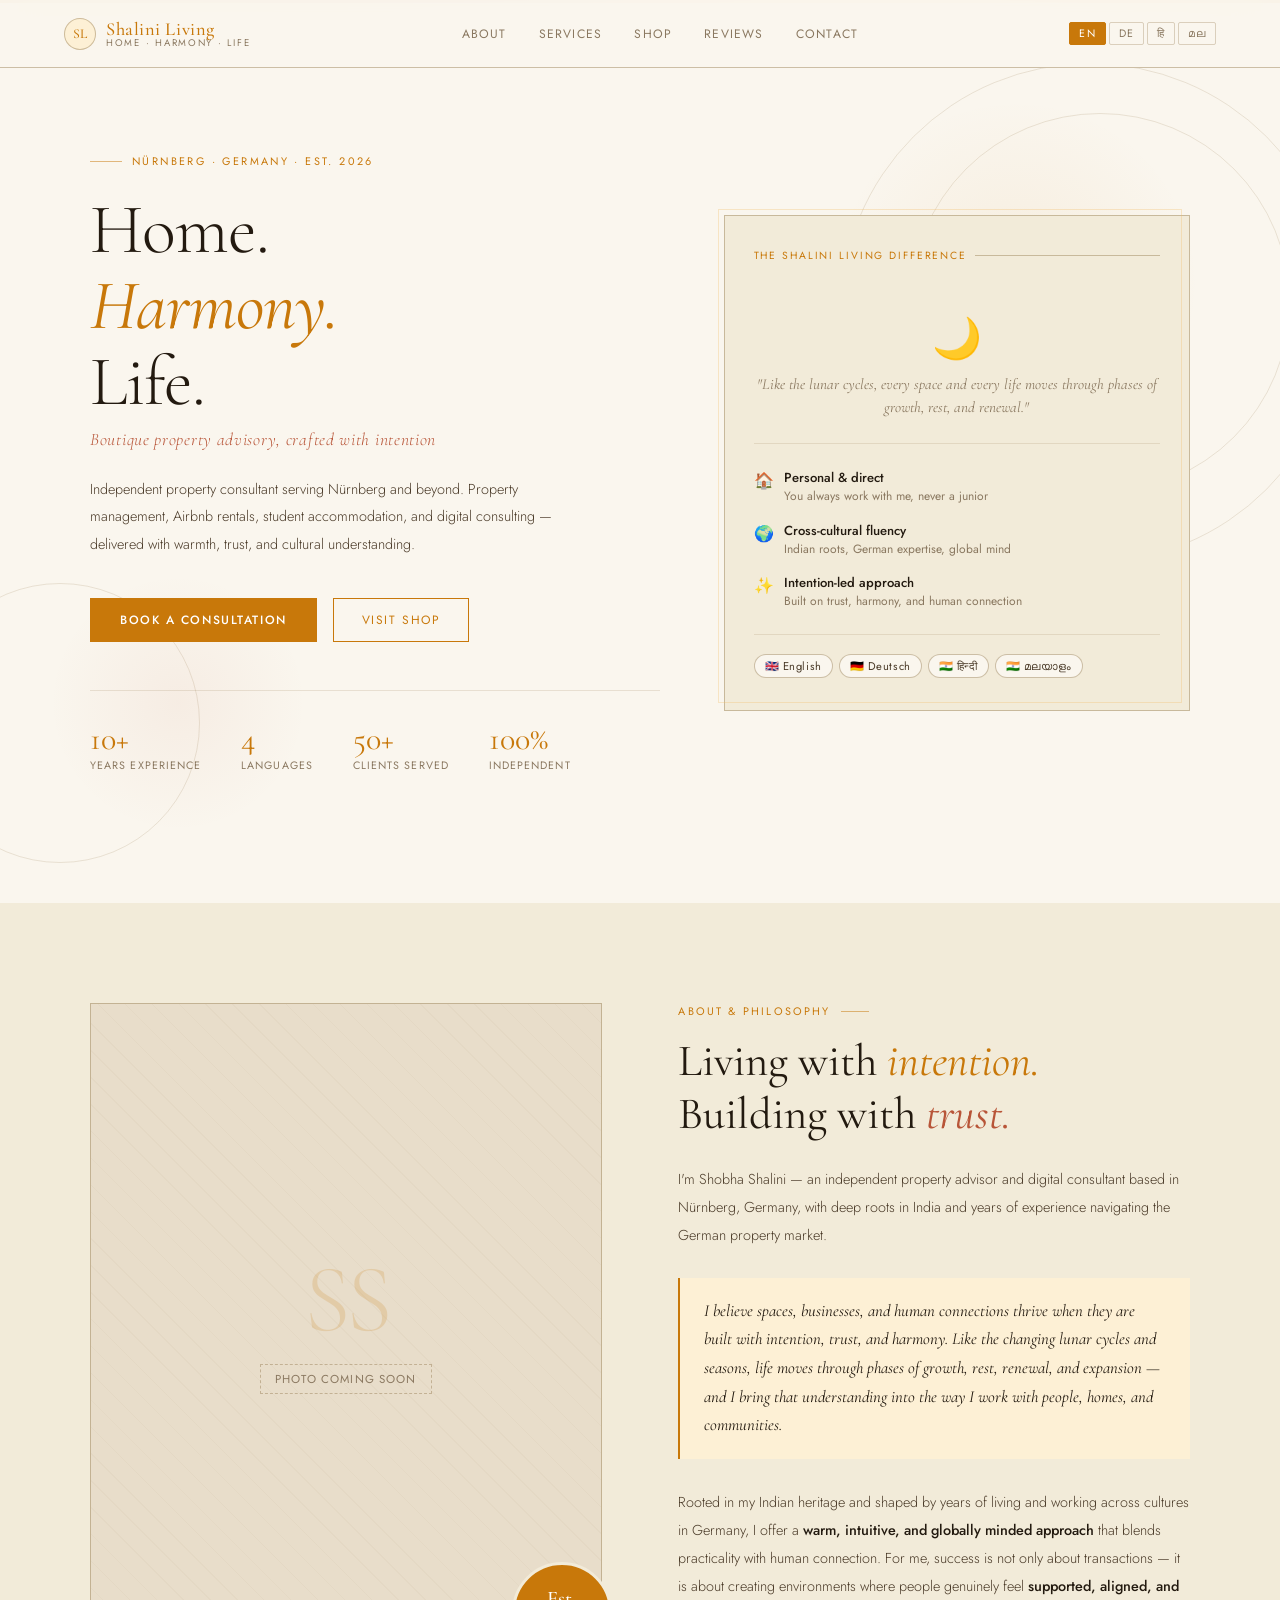
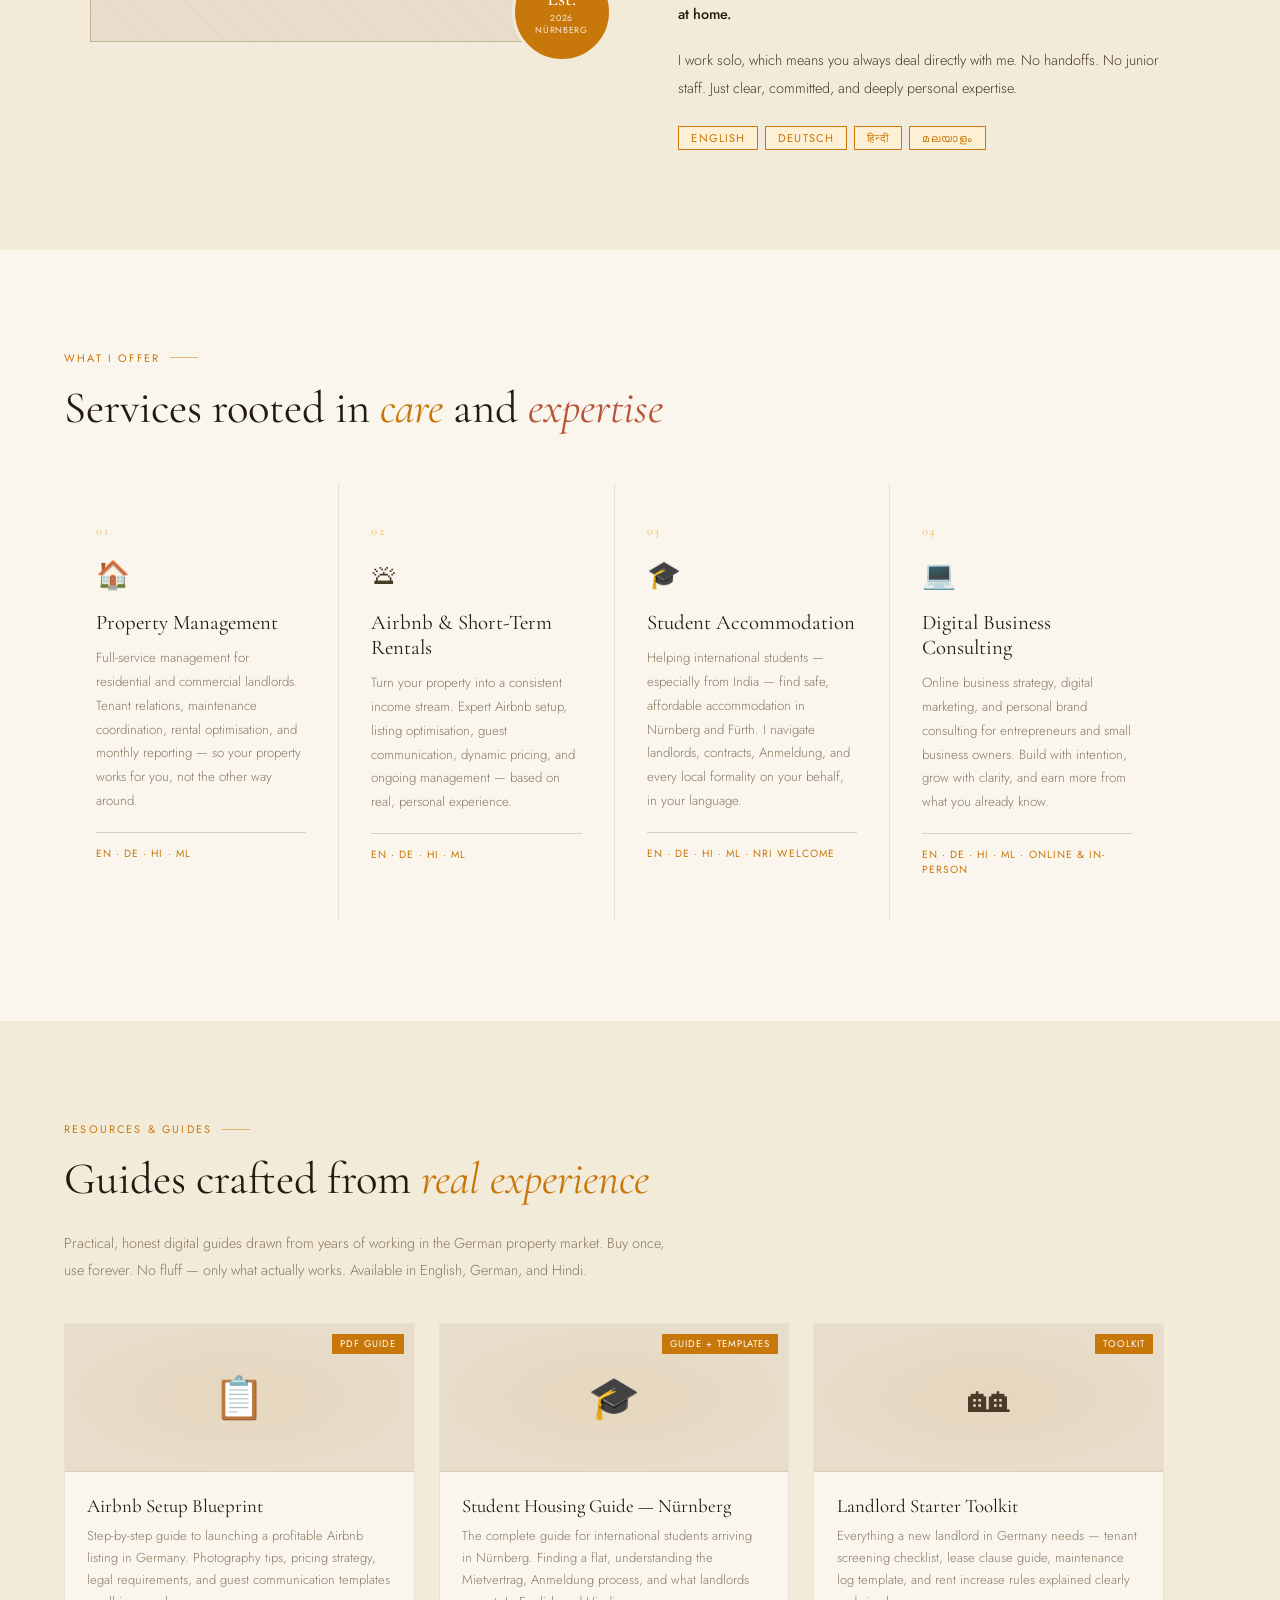
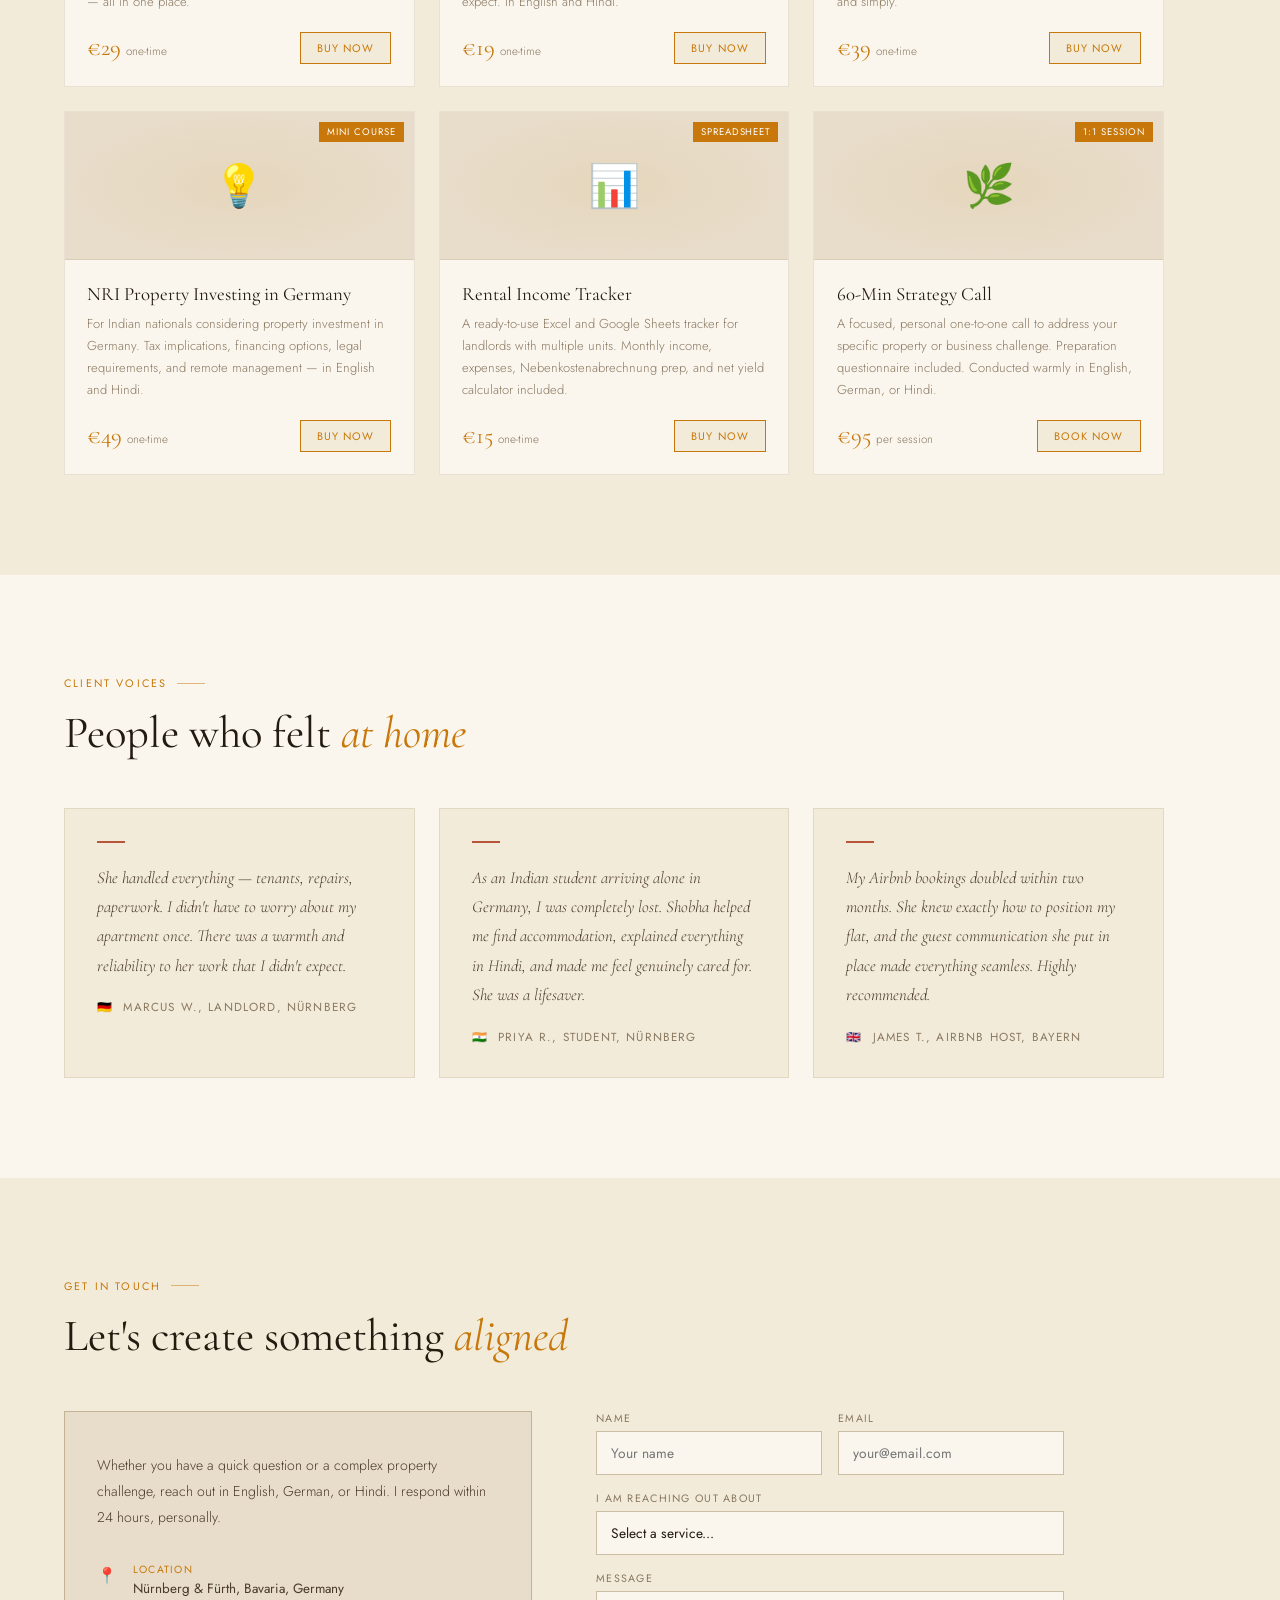
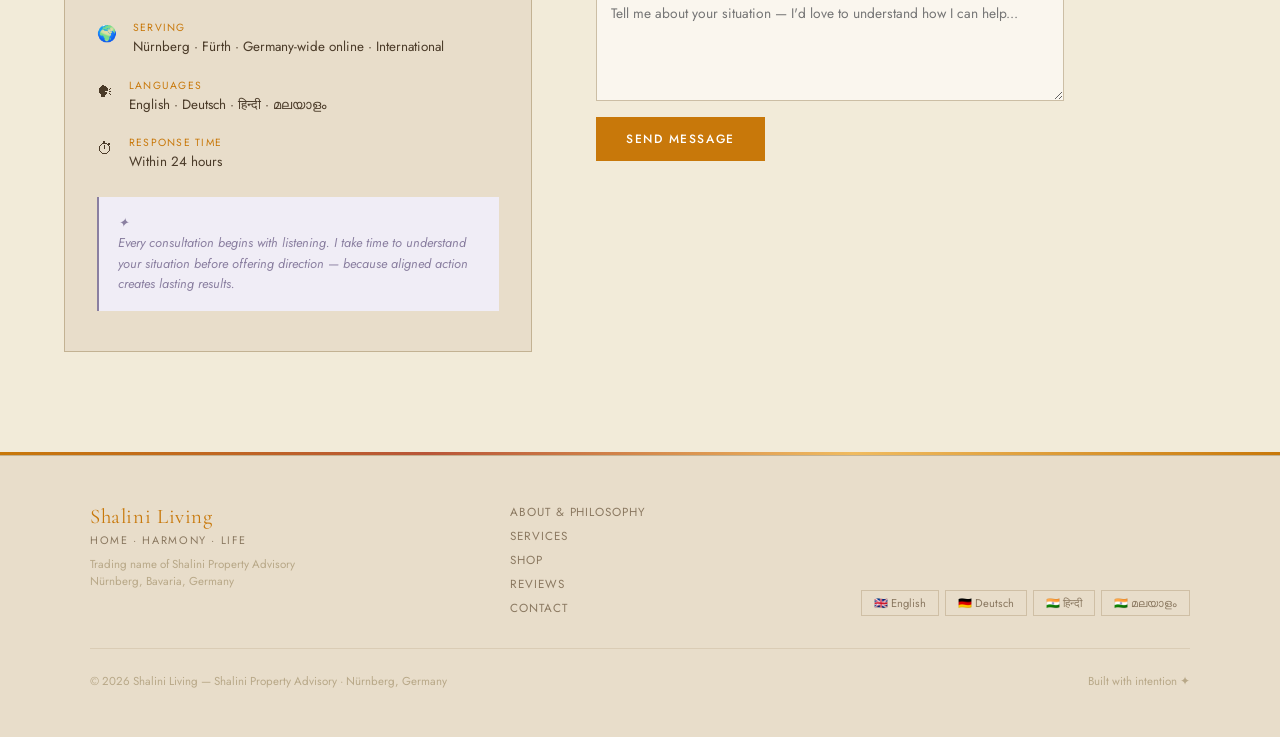
==== index.html @ 38417232 "externalizing CSS and JavaScript Refactor website structure by externalizing CSS and JavaScript" ====
<!DOCTYPE html>
<html lang="en">
<head>
<meta charset="UTF-8">
<meta name="viewport" content="width=device-width, initial-scale=1.0">
<title>Shalini Living — Home. Harmony. Life.</title>
<meta name="description" content="Shalini Living — boutique property advisory, Airbnb management, student accommodation and digital consulting in Nürnberg, Germany. Serving clients in English, Deutsch, Hindi and Malayalam.">
<meta property="og:title" content="Shalini Living — Home. Harmony. Life.">
<meta property="og:description" content="Independent property advisor in Nürnberg. Property management, Airbnb rentals, student accommodation and digital consulting — in English, German and Hindi.">
<meta property="og:type" content="website">
<meta property="og:locale" content="en_DE">
<meta name="theme-color" content="#FAF6EE">
<link rel="preconnect" href="https://fonts.googleapis.com">
<link href="https://fonts.googleapis.com/css2?family=Cormorant+Garamond:ital,wght@0,300;0,400;0,500;0,600;1,300;1,400;1,500&family=Jost:wght@300;400;500&display=swap" rel="stylesheet">
<link rel="stylesheet" href="assets/css/style.css">
</head>
<body>

<div class="footer-stripe"></div>

<!-- NAV -->
<nav>
  <a href="#hero" class="nav-brand">
    <div class="nav-brand-mark">SL</div>
    <div class="nav-brand-text">
      <p class="nav-brand-name">Shalini Living</p>
      <p class="nav-brand-tagline">Home · Harmony · Life</p>
    </div>
  </a>
  <ul class="nav-links">
    <li><a href="#about"><span data-lang="en">About</span><span data-lang="de">Über mich</span><span data-lang="hi">परिचय</span><span data-lang="ml">എന്നെക്കുറിച്ച്</span></a></li>
    <li><a href="#services"><span data-lang="en">Services</span><span data-lang="de">Leistungen</span><span data-lang="hi">सेवाएं</span><span data-lang="ml">സേവനങ്ങൾ</span></a></li>
    <li><a href="#shop"><span data-lang="en">Shop</span><span data-lang="de">Shop</span><span data-lang="hi">शॉप</span><span data-lang="ml">ഷോപ്പ്</span></a></li>
    <li><a href="#testimonials"><span data-lang="en">Reviews</span><span data-lang="de">Bewertungen</span><span data-lang="hi">समीक्षाएं</span><span data-lang="ml">അഭിപ്രായങ്ങൾ</span></a></li>
    <li><a href="#contact"><span data-lang="en">Contact</span><span data-lang="de">Kontakt</span><span data-lang="hi">संपर्क</span><span data-lang="ml">ബന്ധപ്പെടുക</span></a></li>
  </ul>
  <div class="nav-right">
    <div class="lang-switch">
      <button class="lang-btn active" onclick="setLang('en')">EN</button>
      <button class="lang-btn" onclick="setLang('de')">DE</button>
      <button class="lang-btn" onclick="setLang('hi')">हि</button>
      <button class="lang-btn" onclick="setLang('ml')">മല</button>
    </div>
    <button class="hamburger" onclick="toggleMenu()" aria-label="Menu">
      <span></span><span></span><span></span>
    </button>
  </div>
</nav>

<!-- HERO -->
<section id="hero">
  <div class="hero-circle-1"></div>
  <div class="hero-circle-2"></div>
  <div class="hero-circle-3"></div>
  <div class="hero-glow-saffron"></div>
  <div class="hero-glow-coral"></div>
  <div class="hero-inner">
    <div class="hero-left">
      <p class="hero-eyebrow">
        <span class="hero-eyebrow-line"></span>
        <span data-lang="en">Nürnberg · Germany · Est. 2026</span>
        <span data-lang="de">Nürnberg · Deutschland · Seit 2026</span>
        <span data-lang="hi">नूर्नबर्ग · जर्मनी · 2026 से</span>
        <span data-lang="ml">നൂർൻബർഗ് · ജർമ്മനി · 2026 മുതൽ</span>
      </p>
      <h1 class="hero-title">
        <span data-lang="en">Home.<br><em>Harmony.</em><br>Life.</span>
        <span data-lang="de">Zuhause.<br><em>Harmonie.</em><br>Leben.</span>
        <span data-lang="hi">घर।<br><em>सद्भाव।</em><br>जीवन।</span>
        <span data-lang="ml">വീട്.<br><em>സമാധാനം.</em><br>ജീവിതം.</span>
      </h1>
      <p class="hero-tagline">
        <span data-lang="en">Boutique property advisory, crafted with intention</span>
        <span data-lang="de">Exklusive Immobilienberatung, mit Bedacht gestaltet</span>
        <span data-lang="hi">इरादे के साथ तैयार, बुटीक संपत्ति सलाहकार</span>
        <span data-lang="ml">ഉദ്ദേശ്യത്തോടെ രൂപകൽപ്പന ചെയ്ത ബൂട്ടീക്ക് പ്രോപ്പർട്ടി അഡ്വൈസറി</span>
      </p>
      <p class="hero-desc">
        <span data-lang="en">Independent property consultant serving Nürnberg and beyond. Property management, Airbnb rentals, student accommodation, and digital consulting — delivered with warmth, trust, and cultural understanding.</span>
        <span data-lang="de">Unabhängige Immobilienberaterin in Nürnberg. Immobilienverwaltung, Airbnb-Vermietung, Studentenunterkunft und digitale Beratung — mit Wärme, Vertrauen und kulturellem Verständnis.</span>
        <span data-lang="hi">नूर्नबर्ग और उससे परे स्वतंत्र संपत्ति सलाहकार। संपत्ति प्रबंधन, Airbnb, छात्र आवास और डिजिटल परामर्श — गर्मजोशी और विश्वास के साथ।</span>
        <span data-lang="ml">നൂർൻബർഗിലും അതിനപ്പുറവും സേവനം നൽകുന്ന സ്വതന്ത്ര പ്രോപ്പർട്ടി കൺസൾട്ടന്റ്. പ്രോപ്പർട്ടി മാനേജ്മെന്റ്, Airbnb വാടക, വിദ്യാർത്ഥി താമസസ്ഥലം, ഡിജിറ്റൽ കൺസൾട്ടിംഗ് — ഊഷ്മളതയോടും വിശ്വാസത്തോടും സാംസ്കാരിക ധാരണയോടും കൂടി.</span>
      </p>
      <div class="hero-ctas">
        <a href="#contact" class="btn-primary">
          <span data-lang="en">Book a Consultation</span>
          <span data-lang="de">Beratung buchen</span>
          <span data-lang="hi">परामर्श बुक करें</span>
          <span data-lang="ml">കൺസൾട്ടേഷൻ ബുക്ക് ചെയ്യുക</span>
        </a>
        <a href="#shop" class="btn-outline">
          <span data-lang="en">Visit Shop</span>
          <span data-lang="de">Shop besuchen</span>
          <span data-lang="hi">शॉप देखें</span>
          <span data-lang="ml">ഷോപ്പ് സന്ദർശിക്കുക</span>
        </a>
      </div>
      <div class="hero-stats">
        <div class="hs"><p class="hs-num">10+</p><p class="hs-label"><span data-lang="en">Years Experience</span><span data-lang="de">Jahre Erfahrung</span><span data-lang="hi">वर्षों का अनुभव</span><span data-lang="ml">വർഷത്തെ അനുഭവം</span></p></div>
        <div class="hs"><p class="hs-num">4</p><p class="hs-label"><span data-lang="en">Languages</span><span data-lang="de">Sprachen</span><span data-lang="hi">भाषाएं</span><span data-lang="ml">ഭാഷകൾ</span></p></div>
        <div class="hs"><p class="hs-num">50+</p><p class="hs-label"><span data-lang="en">Clients Served</span><span data-lang="de">Betreute Kunden</span><span data-lang="hi">सेवित ग्राहक</span><span data-lang="ml">സേവിച്ച ക്ലയന്റുകൾ</span></p></div>
        <div class="hs"><p class="hs-num">100%</p><p class="hs-label"><span data-lang="en">Independent</span><span data-lang="de">Unabhängig</span><span data-lang="hi">स्वतंत्र</span><span data-lang="ml">സ്വതന്ത്രം</span></p></div>
      </div>
    </div>
    <div class="hero-right">
      <div class="hero-panel">
        <p class="hp-label">
          <span data-lang="en">The Shalini Living difference</span>
          <span data-lang="de">Der Shalini Living Unterschied</span>
          <span data-lang="hi">शालिनी लिविंग की विशेषता</span>
          <span data-lang="ml">ഷാലിനി ലിവിംഗിന്റെ പ്രത്യേകത</span>
        </p>
        <div class="hp-moon">
          <span class="hp-moon-icon">🌙</span>
          <p class="hp-moon-text">
            <span data-lang="en">"Like the lunar cycles, every space and every life moves through phases of growth, rest, and renewal."</span>
            <span data-lang="de">"Wie die Mondzyklen durchläuft jeder Raum und jedes Leben Phasen des Wachstums, der Ruhe und der Erneuerung."</span>
            <span data-lang="hi">"चंद्र चक्रों की तरह, हर स्थान और हर जीवन विकास, विश्राम और नवीनीकरण के चरणों से गुजरता है।"</span>
            <span data-lang="ml">"ചന്ദ്രചക്രങ്ങളെപ്പോലെ, ഓരോ സ്ഥലവും ഓരോ ജീവിതവും വളർച്ചയുടെയും വിശ്രമത്തിന്റെയും നവീകരണത്തിന്റെയും ഘട്ടങ്ങളിലൂടെ കടന്നുപോകുന്നു."</span>
          </p>
        </div>
        <div class="hp-list">
          <div class="hp-item">
            <span class="hp-item-icon">🏠</span>
            <div class="hp-item-text">
              <p class="hp-item-title"><span data-lang="en">Personal & direct</span><span data-lang="de">Persönlich & direkt</span><span data-lang="hi">व्यक्तिगत और सीधा</span><span data-lang="ml">വ്യക്തിപരവും നേരിട്ടുള്ളതും</span></p>
              <p class="hp-item-sub"><span data-lang="en">You always work with me, never a junior</span><span data-lang="de">Sie arbeiten immer mit mir, nie mit einem Assistenten</span><span data-lang="hi">आप हमेशा सीधे मुझसे काम करते हैं</span><span data-lang="ml">നിങ്ങൾ എല്ലായ്പ്പോഴും നേരിട്ട് എന്നോട് ബന്ധപ്പെടുന്നു</span></p>
            </div>
          </div>
          <div class="hp-item">
            <span class="hp-item-icon">🌍</span>
            <div class="hp-item-text">
              <p class="hp-item-title"><span data-lang="en">Cross-cultural fluency</span><span data-lang="de">Interkulturelle Kompetenz</span><span data-lang="hi">अंतर-सांस्कृतिक दक्षता</span><span data-lang="ml">ഇടനാട് സാംസ്കാരിക വൈദഗ്ദ്ധ്യം</span></p>
              <p class="hp-item-sub"><span data-lang="en">Indian roots, German expertise, global mind</span><span data-lang="de">Indische Wurzeln, deutsche Expertise, globale Sicht</span><span data-lang="hi">भारतीय जड़ें, जर्मन विशेषज्ञता</span><span data-lang="ml">ഇന്ത്യൻ വേരുകൾ, ജർമ്മൻ വൈദഗ്ദ്ധ്യം, ആഗോള മനസ്സ്</span></p>
            </div>
          </div>
          <div class="hp-item">
            <span class="hp-item-icon">✨</span>
            <div class="hp-item-text">
              <p class="hp-item-title"><span data-lang="en">Intention-led approach</span><span data-lang="de">Bewusster Ansatz</span><span data-lang="hi">इरादे के साथ कार्य</span><span data-lang="ml">ഉദ്ദേശ്യത്തോടെയുള്ള സമീപനം</span></p>
              <p class="hp-item-sub"><span data-lang="en">Built on trust, harmony, and human connection</span><span data-lang="de">Aufgebaut auf Vertrauen, Harmonie und menschlicher Verbindung</span><span data-lang="hi">विश्वास, सद्भाव और मानवीय संबंध पर आधारित</span><span data-lang="ml">വിശ്വാസം, സൗഹാർദ്ദം, മനുഷ്യ ബന്ധം എന്നിവയിൽ അധിഷ്ഠിതം</span></p>
            </div>
          </div>
        </div>
        <div class="hp-langs">
          <span class="hp-lang">🇬🇧 English</span>
          <span class="hp-lang">🇩🇪 Deutsch</span>
          <span class="hp-lang">🇮🇳 हिन्दी</span>
          <span class="hp-lang">🇮🇳 മലയാളം</span>
        </div>
      </div>
    </div>
  </div>
</section>

<!-- ABOUT / PHILOSOPHY -->
<section id="about">
  <div class="about-grid">
    <div class="about-visual">
      <div class="about-frame">
        <div class="about-pattern"></div>
        <div class="about-photo-placeholder">
          <span class="about-initials">SS</span>
          <p class="about-photo-note">
            <span data-lang="en">Photo coming soon</span>
            <span data-lang="de">Foto folgt</span>
            <span data-lang="hi">फ़ोटो शीघ्र आ रही है</span>
            <span data-lang="ml">ഫോട്ടോ ഉടൻ വരും</span>
          </p>
        </div>
      </div>
      <div class="about-badge">
        <p class="about-badge-top">Est.</p>
        <p class="about-badge-bot">2026<br>Nürnberg</p>
      </div>
    </div>
    <div class="about-text">
      <p class="section-eyebrow">
        <span data-lang="en">About & Philosophy</span>
        <span data-lang="de">Über mich & Philosophie</span>
        <span data-lang="hi">परिचय और दर्शन</span>
        <span data-lang="ml">എന്നെക്കുറിച്ചും തത്ത്വചിന്തയും</span>
      </p>
      <h2 class="section-title">
        <span data-lang="en">Living with <em>intention.</em><br>Building with <span class="coral">trust.</span></span>
        <span data-lang="de">Mit <em>Absicht</em> leben.<br>Mit <span class="coral">Vertrauen</span> aufbauen.</span>
        <span data-lang="hi"><em>इरादे</em> के साथ जीना।<br><span class="coral">विश्वास</span> के साथ बनाना।</span>
        <span data-lang="ml"><em>ഉദ്ദേശ്യത്തോടെ</em> ജീവിക്കുക.<br><span class="coral">വിശ്വാസത്തോടെ</span> കെട്ടിപ്പടുക്കുക.</span>
      </h2>
      <div class="about-body">
        <div data-lang="en">
          <p>I'm Shobha Shalini — an independent property advisor and digital consultant based in Nürnberg, Germany, with deep roots in India and years of experience navigating the German property market.</p>
          <div class="philosophy-pull">
            <p>I believe spaces, businesses, and human connections thrive when they are built with intention, trust, and harmony. Like the changing lunar cycles and seasons, life moves through phases of growth, rest, renewal, and expansion — and I bring that understanding into the way I work with people, homes, and communities.</p>
          </div>
          <p>Rooted in my Indian heritage and shaped by years of living and working across cultures in Germany, I offer a <strong>warm, intuitive, and globally minded approach</strong> that blends practicality with human connection. For me, success is not only about transactions — it is about creating environments where people genuinely feel <strong>supported, aligned, and at home.</strong></p>
          <p>I work solo, which means you always deal directly with me. No handoffs. No junior staff. Just clear, committed, and deeply personal expertise.</p>
        </div>
        <div data-lang="de">
          <p>Ich bin Shobha Shalini — unabhängige Immobilienberaterin in Nürnberg mit indischen Wurzeln und tiefer Erfahrung auf dem deutschen Immobilienmarkt.</p>
          <div class="philosophy-pull">
            <p>Ich glaube, dass Räume, Unternehmen und menschliche Verbindungen aufblühen, wenn sie mit Absicht, Vertrauen und Harmonie aufgebaut werden. Wie die sich verändernden Mondzyklen und Jahreszeiten durchläuft das Leben Phasen des Wachstums, der Ruhe und der Erneuerung.</p>
          </div>
          <p>Verwurzelt in meinem indischen Erbe und geprägt durch Jahre des Lebens und Arbeitens in verschiedenen Kulturen in Deutschland biete ich einen <strong>herzlichen, intuitiven und weltoffen Ansatz</strong>, der Pragmatismus mit menschlicher Verbindung verbindet.</p>
        </div>
        <div data-lang="hi">
          <p>मैं शोभा शालिनी हूं — नूर्नबर्ग, जर्मनी में एक स्वतंत्र संपत्ति सलाहकार, भारतीय जड़ों के साथ।</p>
          <div class="philosophy-pull">
            <p>मेरा मानना है कि स्थान, व्यवसाय और मानवीय संबंध तब फलते-फूलते हैं जब वे इरादे, विश्वास और सद्भाव के साथ बनाए जाते हैं। चंद्र चक्रों की तरह, जीवन विकास, विश्राम और नवीनीकरण के चरणों से गुजरता है।</p>
          </div>
          <p>मैं अकेले काम करती हूं — जिसका अर्थ है कि आप हमेशा सीधे मुझसे बात करते हैं। <strong>कोई बिचौलिया नहीं।</strong> केवल स्पष्ट, प्रतिबद्ध और गहरी व्यक्तिगत विशेषज्ञता।</p>
        </div>
        <div data-lang="ml">
          <p>ഞാൻ ഷോഭ ശാലിനി — നൂർൻബർഗ്, ജർമ്മനിയിൽ ആസ്ഥാനമായി പ്രവർത്തിക്കുന്ന ഒരു സ്വതന്ത്ര പ്രോപ്പർട്ടി അഡ്വൈസർ. ഇന്ത്യൻ വേരുകളും ജർമ്മൻ പ്രോപ്പർട്ടി വിപണിയിലെ ആഴത്തിലുള്ള അനുഭവവും ഉള്ള ഞാൻ ഓരോ ക്ലയന്റ് ബന്ധത്തിലും ഒരു അദ്വിതീയ ബഹുസാംസ്കാരിക കാഴ്ചപ്പാട് കൊണ്ടുവരുന്നു.</p>
          <div class="philosophy-pull">
            <p>സ്ഥലങ്ങളും ബിസിനസ്സുകളും മനുഷ്യബന്ധങ്ങളും ഉദ്ദേശ്യത്തോടെയും വിശ്വാസത്തോടെയും സൗഹാർദ്ദത്തോടെയും നിർമ്മിക്കുമ്പോൾ അഭിവൃദ്ധി പ്രാപിക്കുന്നു എന്ന് ഞാൻ വിശ്വസിക്കുന്നു. മാറുന്ന ചന്ദ്രചക്രങ്ങളെയും ഋതുക്കളെയും പോലെ, ജീവിതം വളർച്ചയുടെയും വിശ്രമത്തിന്റെയും നവീകരണത്തിന്റെയും ഘട്ടങ്ങളിലൂടെ കടന്നുപോകുന്നു.</p>
          </div>
          <p>എന്റെ ഇന്ത്യൻ പൈതൃകത്തിൽ വേരൂന്നിയ ഞാൻ <strong>ഊഷ്മളവും അവബോധജന്യവും ആഗോള മനസ്സുള്ളതുമായ സമീപനം</strong> വാഗ്ദാനം ചെയ്യുന്നു. ഞാൻ ഒറ്റയ്ക്ക് പ്രവർത്തിക്കുന്നു — അതിനർത്ഥം നിങ്ങൾ എല്ലായ്പ്പോഴും നേരിട്ട് എന്നോടൊപ്പം ഇടപഴകുന്നു എന്നാണ്. <strong>ഒരു ഇടനിലക്കാരനുമില്ല.</strong> വ്യക്തവും പ്രതിബദ്ധവും ആഴത്തിൽ വ്യക്തിഗതവുമായ വൈദഗ്ദ്ധ്യം മാത്രം.</p>
        </div>
      </div>
      <div class="about-langs">
        <span class="about-lang">English</span>
        <span class="about-lang">Deutsch</span>
        <span class="about-lang">हिन्दी</span>
        <span class="about-lang">മലയാളം</span>
      </div>
    </div>
  </div>
</section>

<!-- SERVICES -->
<section id="services">
  <div class="services-wrap">
    <p class="section-eyebrow">
      <span data-lang="en">What I offer</span>
      <span data-lang="de">Meine Leistungen</span>
      <span data-lang="hi">मेरी सेवाएं</span>
      <span data-lang="ml">എന്റെ സേവനങ്ങൾ</span>
    </p>
    <h2 class="section-title">
      <span data-lang="en">Services rooted in <em>care</em> and <span class="coral">expertise</span></span>
      <span data-lang="de">Leistungen, verwurzelt in <em>Fürsorge</em> und <span class="coral">Expertise</span></span>
      <span data-lang="hi"><em>देखभाल</em> और <span class="coral">विशेषज्ञता</span> में निहित सेवाएं</span>
      <span data-lang="ml"><em>പരിചരണത്തിലും</em> <span class="coral">വൈദഗ്ദ്ധ്യത്തിലും</span> വേരൂന്നിയ സേവനങ്ങൾ</span>
    </h2>
    <div class="services-grid">
      <div class="service-card">
        <span class="service-num">01</span>
        <span class="service-icon">🏠</span>
        <h3 class="service-title"><span data-lang="en">Property Management</span><span data-lang="de">Immobilienverwaltung</span><span data-lang="hi">संपत्ति प्रबंधन</span><span data-lang="ml">പ്രോപ്പർട്ടി മാനേജ്മെന്റ്</span></h3>
        <p class="service-desc"><span data-lang="en">Full-service management for residential and commercial landlords. Tenant relations, maintenance coordination, rental optimisation, and monthly reporting — so your property works for you, not the other way around.</span><span data-lang="de">Vollständige Verwaltung für Vermieter. Mieterbetreuung, Instandhaltung, Mietoptimierung und monatliche Berichte.</span><span data-lang="hi">आवासीय मकान मालिकों के लिए पूर्ण सेवा प्रबंधन। किरायेदार संबंध, रखरखाव और मासिक रिपोर्टिंग।</span><span data-lang="ml">ആവാസ, വാണിജ്യ മേഖലകളിലെ ഭൂവുടമകൾക്കുള്ള പൂർണ സേവന മാനേജ്മെന്റ്. വാടകക്കാർ ബന്ധം, അറ്റകുറ്റപ്പണി ഏകോപനം, വാടക ഒപ്റ്റിമൈസേഷൻ, മാസ്ള റിപ്പോർട്ടിംഗ് — നിങ്ങളുടെ പ്രോപ്പർട്ടി നിങ്ങൾക്കുവേണ്ടി പ്രവർത്തിക്കുന്നു.</span></p>
        <span class="service-tag">EN · DE · HI · ML</span>
      </div>
      <div class="service-card">
        <span class="service-num">02</span>
        <span class="service-icon">🛎</span>
        <h3 class="service-title"><span data-lang="en">Airbnb & Short-Term Rentals</span><span data-lang="de">Airbnb & Kurzzeitvermietung</span><span data-lang="hi">Airbnb और अल्पकालिक किराया</span><span data-lang="ml">Airbnb & ഹ്രസ്വകാല വാടക</span></h3>
        <p class="service-desc"><span data-lang="en">Turn your property into a consistent income stream. Expert Airbnb setup, listing optimisation, guest communication, dynamic pricing, and ongoing management — based on real, personal experience.</span><span data-lang="de">Verwandeln Sie Ihre Immobilie in eine konstante Einnahmequelle. Airbnb-Einrichtung, Listing-Optimierung und professionelle Gästekommunikation.</span><span data-lang="hi">अपनी संपत्ति को एक स्थिर आय स्रोत में बदलें। Airbnb सेटअप, लिस्टिंग और अतिथि प्रबंधन।</span><span data-lang="ml">നിങ്ങളുടെ പ്രോപ്പർട്ടി ഒരു സ്ഥിരവരുമാന ഉറവിടമാക്കി മാറ്റുക. Airbnb സജ്ജീകരണം, ലിസ്റ്റിംഗ് ഒപ്റ്റിമൈസേഷൻ, അതിഥി ആശയവിനിമയം, ചലനാത്മക വിലനിർണ്ണയം — യഥാർത്ഥ അനുഭവത്തെ അടിസ്ഥാനമാക്കി.</span></p>
        <span class="service-tag">EN · DE · HI · ML</span>
      </div>
      <div class="service-card">
        <span class="service-num">03</span>
        <span class="service-icon">🎓</span>
        <h3 class="service-title"><span data-lang="en">Student Accommodation</span><span data-lang="de">Studentenunterkunft</span><span data-lang="hi">छात्र आवास</span><span data-lang="ml">വിദ്യാർത്ഥി താമസസ്ഥലം</span></h3>
        <p class="service-desc"><span data-lang="en">Helping international students — especially from India — find safe, affordable accommodation in Nürnberg and Fürth. I navigate landlords, contracts, Anmeldung, and every local formality on your behalf, in your language.</span><span data-lang="de">Ich helfe internationalen Studierenden, sichere und erschwingliche Unterkunft in Nürnberg und Fürth zu finden und begleite sie durch alle Formalitäten.</span><span data-lang="hi">भारत से आने वाले छात्रों को नूर्नबर्ग में सुरक्षित आवास खोजने में मदद — आपकी भाषा में।</span><span data-lang="ml">ജർമ്മനിയിൽ വരുന്ന അന്താരാഷ്ട്ര വിദ്യാർത്ഥികളെ — പ്രത്യേകിച്ച് ഇന്ത്യ, കേരളം എന്നിവിടങ്ങളിൽ നിന്ന് — നൂർൻബർഗ്, ഫ്യൂർത്ത് എന്നിവിടങ്ങളിൽ സുരക്ഷിതവും താങ്ങാനാവുന്ന വിലയ്ക്കുള്ള താമസസ്ഥലം കണ്ടെത്താൻ സഹായിക്കുന്നു. നിങ്ങളുടെ ഭാഷയിൽ.</span></p>
        <span class="service-tag">EN · DE · HI · ML · NRI Welcome</span>
      </div>
      <div class="service-card">
        <span class="service-num">04</span>
        <span class="service-icon">💻</span>
        <h3 class="service-title"><span data-lang="en">Digital Business Consulting</span><span data-lang="de">Digitale Unternehmensberatung</span><span data-lang="hi">डिजिटल व्यापार परामर्श</span><span data-lang="ml">ഡിജിറ്റൽ ബിസിനസ് കൺസൾട്ടിംഗ്</span></h3>
        <p class="service-desc"><span data-lang="en">Online business strategy, digital marketing, and personal brand consulting for entrepreneurs and small business owners. Build with intention, grow with clarity, and earn more from what you already know.</span><span data-lang="de">Online-Strategie, digitales Marketing und Persönlichkeits-Branding für Unternehmer. Mit Absicht aufbauen, mit Klarheit wachsen.</span><span data-lang="hi">उद्यमियों के लिए ऑनलाइन रणनीति, डिजिटल मार्केटिंग और व्यक्तिगत ब्रांड परामर्श।</span><span data-lang="ml">സംരംഭകർക്കും ചെറുകിട ബിസിനസ് ഉടമകൾക്കുമുള്ള ഓൺലൈൻ ബിസിനസ് തന്ത്രം, ഡിജിറ്റൽ മാർക്കറ്റിംഗ്, വ്യക്തിഗത ബ്രാൻഡ് കൺസൾട്ടിംഗ്. ഉദ്ദേശ്യത്തോടെ കെട്ടിപ്പടുക്കുക, വ്യക്തതയോടെ വളരുക.</span></p>
        <span class="service-tag">EN · DE · HI · ML · Online & In-person</span>
      </div>
    </div>
  </div>
</section>

<!-- SHOP -->
<section id="shop">
  <p class="section-eyebrow">
    <span data-lang="en">Resources & Guides</span>
    <span data-lang="de">Ressourcen & Leitfäden</span>
    <span data-lang="hi">संसाधन और मार्गदर्शिकाएं</span>
    <span data-lang="ml">റിസോഴ്സുകളും ഗൈഡുകളും</span>
  </p>
  <h2 class="section-title">
    <span data-lang="en">Guides crafted from <em>real experience</em></span>
    <span data-lang="de">Leitfäden aus <em>echter Erfahrung</em></span>
    <span data-lang="hi"><em>वास्तविक अनुभव</em> से तैयार मार्गदर्शिकाएं</span>
    <span data-lang="ml"><em>യഥാർത്ഥ അനുഭവത്തിൽ</em> നിന്ന് രൂപകൽപ്പന ചെയ്ത ഗൈഡുകൾ</span>
  </h2>
  <div class="shop-intro">
    <p><span data-lang="en">Practical, honest digital guides drawn from years of working in the German property market. Buy once, use forever. No fluff — only what actually works. Available in English, German, and Hindi.</span><span data-lang="de">Praktische digitale Leitfäden aus echter Erfahrung im deutschen Immobilienmarkt. Einmal kaufen, für immer nutzen.</span><span data-lang="hi">जर्मन संपत्ति बाजार के वास्तविक अनुभव से तैयार व्यावहारिक डिजिटल मार्गदर्शिकाएं।</span><span data-lang="ml">ജർമ്മൻ പ്രോപ്പർട്ടി വിപണിയിലെ വർഷങ്ങൾ നീളുന്ന അനുഭവത്തിൽ നിന്ന് തയ്യാറാക്കിയ പ്രായോഗിക ഡിജിറ്റൽ ഗൈഡുകൾ. ഒരിക്കൽ വാങ്ങൂ, എന്നും ഉപയോഗിക്കൂ. ഇംഗ്ലീഷ്, ജർമ്മൻ, ഹിന്ദി, മലയാളം ഭാഷകളിൽ ലഭ്യം.</span></p>
  </div>
  <div class="shop-grid">
    <div class="shop-card">
      <div class="shop-top"><span class="shop-emoji">📋</span><span class="shop-badge">PDF Guide</span></div>
      <div class="shop-body">
        <h3 class="shop-title">Airbnb Setup Blueprint</h3>
        <p class="shop-desc">Step-by-step guide to launching a profitable Airbnb listing in Germany. Photography tips, pricing strategy, legal requirements, and guest communication templates — all in one place.</p>
        <div class="shop-footer"><p class="shop-price">€29 <span>one-time</span></p><a href="https://shaliniliving.gumroad.com/l/tingaf" target="_blank"><button class="btn-shop">Buy Now</button></a></div>
      </div>
    </div>
    <div class="shop-card">
      <div class="shop-top"><span class="shop-emoji">🎓</span><span class="shop-badge">Guide + Templates</span></div>
      <div class="shop-body">
        <h3 class="shop-title">Student Housing Guide — Nürnberg</h3>
        <p class="shop-desc">The complete guide for international students arriving in Nürnberg. Finding a flat, understanding the Mietvertrag, Anmeldung process, and what landlords expect. In English and Hindi.</p>
        <div class="shop-footer"><p class="shop-price">€19 <span>one-time</span></p><a href="https://shaliniliving.gumroad.com/l/ckvtuo" target="_blank"><button class="btn-shop">Buy Now</button></a></div>
      </div>
    </div>
    <div class="shop-card">
      <div class="shop-top"><span class="shop-emoji">🏘</span><span class="shop-badge">Toolkit</span></div>
      <div class="shop-body">
        <h3 class="shop-title">Landlord Starter Toolkit</h3>
        <p class="shop-desc">Everything a new landlord in Germany needs — tenant screening checklist, lease clause guide, maintenance log template, and rent increase rules explained clearly and simply.</p>
        <div class="shop-footer"><p class="shop-price">€39 <span>one-time</span></p><a href="https://shaliniliving.gumroad.com/l/hysfc" target="_blank"><button class="btn-shop">Buy Now</button></a></div>
      </div>
    </div>
    <div class="shop-card">
      <div class="shop-top"><span class="shop-emoji">💡</span><span class="shop-badge">Mini Course</span></div>
      <div class="shop-body">
        <h3 class="shop-title">NRI Property Investing in Germany</h3>
        <p class="shop-desc">For Indian nationals considering property investment in Germany. Tax implications, financing options, legal requirements, and remote management — in English and Hindi.</p>
        <div class="shop-footer"><p class="shop-price">€49 <span>one-time</span></p><a href="https://shaliniliving.gumroad.com/l/miosg" target="_blank"><button class="btn-shop">Buy Now</button></a></div>
      </div>
    </div>
    <div class="shop-card">
      <div class="shop-top"><span class="shop-emoji">📊</span><span class="shop-badge">Spreadsheet</span></div>
      <div class="shop-body">
        <h3 class="shop-title">Rental Income Tracker</h3>
        <p class="shop-desc">A ready-to-use Excel and Google Sheets tracker for landlords with multiple units. Monthly income, expenses, Nebenkostenabrechnung prep, and net yield calculator included.</p>
        <div class="shop-footer"><p class="shop-price">€15 <span>one-time</span></p><a href="https://shaliniliving.gumroad.com/l/kdfszp" target="_blank"><button class="btn-shop">Buy Now</button></a></div>
      </div>
    </div>
    <div class="shop-card">
      <div class="shop-top"><span class="shop-emoji">🌿</span><span class="shop-badge">1:1 Session</span></div>
      <div class="shop-body">
        <h3 class="shop-title">60-Min Strategy Call</h3>
        <p class="shop-desc">A focused, personal one-to-one call to address your specific property or business challenge. Preparation questionnaire included. Conducted warmly in English, German, or Hindi.</p>
        <div class="shop-footer"><p class="shop-price">€95 <span>per session</span></p><a href="https://shaliniliving.gumroad.com/l/pkkizr" target="_blank"><button class="btn-shop">Book Now</button></a></div>
      </div>
    </div>
  </div>
</section>

<!-- TESTIMONIALS -->
<section id="testimonials">
  <p class="section-eyebrow">
    <span data-lang="en">Client voices</span>
    <span data-lang="de">Kundenstimmen</span>
    <span data-lang="hi">ग्राहक अनुभव</span>
    <span data-lang="ml">ക്ലയന്റ് അനുഭവങ്ങൾ</span>
  </p>
  <h2 class="section-title">
    <span data-lang="en">People who felt <em>at home</em></span>
    <span data-lang="de">Menschen, die sich <em>zuhause</em> fühlten</span>
    <span data-lang="hi">जो लोग <em>घर जैसा</em> महसूस करते हैं</span>
    <span data-lang="ml"><em>വീട്ടിലെന്ന പോലെ</em> അനുഭവിച്ചവർ</span>
  </h2>
  <div class="testimonials-grid">
    <div class="testimonial-card">
      <div class="tcard-accent"></div>
      <p class="tcard-quote">She handled everything — tenants, repairs, paperwork. I didn't have to worry about my apartment once. There was a warmth and reliability to her work that I didn't expect.</p>
      <p class="tcard-author"><span class="tcard-flag">🇩🇪</span> Marcus W., Landlord, Nürnberg</p>
    </div>
    <div class="testimonial-card">
      <div class="tcard-accent"></div>
      <p class="tcard-quote">As an Indian student arriving alone in Germany, I was completely lost. Shobha helped me find accommodation, explained everything in Hindi, and made me feel genuinely cared for. She was a lifesaver.</p>
      <p class="tcard-author"><span class="tcard-flag">🇮🇳</span> Priya R., Student, Nürnberg</p>
    </div>
    <div class="testimonial-card">
      <div class="tcard-accent"></div>
      <p class="tcard-quote">My Airbnb bookings doubled within two months. She knew exactly how to position my flat, and the guest communication she put in place made everything seamless. Highly recommended.</p>
      <p class="tcard-author"><span class="tcard-flag">🇬🇧</span> James T., Airbnb Host, Bayern</p>
    </div>
  </div>
</section>

<!-- CONTACT -->
<section id="contact">
  <p class="section-eyebrow">
    <span data-lang="en">Get in touch</span>
    <span data-lang="de">Kontakt aufnehmen</span>
    <span data-lang="hi">संपर्क करें</span>
    <span data-lang="ml">ബന്ധപ്പെടുക</span>
  </p>
  <h2 class="section-title">
    <span data-lang="en">Let's create something <em>aligned</em></span>
    <span data-lang="de">Lassen Sie uns etwas <em>Stimmiges</em> schaffen</span>
    <span data-lang="hi">कुछ <em>सुसंगत</em> बनाएं</span>
    <span data-lang="ml">ഒരുമിച്ച് എന്തെങ്കിലും <em>സൃഷ്ടിക്കാം</em></span>
  </h2>
  <div class="contact-grid">
    <div class="contact-panel">
      <p class="contact-panel-intro">
        <span data-lang="en">Whether you have a quick question or a complex property challenge, reach out in English, German, or Hindi. I respond within 24 hours, personally.</span>
        <span data-lang="de">Ob kurze Frage oder komplexes Anliegen — kontaktieren Sie mich auf Englisch, Deutsch oder Hindi. Ich antworte persönlich innerhalb von 24 Stunden.</span>
        <span data-lang="hi">चाहे आपका कोई प्रश्न हो — अंग्रेजी, जर्मन या हिंदी में संपर्क करें। मैं 24 घंटे के भीतर व्यक्तिगत रूप से जवाब देती हूं।</span>
        <span data-lang="ml">ഒരു ചെറിയ ചോദ്യമോ സങ്കീർണ്ണമായ പ്രോപ്പർട്ടി വെല്ലുവിളിയോ ഉണ്ടെങ്കിൽ, ഇംഗ്ലീഷ്, ജർമ്മൻ, ഹിന്ദി, അല്ലെങ്കിൽ മലയാളത്തിൽ ബന്ധപ്പെടൂ. ഞാൻ 24 മണിക്കൂറിനുള്ളിൽ വ്യക്തിഗതമായി മറുപടി നൽകും.</span>
      </p>
      <div class="contact-detail">
        <span class="cd-icon">📍</span>
        <div><p class="cd-label">Location</p><p class="cd-val">Nürnberg & Fürth, Bavaria, Germany</p></div>
      </div>
      <div class="contact-detail">
        <span class="cd-icon">🌍</span>
        <div><p class="cd-label">Serving</p><p class="cd-val">Nürnberg · Fürth · Germany-wide online · International</p></div>
      </div>
      <div class="contact-detail">
        <span class="cd-icon">🗣</span>
        <div><p class="cd-label">Languages</p><p class="cd-val">English · Deutsch · हिन्दी · മലയാളം</p></div>
      </div>
      <div class="contact-detail">
        <span class="cd-icon">⏱</span>
        <div><p class="cd-label">Response Time</p><p class="cd-val">Within 24 hours</p></div>
      </div>
      <div class="lunar-note">
        <p>✦ <span data-lang="en">Every consultation begins with listening. I take time to understand your situation before offering direction — because aligned action creates lasting results.</span><span data-lang="de">Jede Beratung beginnt mit Zuhören. Ich nehme mir Zeit, Ihre Situation zu verstehen, bevor ich Empfehlungen gebe.</span><span data-lang="hi">हर परामर्श सुनने से शुरू होता है। मैं दिशा देने से पहले आपकी स्थिति को समझने में समय लेती हूं।</span><span data-lang="ml">ഓരോ കൺസൾട്ടേഷനും ശ്രവണത്തിൽ നിന്ന് ആരംഭിക്കുന്നു. ദിശ നൽകുന്നതിന് മുമ്പ് നിങ്ങളുടെ സ്ഥിതി മനസ്സിലാക്കാൻ ഞാൻ സമയമെടുക്കുന്നു — കാരണം യോജിച്ച പ്രവർത്തനം ശാശ്വതമായ ഫലങ്ങൾ സൃഷ്ടിക്കുന്നു.</span></p>
      </div>
    </div>
    <form class="contact-form" onsubmit="handleSubmit(event)">
      <div class="form-row">
        <div class="form-group">
          <label class="form-label">Name</label>
          <input class="form-input" type="text" placeholder="Your name">
        </div>
        <div class="form-group">
          <label class="form-label">Email</label>
          <input class="form-input" type="email" placeholder="your@email.com">
        </div>
      </div>
      <div class="form-group">
        <label class="form-label">I am reaching out about</label>
        <select class="form-select form-input">
          <option value="">Select a service...</option>
          <option>Property Management</option>
          <option>Airbnb & Short-Term Rentals</option>
          <option>Student Accommodation — Nürnberg / Fürth</option>
          <option>Digital Business Consulting</option>
          <option>Digital Guide or Shop Purchase</option>
          <option>60-Min Strategy Call (€95)</option>
          <option>Something else</option>
        </select>
      </div>
      <div class="form-group">
        <label class="form-label">Message</label>
        <textarea class="form-textarea" placeholder="Tell me about your situation — I'd love to understand how I can help..."></textarea>
      </div>
      <button type="submit" class="btn-primary" style="align-self:flex-start;min-width:160px">
        <span data-lang="en">Send Message</span>
        <span data-lang="de">Nachricht senden</span>
        <span data-lang="hi">संदेश भेजें</span>
        <span data-lang="ml">സന്ദേശം അയക്കുക</span>
      </button>
    </form>
  </div>
</section>

<!-- FOOTER -->
<div class="footer-stripe"></div>
<footer>
  <div class="footer-inner">
    <div class="footer-brand">
      <p class="footer-name">Shalini Living</p>
      <p class="footer-tagline-text">Home · Harmony · Life</p>
      <p class="footer-legal">Trading name of Shalini Property Advisory<br>Nürnberg, Bavaria, Germany</p>
    </div>
    <div class="footer-links">
      <a href="#about">About & Philosophy</a>
      <a href="#services">Services</a>
      <a href="#shop">Shop</a>
      <a href="#testimonials">Reviews</a>
      <a href="#contact">Contact</a>
    </div>
    <div class="footer-langs">
      <span class="footer-lang-pill">🇬🇧 English</span>
      <span class="footer-lang-pill">🇩🇪 Deutsch</span>
      <span class="footer-lang-pill">🇮🇳 हिन्दी</span>
      <span class="footer-lang-pill">🇮🇳 മലയാളം</span>
    </div>
  </div>
  <div class="footer-bottom">
    <span>© 2026 Shalini Living — Shalini Property Advisory · Nürnberg, Germany</span>
    <span>Built with intention ✦</span>
  </div>
</footer>

<script src="assets/js/script.js"></script>
</body>
</html>
---- assets/css/style.css ----
:root {
  --ivory:        #FAF6EE;
  --ivory-mid:    #F2EBD9;
  --ivory-deep:   #E8DDCA;
  --ivory-dark:   #DDD0B8;
  --saffron:      #C8780A;
  --saffron-mid:  #E09020;
  --saffron-light:#F0BB60;
  --saffron-pale: #FDF0D5;
  --coral:        #B85538;
  --coral-light:  #D4785A;
  --coral-pale:   #FAEAE4;
  --jade:         #3D7A6A;
  --jade-pale:    #E4F0ED;
  --lunar:        #8A7FA0;
  --lunar-pale:   #F0EDF6;
  --text-dark:    #231A10;
  --text-body:    #4A3A28;
  --text-muted:   #8A7860;
  --text-light:   #B8A888;
  --border:       rgba(160,135,95,0.2);
  --border-mid:   rgba(160,135,95,0.35);
  --border-strong:rgba(160,135,95,0.5);
}
*,*::before,*::after{box-sizing:border-box;margin:0;padding:0}
html{scroll-behavior:smooth}
body{font-family:'Jost',sans-serif;background:var(--ivory);color:var(--text-body);overflow-x:hidden}

/* ── NAV ── */
nav{
  position:fixed;top:0;left:0;right:0;z-index:100;
  background:rgba(250,246,238,0.97);
  backdrop-filter:blur(20px);
  border-bottom:1px solid var(--border-strong);
  display:flex;align-items:center;justify-content:space-between;
  padding:0 5vw;height:68px;
}
.nav-brand{display:flex;align-items:center;gap:10px;text-decoration:none}
.nav-brand-mark{
  width:32px;height:32px;border-radius:50%;
  background:var(--saffron-pale);
  border:1px solid var(--border-strong);
  display:flex;align-items:center;justify-content:center;
  font-family:'Cormorant Garamond',serif;
  font-size:0.85rem;color:var(--saffron);font-weight:500;
  flex-shrink:0;
}
.nav-brand-text{}
.nav-brand-name{
  font-family:'Cormorant Garamond',serif;
  font-size:1.15rem;font-weight:500;letter-spacing:0.03em;
  color:var(--saffron);line-height:1.1;
}
.nav-brand-tagline{
  font-size:0.6rem;letter-spacing:0.18em;text-transform:uppercase;
  color:var(--text-muted);line-height:1;
}
.nav-links{display:flex;gap:2rem;list-style:none}
.nav-links a{
  color:var(--text-muted);text-decoration:none;
  font-size:0.76rem;letter-spacing:0.1em;text-transform:uppercase;
  transition:color 0.2s;
}
.nav-links a:hover{color:var(--saffron)}
.nav-right{display:flex;align-items:center;gap:1rem}
.lang-switch{display:flex;gap:3px}
.lang-btn{
  background:transparent;border:1px solid var(--border-mid);
  color:var(--text-muted);font-size:0.67rem;letter-spacing:0.1em;
  padding:3px 9px;cursor:pointer;font-family:'Jost',sans-serif;
  transition:all 0.2s;border-radius:2px;
}
.lang-btn.active,.lang-btn:hover{background:var(--saffron);color:#fff;border-color:var(--saffron)}
.hamburger{display:none;flex-direction:column;gap:5px;cursor:pointer;background:none;border:none;padding:4px}
.hamburger span{width:22px;height:1.5px;background:var(--saffron);display:block;transition:all 0.3s}

/* ── HERO ── */
#hero{
  min-height:100vh;
  background:var(--ivory);
  display:flex;align-items:center;
  padding:100px 5vw 80px;
  position:relative;overflow:hidden;
}
.hero-circle-1{
  position:absolute;top:60px;right:-60px;
  width:500px;height:500px;border-radius:50%;
  border:1px solid var(--border);pointer-events:none;
}
.hero-circle-2{
  position:absolute;top:110px;right:-10px;
  width:380px;height:380px;border-radius:50%;
  border:1px solid var(--border);pointer-events:none;
}
.hero-circle-3{
  position:absolute;bottom:40px;left:-80px;
  width:280px;height:280px;border-radius:50%;
  border:1px solid var(--border);pointer-events:none;
}
.hero-glow-saffron{
  position:absolute;top:80px;right:5vw;
  width:400px;height:400px;border-radius:50%;
  background:radial-gradient(circle,rgba(200,120,10,0.07) 0%,transparent 65%);
  pointer-events:none;
}
.hero-glow-coral{
  position:absolute;bottom:60px;left:3vw;
  width:280px;height:280px;border-radius:50%;
  background:radial-gradient(circle,rgba(184,85,56,0.06) 0%,transparent 65%);
  pointer-events:none;
}
.hero-inner{
  position:relative;z-index:1;
  display:grid;grid-template-columns:1.1fr 0.9fr;
  gap:5vw;align-items:center;max-width:1100px;width:100%;margin:0 auto;
}
.hero-eyebrow{
  display:flex;align-items:center;gap:10px;
  font-size:0.68rem;letter-spacing:0.22em;text-transform:uppercase;
  color:var(--saffron);margin-bottom:1.4rem;
}
.hero-eyebrow-line{width:32px;height:1px;background:var(--saffron);opacity:0.5}
h1.hero-title{
  font-family:'Cormorant Garamond',serif;
  font-size:clamp(3rem,5.5vw,5rem);
  font-weight:300;line-height:1.08;
  color:var(--text-dark);margin-bottom:0.6rem;
  letter-spacing:-0.015em;
}
h1.hero-title em{color:var(--saffron);font-style:italic;font-weight:400}
.hero-tagline{
  font-family:'Cormorant Garamond',serif;
  font-size:1.1rem;font-style:italic;font-weight:300;
  color:var(--coral);margin-bottom:1.6rem;letter-spacing:0.04em;
}
.hero-desc{
  font-size:0.9rem;line-height:1.9;color:var(--text-body);
  font-weight:300;margin-bottom:2.5rem;max-width:480px;
}
.hero-ctas{display:flex;gap:1rem;flex-wrap:wrap}
.btn-primary{
  background:var(--saffron);color:#fff;
  padding:13px 30px;font-size:0.75rem;
  letter-spacing:0.13em;text-transform:uppercase;
  text-decoration:none;font-weight:500;border:none;cursor:pointer;
  transition:all 0.25s;display:inline-block;font-family:'Jost',sans-serif;
}
.btn-primary:hover{background:var(--coral);transform:translateY(-1px);box-shadow:0 6px 20px rgba(200,120,10,0.2)}
.btn-outline{
  border:1.5px solid var(--saffron);color:var(--saffron);
  padding:12px 28px;font-size:0.75rem;
  letter-spacing:0.13em;text-transform:uppercase;
  text-decoration:none;font-weight:400;
  transition:all 0.25s;display:inline-block;
}
.btn-outline:hover{background:var(--saffron-pale)}
.hero-stats{
  display:flex;gap:2.5rem;margin-top:3rem;
  padding-top:2rem;border-top:1px solid var(--border);
  flex-wrap:wrap;
}
.hs{}
.hs-num{
  font-family:'Cormorant Garamond',serif;
  font-size:2rem;font-weight:400;color:var(--saffron);line-height:1;
}
.hs-label{font-size:0.67rem;text-transform:uppercase;letter-spacing:0.1em;color:var(--text-muted);margin-top:3px}

/* Hero right panel */
.hero-panel{
  background:var(--ivory-mid);
  border:1px solid var(--border-strong);
  padding:2rem 1.8rem;position:relative;
}
.hero-panel::before{
  content:'';position:absolute;top:-7px;left:-7px;right:7px;bottom:7px;
  border:1px solid var(--saffron-light);opacity:0.3;pointer-events:none;
}
.hp-label{
  font-size:0.65rem;letter-spacing:0.18em;text-transform:uppercase;
  color:var(--saffron);margin-bottom:1.4rem;
  display:flex;align-items:center;gap:8px;
}
.hp-label::after{content:'';flex:1;height:1px;background:var(--border-strong)}
.hp-moon{
  text-align:center;padding:1.5rem 0;
  border-bottom:1px solid var(--border);
  margin-bottom:1.5rem;
}
.hp-moon-icon{font-size:2.5rem;display:block;margin-bottom:6px}
.hp-moon-text{
  font-family:'Cormorant Garamond',serif;
  font-size:0.95rem;font-style:italic;color:var(--text-muted);
  line-height:1.5;
}
.hp-list{display:flex;flex-direction:column;gap:1rem;margin-bottom:1.5rem}
.hp-item{display:flex;align-items:flex-start;gap:10px}
.hp-item-icon{font-size:1rem;flex-shrink:0;margin-top:1px}
.hp-item-text{}
.hp-item-title{font-size:0.82rem;font-weight:500;color:var(--text-dark);margin-bottom:1px}
.hp-item-sub{font-size:0.75rem;color:var(--text-muted);line-height:1.4}
.hp-langs{display:flex;gap:6px;flex-wrap:wrap;padding-top:1.2rem;border-top:1px solid var(--border)}
.hp-lang{
  font-size:0.7rem;padding:3px 10px;border-radius:20px;
  background:var(--ivory);border:1px solid var(--border-strong);
  color:var(--text-body);letter-spacing:0.05em;
}

/* ── PHILOSOPHY / ABOUT ── */
#about{background:var(--ivory-mid);padding:100px 5vw}
.about-grid{
  display:grid;grid-template-columns:1fr 1fr;
  gap:6vw;align-items:start;max-width:1100px;margin:0 auto;
}
.about-visual{position:relative;padding-bottom:20px}
.about-frame{
  background:var(--ivory-deep);
  border:1px solid var(--border-strong);
  aspect-ratio:4/5;
  display:flex;align-items:center;justify-content:center;
  position:relative;overflow:hidden;
}
.about-pattern{
  position:absolute;inset:0;
  background-image:repeating-linear-gradient(
    45deg,transparent,transparent 18px,
    rgba(160,135,95,0.05) 18px,rgba(160,135,95,0.05) 19px
  );
}
.about-photo-placeholder{
  position:relative;z-index:1;text-align:center;padding:2rem;
}
.about-initials{
  font-family:'Cormorant Garamond',serif;
  font-size:6rem;font-weight:300;
  color:rgba(200,120,10,0.18);
  line-height:1;letter-spacing:-0.05em;
  display:block;margin-bottom:1rem;
}
.about-photo-note{
  font-size:0.72rem;color:var(--text-muted);
  letter-spacing:0.1em;text-transform:uppercase;
  border:1px dashed var(--border-strong);
  padding:6px 14px;display:inline-block;
}
.about-badge{
  position:absolute;bottom:0;right:-10px;
  background:var(--saffron);width:100px;height:100px;border-radius:50%;
  display:flex;flex-direction:column;align-items:center;justify-content:center;
  text-align:center;border:3px solid var(--ivory-mid);
}
.about-badge-top{font-family:'Cormorant Garamond',serif;font-size:1.3rem;font-weight:500;color:#fff;line-height:1}
.about-badge-bot{font-size:0.55rem;letter-spacing:0.08em;text-transform:uppercase;color:rgba(255,255,255,0.85);margin-top:2px}
.about-text{}
.section-eyebrow{
  font-size:0.68rem;letter-spacing:0.2em;text-transform:uppercase;
  color:var(--saffron);margin-bottom:1rem;
  display:flex;align-items:center;gap:10px;
}
.section-eyebrow::after{content:'';width:28px;height:1px;background:var(--saffron);opacity:0.5}
.section-title{
  font-family:'Cormorant Garamond',serif;
  font-size:clamp(2rem,3.5vw,2.8rem);
  font-weight:400;line-height:1.18;color:var(--text-dark);
  margin-bottom:1.5rem;
}
.section-title em{color:var(--saffron);font-style:italic}
.section-title .coral{color:var(--coral);font-style:italic}
.about-body p{
  font-size:0.9rem;line-height:1.95;color:var(--text-body);
  margin-bottom:1.1rem;font-weight:300;
}
.about-body p strong{color:var(--text-dark);font-weight:500}
.philosophy-pull{
  margin:1.8rem 0;
  padding:1.2rem 1.5rem;
  border-left:2px solid var(--saffron);
  background:var(--saffron-pale);
}
.philosophy-pull p{
  font-family:'Cormorant Garamond',serif;
  font-size:1.05rem;font-style:italic;font-weight:400;
  color:var(--text-dark);line-height:1.7;margin:0;
}
.about-langs{display:flex;gap:7px;flex-wrap:wrap;margin-top:1.5rem}
.about-lang{
  font-size:0.7rem;letter-spacing:0.1em;text-transform:uppercase;
  border:1px solid var(--saffron);color:var(--saffron);
  padding:3px 12px;background:var(--saffron-pale);
}

/* ── SERVICES ── */
#services{background:var(--ivory);padding:100px 5vw}
.services-wrap{max-width:1100px}
.services-grid{
  display:grid;grid-template-columns:repeat(auto-fit,minmax(250px,1fr));
  gap:1px;background:var(--border);margin-top:3rem;
}
.service-card{
  background:var(--ivory);padding:2.5rem 2rem;
  border-bottom:2px solid transparent;
  transition:all 0.3s;cursor:default;
}
.service-card:hover{background:var(--saffron-pale);border-bottom-color:var(--saffron)}
.service-num{
  font-family:'Cormorant Garamond',serif;
  font-size:0.8rem;color:var(--saffron-light);
  letter-spacing:0.12em;margin-bottom:1rem;display:block;
}
.service-icon{font-size:1.7rem;margin-bottom:1rem;display:block}
.service-title{
  font-family:'Cormorant Garamond',serif;
  font-size:1.3rem;font-weight:400;color:var(--text-dark);margin-bottom:0.7rem;
}
.service-desc{font-size:0.83rem;line-height:1.8;color:var(--text-muted);font-weight:300}
.service-tag{
  margin-top:1.2rem;display:inline-block;
  font-size:0.65rem;letter-spacing:0.1em;text-transform:uppercase;
  color:var(--saffron);border-top:1px solid var(--border-mid);
  padding-top:0.8rem;width:100%;
}

/* ── SHOP ── */
#shop{background:var(--ivory-mid);padding:100px 5vw}
.shop-intro{max-width:600px;margin-bottom:2.5rem}
.shop-intro p{font-size:0.9rem;line-height:1.85;color:var(--text-muted);font-weight:300}
.shop-grid{
  display:grid;grid-template-columns:repeat(auto-fit,minmax(260px,1fr));
  gap:1.5rem;max-width:1100px;
}
.shop-card{
  background:var(--ivory);border:1px solid var(--border);
  overflow:hidden;transition:all 0.3s;
}
.shop-card:hover{transform:translateY(-4px);border-color:var(--saffron);box-shadow:0 12px 40px rgba(200,120,10,0.09)}
.shop-top{
  background:var(--ivory-deep);height:148px;
  display:flex;align-items:center;justify-content:center;
  position:relative;overflow:hidden;border-bottom:1px solid var(--border);
}
.shop-top::before{
  content:'';position:absolute;inset:0;
  background:radial-gradient(ellipse at center,rgba(200,120,10,0.07),transparent 70%);
}
.shop-emoji{font-size:2.6rem;position:relative;z-index:1}
.shop-badge{
  position:absolute;top:10px;right:10px;
  background:var(--saffron);color:#fff;
  font-size:0.6rem;letter-spacing:0.1em;text-transform:uppercase;padding:3px 8px;
}
.shop-body{padding:1.4rem}
.shop-title{
  font-family:'Cormorant Garamond',serif;
  font-size:1.18rem;font-weight:400;color:var(--text-dark);margin-bottom:0.5rem;
}
.shop-desc{font-size:0.81rem;line-height:1.7;color:var(--text-muted);margin-bottom:1.2rem;font-weight:300}
.shop-footer{display:flex;align-items:center;justify-content:space-between}
.shop-price{
  font-family:'Cormorant Garamond',serif;
  font-size:1.45rem;font-weight:400;color:var(--saffron);
}
.shop-price span{font-size:0.73rem;font-family:'Jost',sans-serif;color:var(--text-muted);font-weight:300}
.btn-shop{
  background:var(--ivory-mid);color:var(--saffron);
  border:1px solid var(--saffron);padding:7px 16px;
  font-size:0.68rem;letter-spacing:0.1em;text-transform:uppercase;
  cursor:pointer;font-family:'Jost',sans-serif;transition:all 0.2s;
}
.btn-shop:hover{background:var(--saffron);color:#fff}

/* ── TESTIMONIALS ── */
#testimonials{background:var(--ivory);padding:100px 5vw}
.testimonials-grid{
  display:grid;grid-template-columns:repeat(auto-fit,minmax(280px,1fr));
  gap:1.5rem;max-width:1100px;margin-top:3rem;
}
.testimonial-card{
  background:var(--ivory-mid);border:1px solid var(--border);
  padding:2rem;position:relative;
}
.tcard-accent{width:28px;height:2px;background:var(--coral);margin-bottom:1.2rem}
.tcard-quote{
  font-family:'Cormorant Garamond',serif;
  font-size:1.05rem;font-style:italic;line-height:1.75;
  color:var(--text-body);margin-bottom:1.2rem;font-weight:300;
}
.tcard-author{font-size:0.73rem;letter-spacing:0.1em;text-transform:uppercase;color:var(--text-muted)}
.tcard-flag{margin-right:5px}

/* ── CONTACT ── */
#contact{background:var(--ivory-mid);padding:100px 5vw}
.contact-grid{
  display:grid;grid-template-columns:1fr 1fr;
  gap:5vw;max-width:1000px;margin-top:3rem;align-items:start;
}
.contact-panel{
  background:var(--ivory-deep);
  border:1px solid var(--border-strong);
  padding:2.5rem 2rem;
}
.contact-panel-intro{
  font-size:0.88rem;line-height:1.85;color:var(--text-body);
  font-weight:300;margin-bottom:2rem;
}
.contact-detail{display:flex;gap:1rem;margin-bottom:1.3rem;align-items:flex-start}
.cd-icon{font-size:1rem;flex-shrink:0;margin-top:2px}
.cd-label{font-size:0.65rem;letter-spacing:0.12em;text-transform:uppercase;color:var(--saffron);margin-bottom:2px}
.cd-val{font-size:0.84rem;color:var(--text-body);line-height:1.5}
.lunar-note{
  margin-top:1.5rem;padding:1rem 1.2rem;
  background:var(--lunar-pale);border-left:2px solid var(--lunar);
}
.lunar-note p{font-size:0.8rem;color:var(--lunar);line-height:1.6;font-style:italic}
.contact-form{display:flex;flex-direction:column;gap:1rem}
.form-row{display:grid;grid-template-columns:1fr 1fr;gap:1rem}
.form-group{display:flex;flex-direction:column;gap:5px}
.form-label{font-size:0.67rem;letter-spacing:0.12em;text-transform:uppercase;color:var(--text-muted)}
.form-input,.form-select,.form-textarea{
  background:var(--ivory);border:1px solid var(--border-strong);
  color:var(--text-dark);padding:11px 14px;
  font-size:0.86rem;font-family:'Jost',sans-serif;
  outline:none;transition:border-color 0.2s;-webkit-appearance:none;
}
.form-input:focus,.form-select:focus,.form-textarea:focus{
  border-color:var(--saffron);background:var(--saffron-pale);
}
.form-textarea{resize:vertical;min-height:110px}

/* ── FOOTER ── */
.footer-stripe{height:3px;background:linear-gradient(to right,var(--saffron),var(--coral),var(--saffron-light),var(--saffron))}
footer{
  background:var(--ivory-deep);
  border-top:1px solid var(--border-strong);
  padding:3rem 5vw;
}
.footer-inner{
  max-width:1100px;margin:0 auto;
  display:flex;align-items:flex-start;justify-content:space-between;
  flex-wrap:wrap;gap:2rem;
}
.footer-brand{}
.footer-name{
  font-family:'Cormorant Garamond',serif;
  font-size:1.3rem;color:var(--saffron);letter-spacing:0.03em;font-weight:400;
}
.footer-tagline-text{font-size:0.68rem;letter-spacing:0.15em;text-transform:uppercase;color:var(--text-muted);margin-top:3px}
.footer-legal{font-size:0.72rem;color:var(--text-light);margin-top:8px;line-height:1.5}
.footer-links{display:flex;flex-direction:column;gap:0.5rem}
.footer-links a{
  font-size:0.73rem;color:var(--text-muted);text-decoration:none;
  letter-spacing:0.08em;text-transform:uppercase;transition:color 0.2s;
}
.footer-links a:hover{color:var(--saffron)}
.footer-langs{display:flex;gap:6px;flex-wrap:wrap;align-self:flex-end}
.footer-lang-pill{
  font-size:0.7rem;padding:4px 12px;
  border:1px solid var(--border-mid);color:var(--text-muted);
  background:transparent;
}
.footer-bottom{
  max-width:1100px;margin:2rem auto 0;
  padding-top:1.5rem;border-top:1px solid var(--border);
  font-size:0.72rem;color:var(--text-light);
  display:flex;justify-content:space-between;flex-wrap:wrap;gap:0.5rem;
}

/* ── LANG SYSTEM ── */
[data-lang]{display:none}
[data-lang="en"]{display:block}

/* ── ANIMATIONS ── */
@keyframes fadeUp{from{opacity:0;transform:translateY(22px)}to{opacity:1;transform:translateY(0)}}
.hero-left>*{animation:fadeUp 0.75s ease both}
.hero-eyebrow{animation-delay:0.1s}
h1.hero-title{animation-delay:0.2s}
.hero-tagline{animation-delay:0.3s}
.hero-desc{animation-delay:0.4s}
.hero-ctas{animation-delay:0.5s}
.hero-stats{animation-delay:0.6s}
.hero-right{animation:fadeUp 0.9s 0.35s ease both}

/* ── RESPONSIVE ── */
@media(max-width:860px){
  .nav-links{display:none}
  .hamburger{display:flex}
  .hero-inner{grid-template-columns:1fr}
  .hero-right{display:none}
  .about-grid{grid-template-columns:1fr}
  .contact-grid{grid-template-columns:1fr}
  .form-row{grid-template-columns:1fr}
  .hero-circle-1,.hero-circle-2{display:none}
  .footer-inner{flex-direction:column}
}
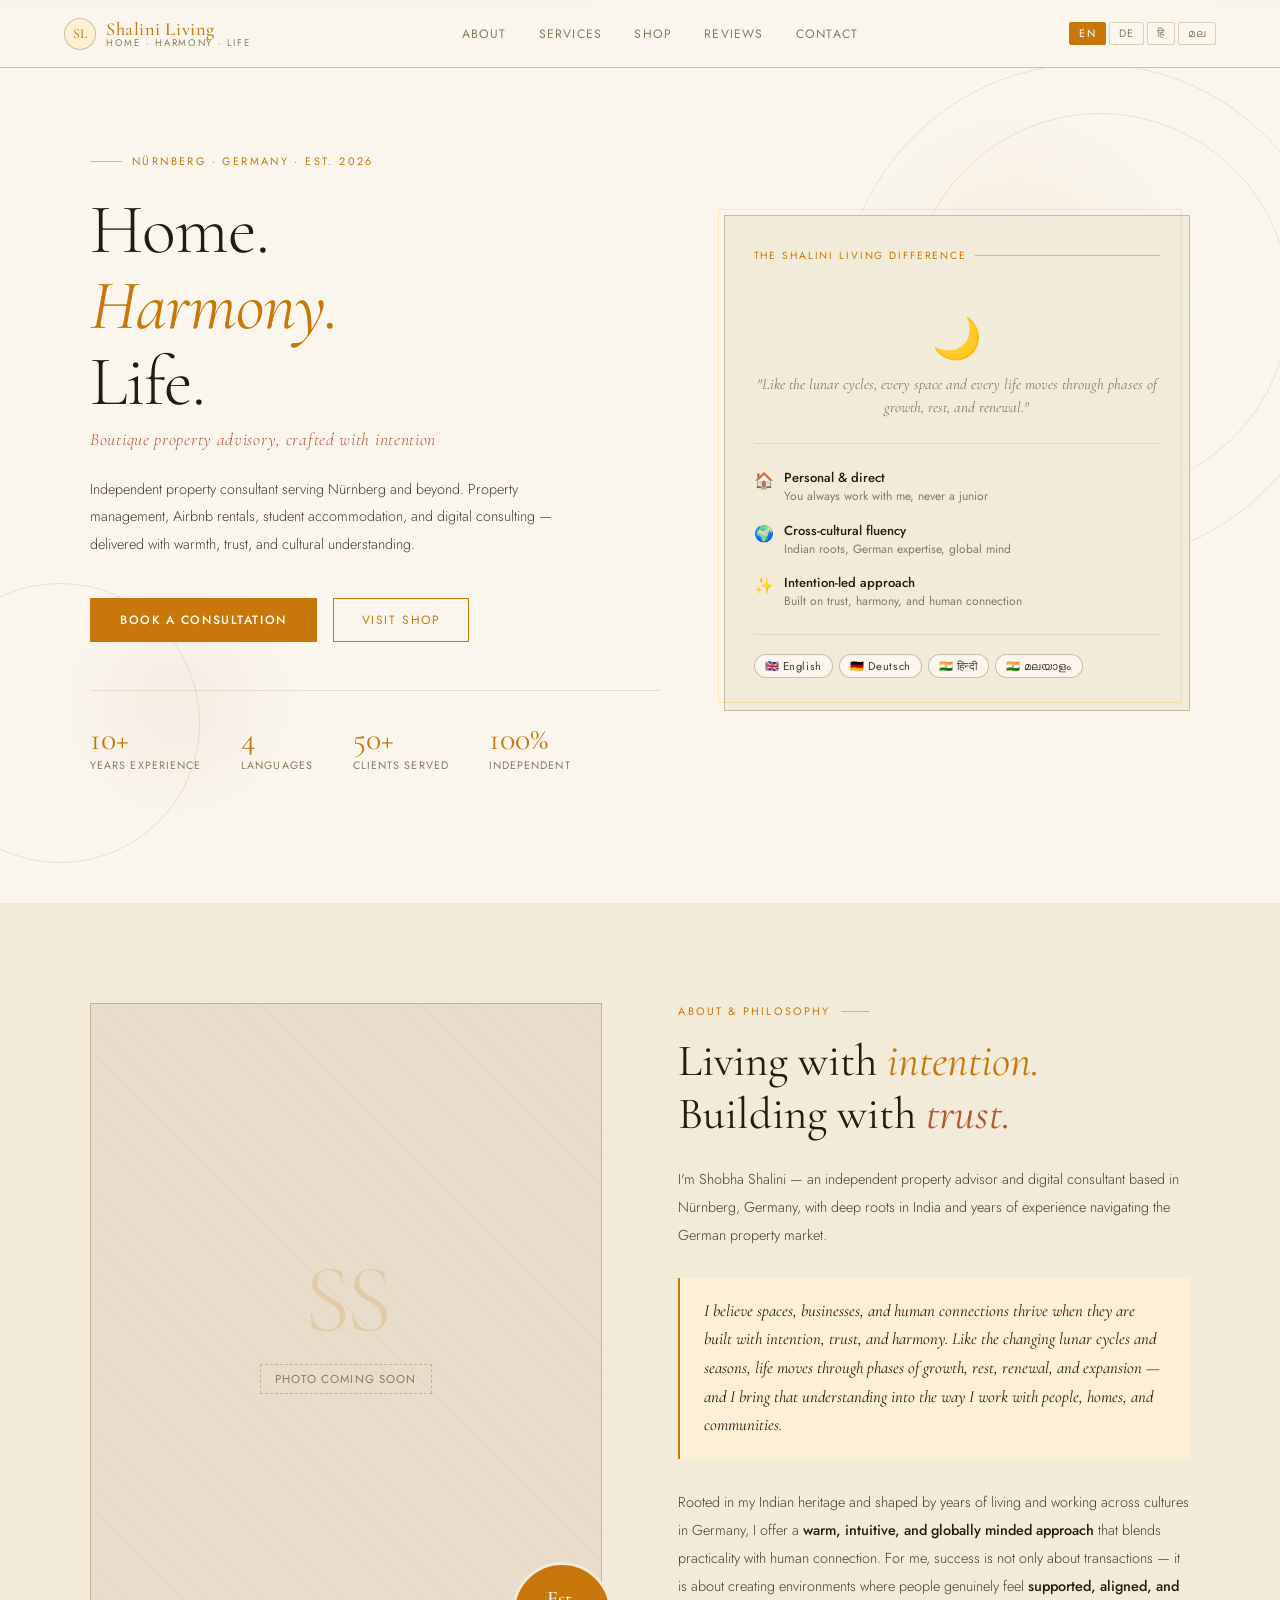
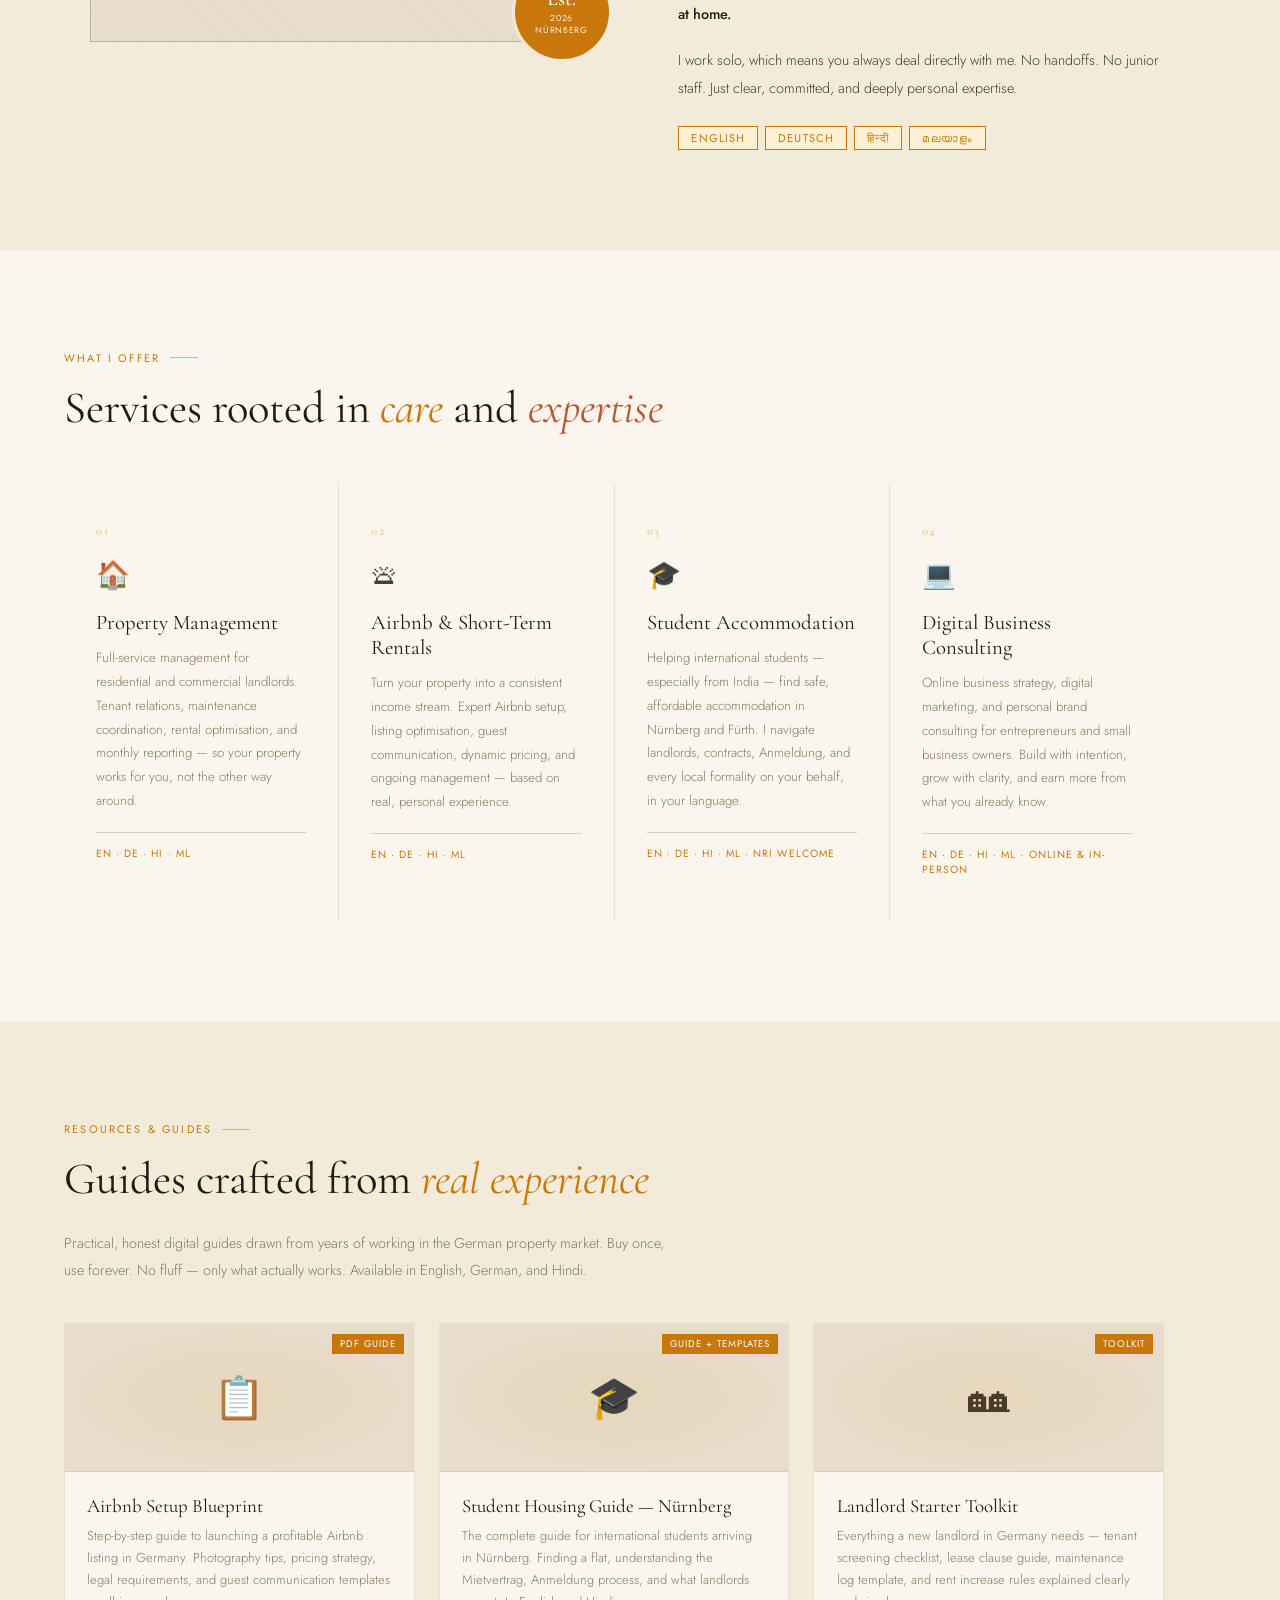
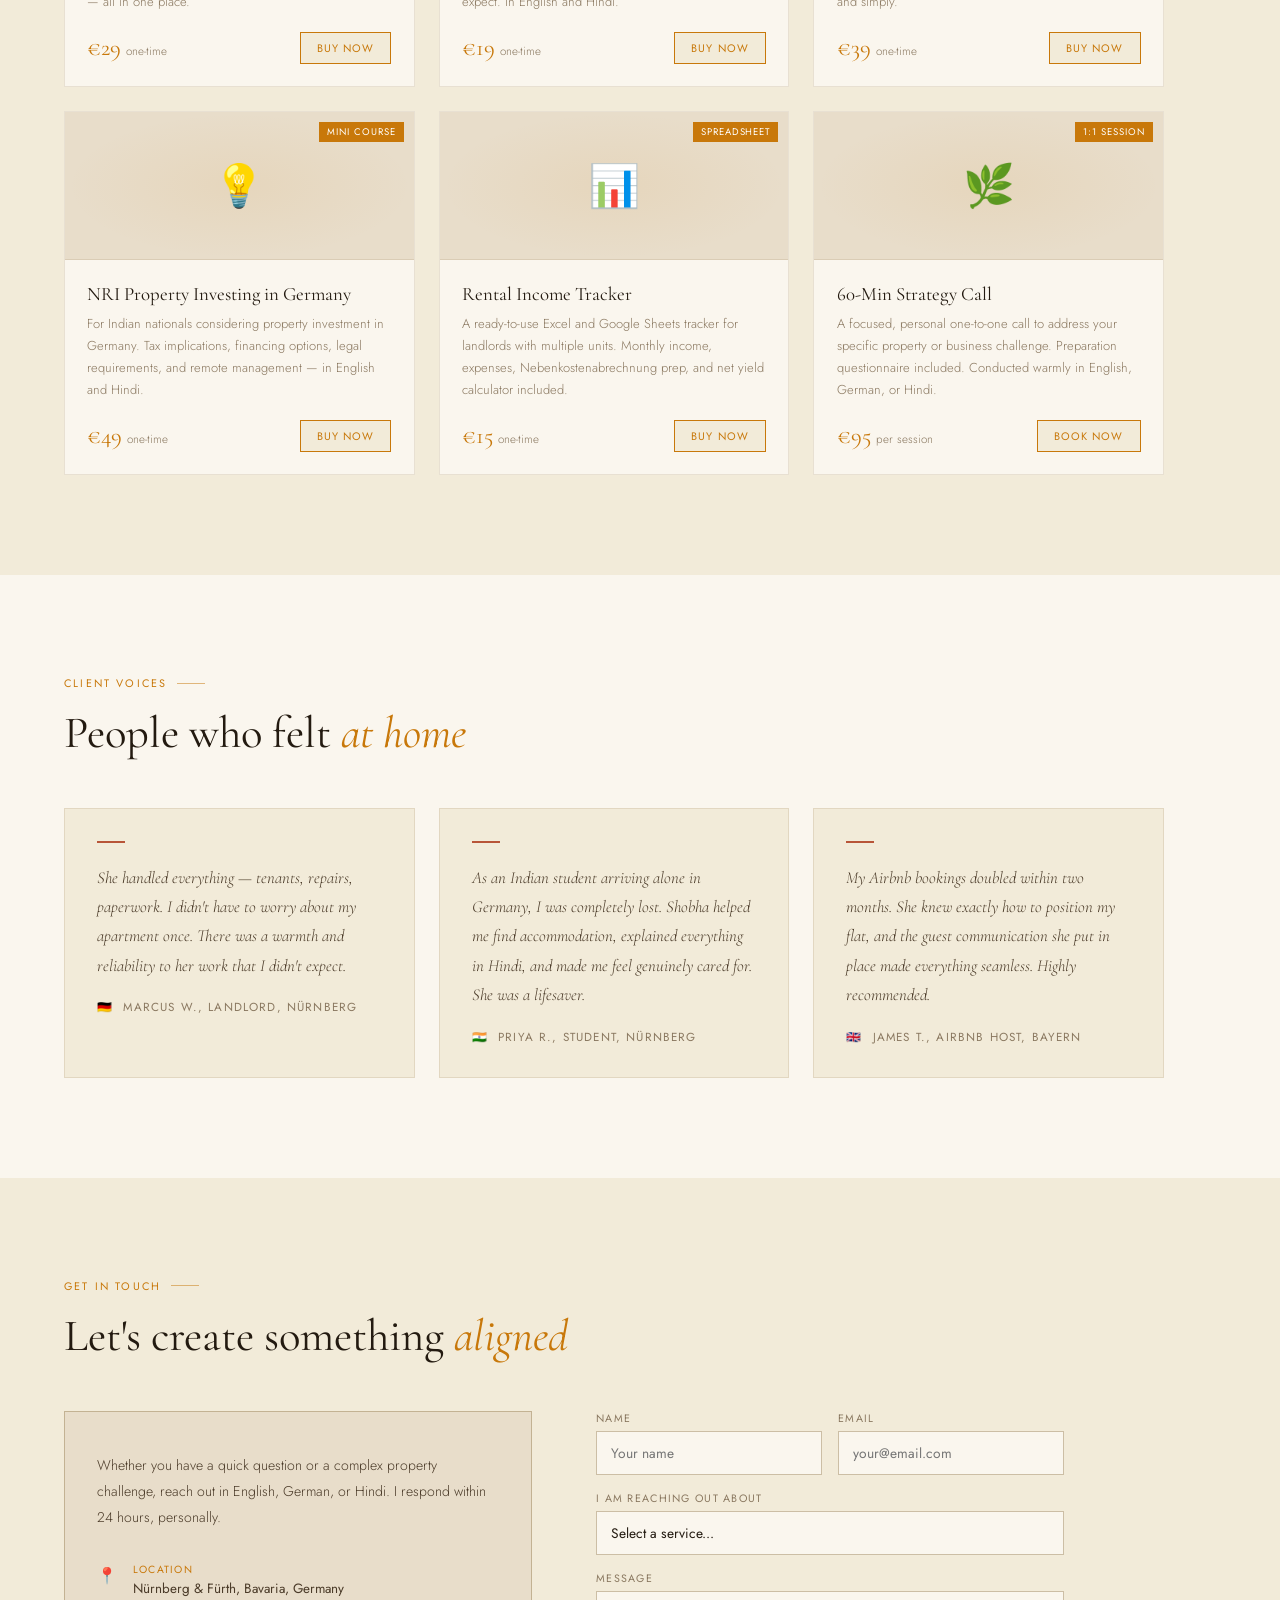
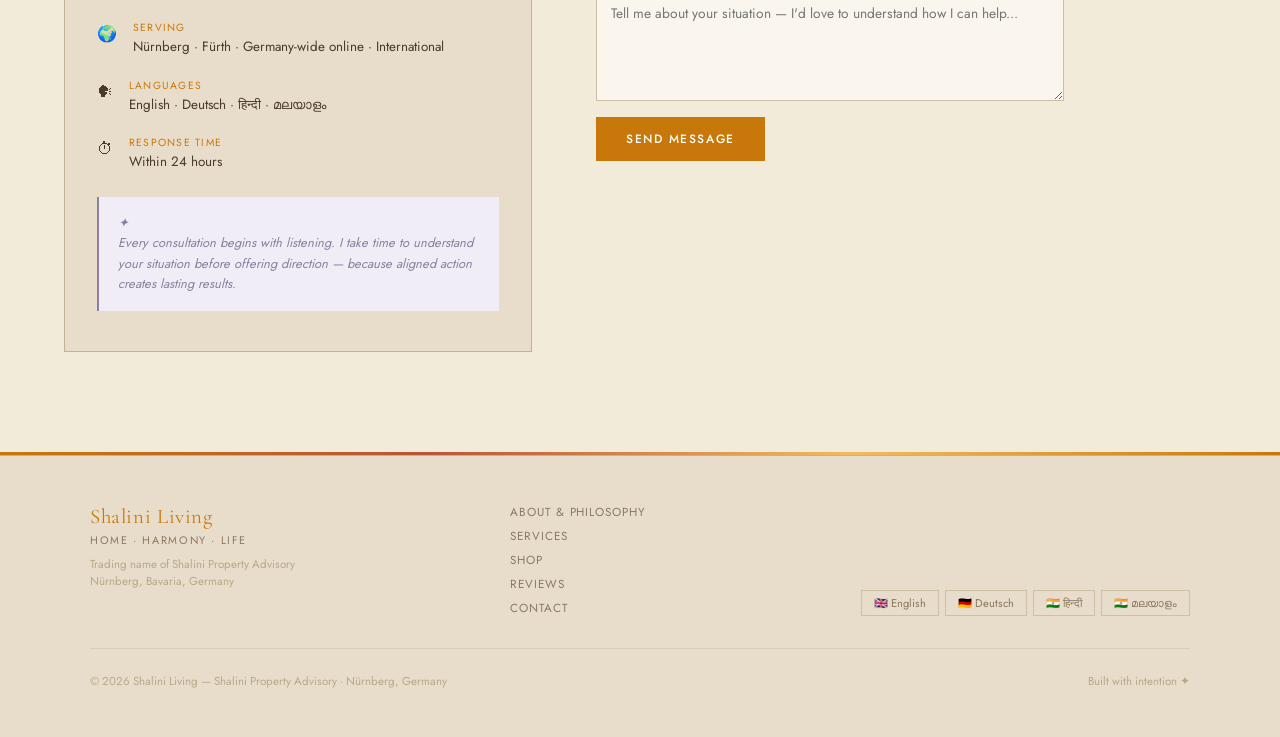
==== commit 8371a7e0: "Remove Google Fonts links — fonts now self-hosted" ====
--- a/index.html
+++ b/index.html
@@ -10,8 +10,6 @@
 <meta property="og:type" content="website">
 <meta property="og:locale" content="en_DE">
 <meta name="theme-color" content="#FAF6EE">
-<link rel="preconnect" href="https://fonts.googleapis.com">
-<link href="https://fonts.googleapis.com/css2?family=Cormorant+Garamond:ital,wght@0,300;0,400;0,500;0,600;1,300;1,400;1,500&family=Jost:wght@300;400;500&display=swap" rel="stylesheet">
 <link rel="stylesheet" href="assets/css/style.css">
 </head>
 <body>
@@ -420,20 +418,20 @@
         <p>✦ <span data-lang="en">Every consultation begins with listening. I take time to understand your situation before offering direction — because aligned action creates lasting results.</span><span data-lang="de">Jede Beratung beginnt mit Zuhören. Ich nehme mir Zeit, Ihre Situation zu verstehen, bevor ich Empfehlungen gebe.</span><span data-lang="hi">हर परामर्श सुनने से शुरू होता है। मैं दिशा देने से पहले आपकी स्थिति को समझने में समय लेती हूं।</span><span data-lang="ml">ഓരോ കൺസൾട്ടേഷനും ശ്രവണത്തിൽ നിന്ന് ആരംഭിക്കുന്നു. ദിശ നൽകുന്നതിന് മുമ്പ് നിങ്ങളുടെ സ്ഥിതി മനസ്സിലാക്കാൻ ഞാൻ സമയമെടുക്കുന്നു — കാരണം യോജിച്ച പ്രവർത്തനം ശാശ്വതമായ ഫലങ്ങൾ സൃഷ്ടിക്കുന്നു.</span></p>
       </div>
     </div>
-    <form class="contact-form" onsubmit="handleSubmit(event)">
+    <form class="contact-form" action="https://formspree.io/f/xrpggoyv" method="POST" onsubmit="handleSubmit(event)">
       <div class="form-row">
         <div class="form-group">
           <label class="form-label">Name</label>
-          <input class="form-input" type="text" placeholder="Your name">
+          <input class="form-input" type="text" name="name" placeholder="Your name">
         </div>
         <div class="form-group">
           <label class="form-label">Email</label>
-          <input class="form-input" type="email" placeholder="your@email.com">
+          <input class="form-input" type="email" name="email" placeholder="your@email.com">
         </div>
       </div>
       <div class="form-group">
         <label class="form-label">I am reaching out about</label>
-        <select class="form-select form-input">
+        <select class="form-select form-input" name="service">
           <option value="">Select a service...</option>
           <option>Property Management</option>
           <option>Airbnb & Short-Term Rentals</option>
@@ -446,7 +444,7 @@
       </div>
       <div class="form-group">
         <label class="form-label">Message</label>
-        <textarea class="form-textarea" placeholder="Tell me about your situation — I'd love to understand how I can help..."></textarea>
+        <textarea class="form-textarea" name="message" placeholder="Tell me about your situation — I'd love to understand how I can help..."></textarea>
       </div>
       <button type="submit" class="btn-primary" style="align-self:flex-start;min-width:160px">
         <span data-lang="en">Send Message</span>
@@ -454,6 +452,7 @@
         <span data-lang="hi">संदेश भेजें</span>
         <span data-lang="ml">സന്ദേശം അയക്കുക</span>
       </button>
+      <p class="form-status" role="status" aria-live="polite" style="font-size:0.85rem;min-height:1.2em;margin:2px 0 0"></p>
     </form>
   </div>
 </section>
--- a/assets/css/style.css
+++ b/assets/css/style.css
@@ -1,3 +1,84 @@
+/* ── LOCAL FONTS ── */
+
+@font-face {
+  font-family: 'Cormorant Garamond';
+  src: url('../fonts/cormorant-garamond-300.woff2') format('woff2');
+  font-weight: 300;
+  font-style: normal;
+  font-display: swap;
+}
+
+@font-face {
+  font-family: 'Cormorant Garamond';
+  src: url('../fonts/cormorant-garamond-300-italic.woff2') format('woff2');
+  font-weight: 300;
+  font-style: italic;
+  font-display: swap;
+}
+
+@font-face {
+  font-family: 'Cormorant Garamond';
+  src: url('../fonts/cormorant-garamond-400.woff2') format('woff2');
+  font-weight: 400;
+  font-style: normal;
+  font-display: swap;
+}
+
+@font-face {
+  font-family: 'Cormorant Garamond';
+  src: url('../fonts/cormorant-garamond-400-italic.woff2') format('woff2');
+  font-weight: 400;
+  font-style: italic;
+  font-display: swap;
+}
+
+@font-face {
+  font-family: 'Cormorant Garamond';
+  src: url('../fonts/cormorant-garamond-500.woff2') format('woff2');
+  font-weight: 500;
+  font-style: normal;
+  font-display: swap;
+}
+
+@font-face {
+  font-family: 'Cormorant Garamond';
+  src: url('../fonts/cormorant-garamond-500-italic.woff2') format('woff2');
+  font-weight: 500;
+  font-style: italic;
+  font-display: swap;
+}
+
+@font-face {
+  font-family: 'Cormorant Garamond';
+  src: url('../fonts/cormorant-garamond-600.woff2') format('woff2');
+  font-weight: 600;
+  font-style: normal;
+  font-display: swap;
+}
+
+@font-face {
+  font-family: 'Jost';
+  src: url('../fonts/jost-300.woff2') format('woff2');
+  font-weight: 300;
+  font-style: normal;
+  font-display: swap;
+}
+
+@font-face {
+  font-family: 'Jost';
+  src: url('../fonts/jost-400.woff2') format('woff2');
+  font-weight: 400;
+  font-style: normal;
+  font-display: swap;
+}
+
+@font-face {
+  font-family: 'Jost';
+  src: url('../fonts/jost-500.woff2') format('woff2');
+  font-weight: 500;
+  font-style: normal;
+  font-display: swap;
+}
 :root {
   --ivory:        #FAF6EE;
   --ivory-mid:    #F2EBD9;
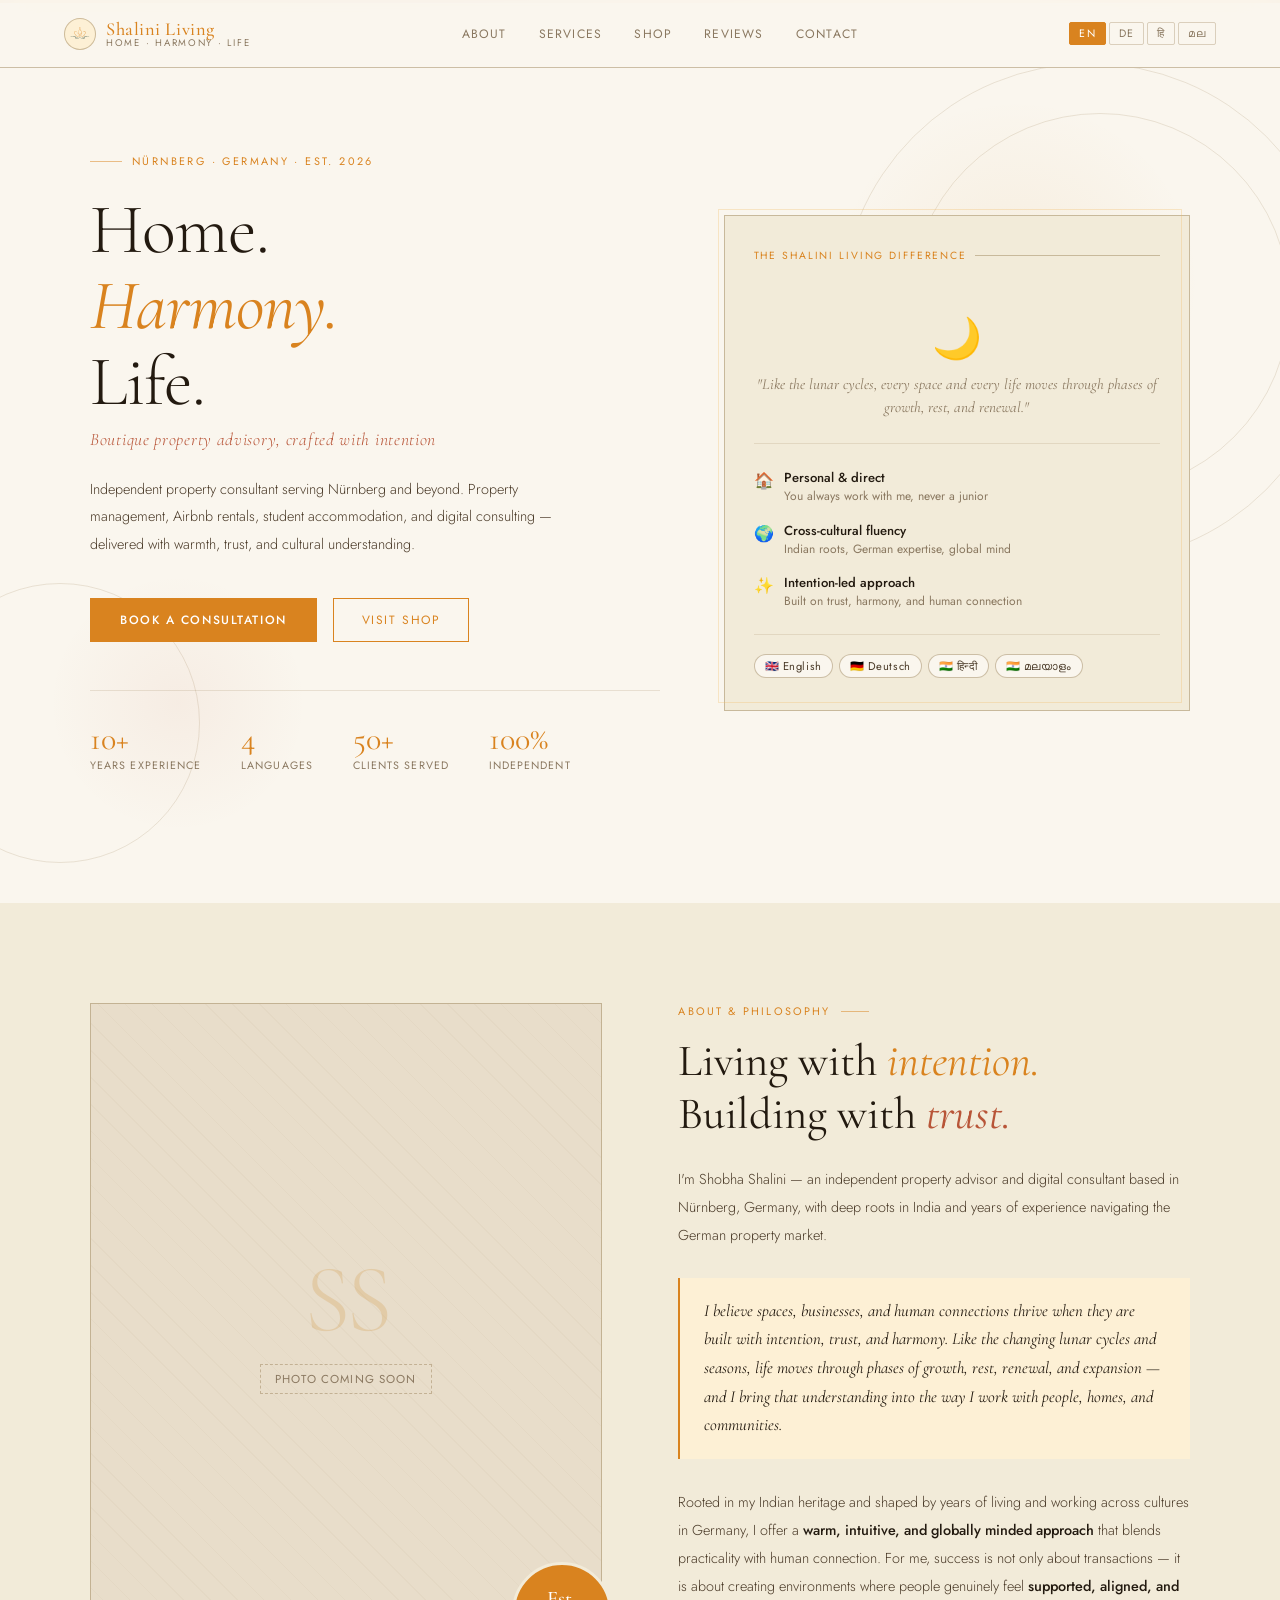
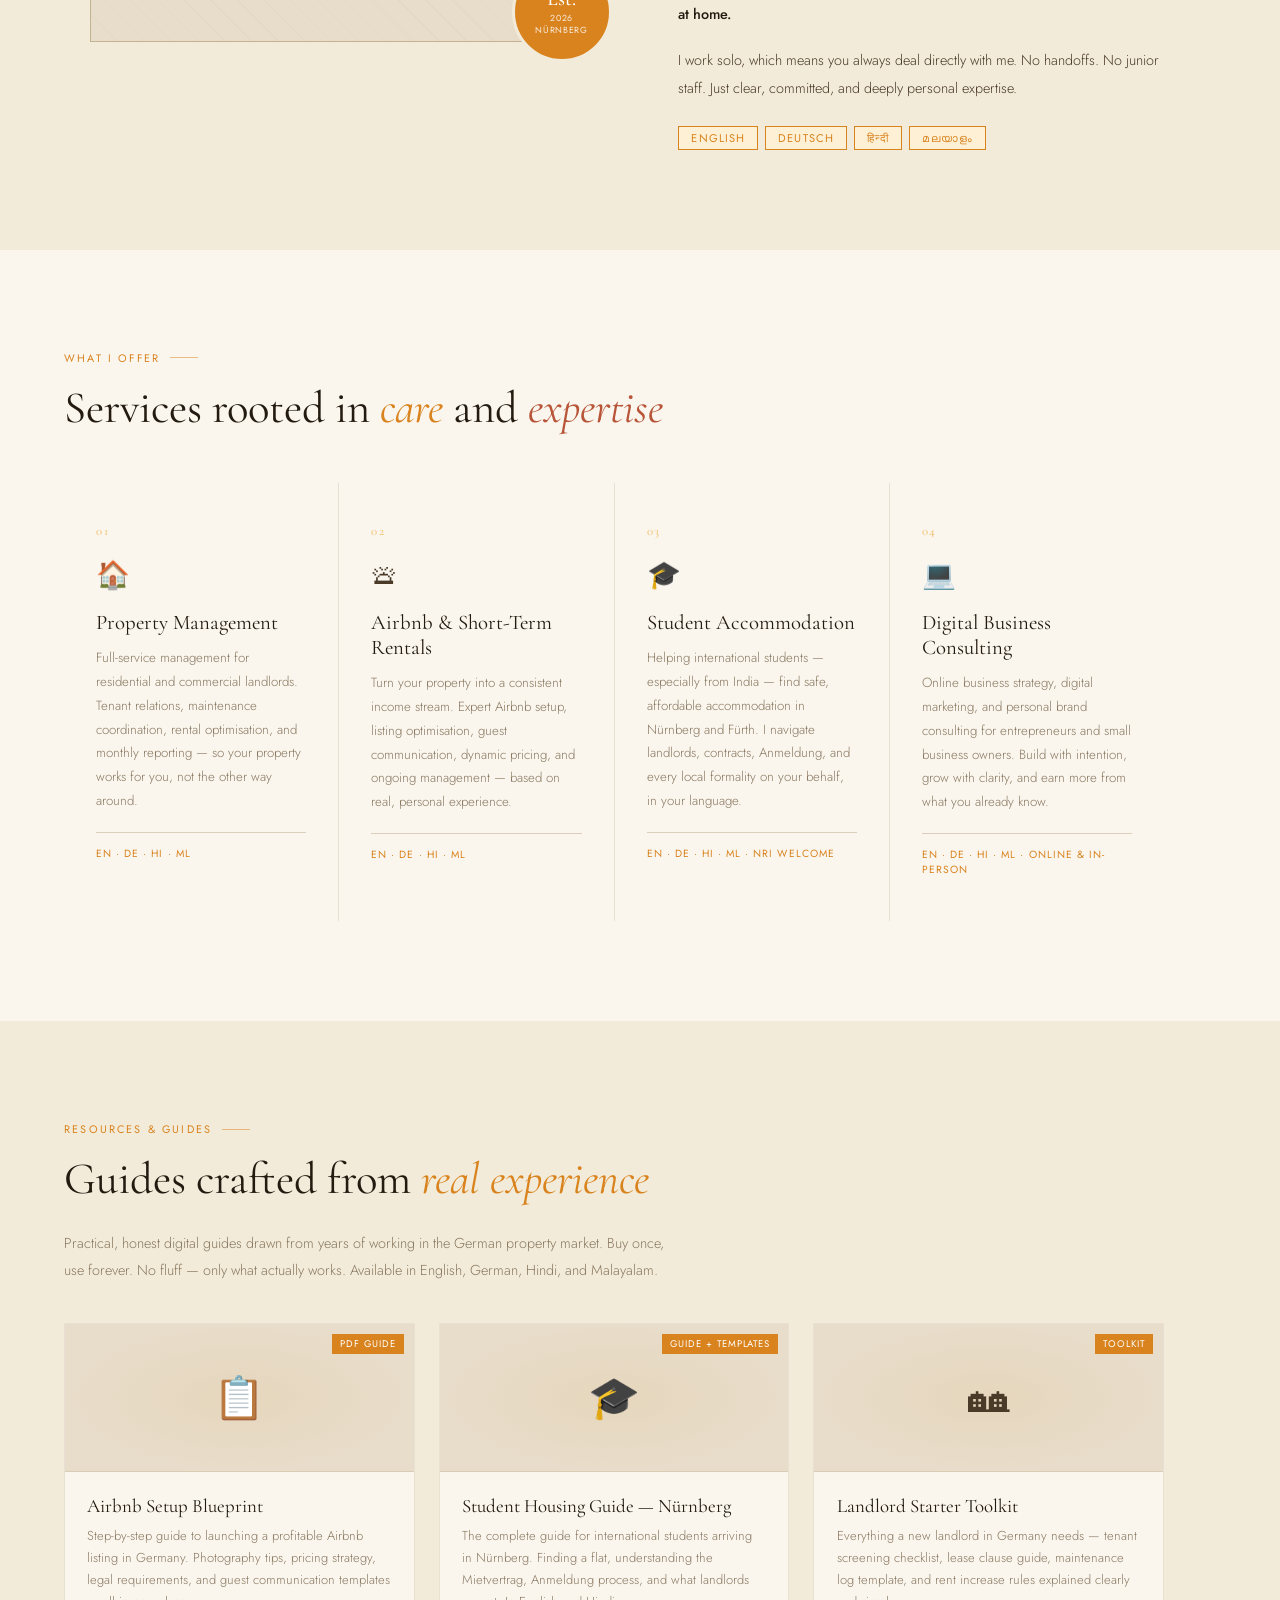
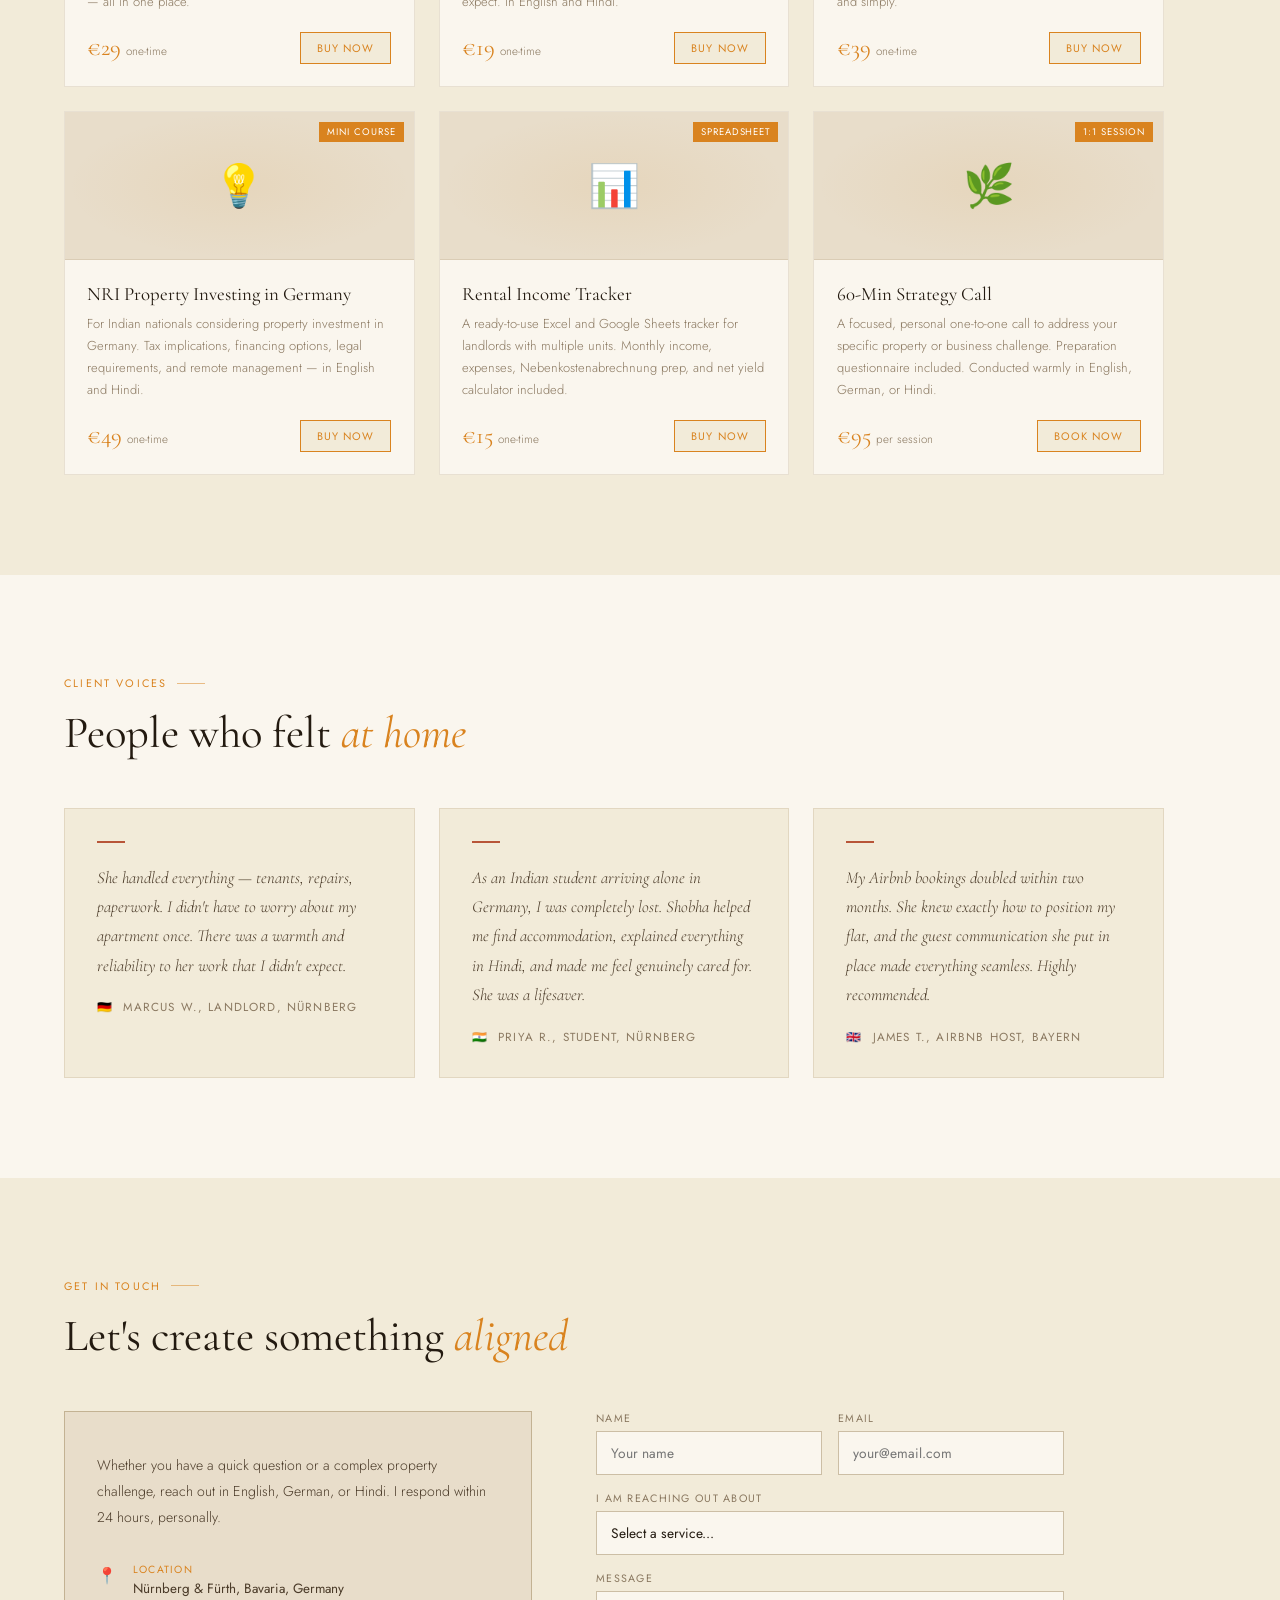
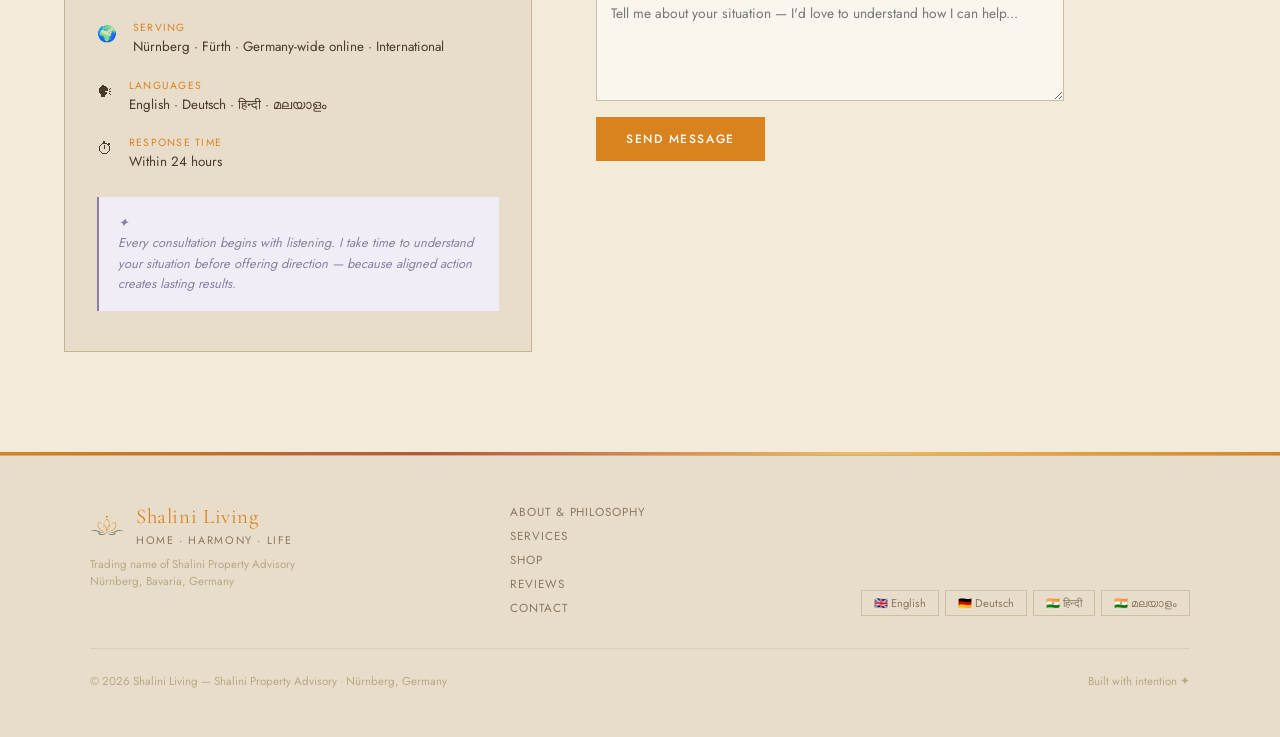
==== commit 5a04c1a9: "Update index.html with latest candidate version" ====
--- a/index.html
+++ b/index.html
@@ -14,12 +14,270 @@
 </head>
 <body>
 
+<svg class="svg-symbol-defs" aria-hidden="true">
+  <symbol id="shalini-lotus-icon" viewBox="0 0 265 161">
+    <title>Shalini Living lotus symbol</title>
+    <g transform="translate(0,161) scale(0.0125,-0.0125)">
+      <path d="M2560 3463 c-329 -36 -396 -45 -442 -63 -29 -11 -91 -27 -138 -36
+-47 -9 -134 -31 -193 -50 -60 -19 -115 -34 -122 -34 -7 0 -38 -13 -68 -29 -30
+-16 -78 -36 -108 -46 -30 -9 -74 -30 -99 -45 -25 -16 -64 -33 -86 -39 -23 -6
+-53 -21 -68 -32 -15 -12 -53 -34 -84 -50 -90 -47 -125 -71 -466 -322 -28 -20
+-69 -49 -91 -64 -87 -58 -145 -116 -145 -145 0 -49 62 -50 119 -2 16 13 46 31
+68 40 21 9 53 27 71 41 18 13 53 34 79 45 26 12 68 33 93 48 25 15 63 33 85
+40 22 7 63 25 90 40 28 15 72 33 99 39 27 7 71 24 100 38 28 14 78 34 111 43
+33 10 82 27 109 39 27 12 91 31 142 42 51 11 126 31 166 45 53 18 125 30 263
+44 105 11 224 26 265 35 41 9 125 16 185 17 124 3 439 -18 518 -33 29 -5 112
+-19 186 -30 73 -11 145 -25 160 -31 14 -6 82 -26 151 -44 69 -18 160 -44 203
+-58 42 -14 112 -38 155 -52 42 -14 119 -38 170 -54 51 -15 103 -35 115 -43 13
+-8 58 -24 101 -36 42 -12 94 -30 114 -40 20 -10 66 -28 102 -39 36 -11 94 -34
+130 -51 36 -17 72 -31 80 -31 8 0 39 -13 68 -30 29 -16 70 -34 90 -40 20 -7
+64 -27 97 -45 33 -18 83 -40 111 -48 28 -8 73 -26 100 -40 27 -13 60 -28 74
+-32 14 -4 59 -22 100 -40 86 -38 225 -85 355 -121 50 -13 122 -35 162 -49 39
+-13 104 -32 144 -41 41 -9 93 -25 117 -35 63 -27 301 -86 478 -119 83 -15 184
+-35 224 -44 124 -28 537 -65 775 -68 226 -3 906 24 1052 42 137 17 213 55 213
+106 0 38 -56 45 -150 18 -101 -28 -516 -20 -775 16 -38 5 -108 14 -155 20 -47
+6 -130 22 -185 35 -55 13 -142 30 -194 39 -52 9 -133 27 -180 40 -47 13 -122
+32 -165 41 -44 9 -100 26 -125 37 -25 10 -84 28 -130 39 -47 11 -105 29 -130
+40 -24 11 -81 29 -125 40 -43 11 -96 29 -116 39 -21 11 -68 27 -106 36 -38 9
+-91 28 -119 41 -27 14 -78 34 -113 44 -34 11 -77 29 -96 40 -18 10 -65 30
+-103 43 -39 13 -81 31 -94 39 -13 9 -60 29 -104 45 -98 36 -186 72 -285 117
+-41 18 -93 39 -115 45 -22 7 -58 23 -80 35 -22 13 -63 30 -92 40 -29 9 -76 29
+-105 46 -29 16 -60 29 -69 29 -10 0 -43 14 -75 31 -33 17 -81 38 -109 46 -27
+8 -75 28 -105 44 -30 15 -77 33 -105 40 -27 6 -77 24 -110 39 -33 15 -85 33
+-115 40 -30 7 -82 24 -114 37 -32 13 -102 35 -155 48 -53 13 -116 31 -140 40
+-24 8 -87 22 -140 31 -53 8 -136 26 -186 39 -82 22 -222 39 -530 65 -105 9
+-412 11 -485 3z M18045 3459 c-44 -5 -141 -16 -216 -24 -75 -9 -169 -25 -210
+-36 -41 -11 -120 -29 -176 -39 -56 -11 -140 -30 -185 -44 -46 -13 -108 -30
+-138 -36 -30 -7 -86 -24 -125 -38 -38 -13 -99 -33 -136 -43 -37 -10 -82 -27
+-101 -38 -18 -11 -59 -27 -91 -36 -32 -9 -91 -32 -132 -51 -40 -19 -80 -34
+-88 -34 -8 0 -50 -18 -93 -40 -43 -22 -86 -40 -94 -40 -8 0 -45 -16 -82 -35
+-37 -19 -91 -41 -119 -49 -29 -9 -67 -25 -86 -36 -18 -11 -59 -27 -91 -36 -31
+-9 -82 -29 -112 -44 -31 -16 -75 -33 -98 -39 -23 -7 -74 -27 -114 -46 -40 -19
+-79 -35 -86 -35 -8 0 -41 -13 -73 -30 -32 -16 -84 -37 -116 -46 -32 -9 -78
+-27 -103 -39 -25 -13 -73 -31 -105 -40 -33 -10 -78 -27 -100 -38 -74 -37 -384
+-136 -605 -193 -52 -14 -144 -38 -205 -54 -60 -16 -139 -34 -175 -40 -36 -6
+-105 -22 -155 -35 -49 -14 -156 -34 -236 -45 -80 -11 -172 -27 -203 -35 -169
+-44 -217 -48 -679 -51 -246 -2 -452 -6 -457 -9 -6 -3 -10 -17 -10 -29 0 -31
+33 -43 145 -51 50 -4 123 -18 165 -31 64 -21 106 -26 295 -34 554 -23 1195 -7
+1312 34 50 17 81 22 248 41 77 9 178 27 225 40 47 13 128 31 180 40 52 8 127
+26 165 40 39 13 106 31 150 40 44 8 132 31 195 51 63 20 174 53 245 75 72 22
+157 49 190 61 33 11 97 33 142 49 45 15 100 37 123 49 23 12 70 30 106 41 35
+11 79 29 97 39 18 11 62 28 98 40 37 11 86 31 110 44 24 13 64 30 89 36 24 7
+69 25 100 40 30 15 78 35 106 43 28 8 73 26 100 39 27 14 71 30 98 37 27 7 70
+23 95 36 26 13 76 31 112 40 35 9 94 29 130 45 36 15 98 35 139 44 40 9 86 24
+102 32 16 9 87 28 156 44 70 16 162 37 204 49 43 11 122 27 175 35 54 8 152
+24 218 36 83 14 185 23 330 27 185 5 224 3 325 -15 63 -12 182 -28 264 -37
+154 -17 288 -40 319 -57 10 -5 59 -18 110 -29 51 -11 119 -32 152 -46 33 -13
+91 -34 128 -44 38 -11 93 -33 124 -49 31 -17 64 -30 73 -30 9 0 46 -15 81 -34
+35 -18 80 -38 99 -45 44 -14 249 -117 270 -136 8 -7 31 -20 51 -28 20 -8 57
+-31 83 -51 51 -38 95 -47 116 -21 20 24 4 58 -42 93 -24 18 -65 50 -93 73 -97
+78 -285 219 -313 233 -16 8 -35 22 -42 31 -8 9 -39 29 -70 45 -31 16 -62 35
+-68 43 -7 7 -31 22 -54 32 -24 11 -61 31 -83 45 -22 15 -62 35 -90 45 -27 10
+-61 26 -75 35 -14 10 -55 27 -92 38 -36 12 -89 32 -116 46 -27 14 -78 32 -113
+40 -35 8 -86 24 -114 36 -27 12 -90 30 -140 40 -49 10 -126 28 -170 39 -155
+40 -397 63 -705 66 -157 2 -321 -1 -365 -6z M10394 2626 c-32 -14 -74 -60 -74
+-80 0 -7 -15 -34 -32 -62 -18 -27 -42 -67 -53 -89 -41 -79 -169 -277 -228
+-351 -17 -23 -46 -61 -64 -85 -235 -320 -418 -501 -673 -668 -25 -16 -58 -39
+-75 -51 -45 -31 -133 -85 -195 -119 -131 -70 -154 -81 -168 -81 -8 0 -45 -15
+-81 -34 -37 -18 -96 -43 -131 -54 -36 -12 -90 -30 -120 -41 -30 -10 -107 -27
+-170 -35 -63 -9 -151 -27 -195 -39 -75 -21 -100 -22 -405 -22 -299 0 -333 2
+-425 22 -55 12 -149 30 -210 39 -60 9 -141 29 -180 44 -38 15 -92 33 -120 40
+-27 7 -75 25 -105 40 -30 15 -80 35 -110 45 -30 10 -67 26 -82 37 -15 10 -52
+27 -83 38 -31 11 -68 29 -83 41 -15 11 -54 34 -87 50 -98 48 -153 83 -205 131
+l-50 45 1 86 2 86 -46 54 c-66 78 -168 137 -254 147 -91 12 -256 -3 -291 -26
+-65 -41 -111 -86 -147 -145 -37 -60 -40 -70 -44 -152 -3 -85 -2 -90 35 -164
+24 -47 61 -99 95 -134 59 -59 187 -148 274 -191 28 -13 64 -32 80 -41 80 -43
+398 -187 415 -187 7 0 49 -15 94 -34 45 -19 101 -40 126 -46 25 -6 95 -26 155
+-45 195 -59 352 -94 630 -137 184 -28 235 -32 415 -32 202 -1 226 1 584 50 60
+9 157 30 215 48 58 19 122 36 143 40 20 4 66 22 103 41 36 19 74 35 83 35 9 0
+53 18 96 40 43 22 87 40 96 40 9 0 35 12 56 27 21 14 59 35 84 46 25 11 59 30
+77 43 17 13 44 29 59 34 31 12 167 103 239 160 28 22 73 58 100 79 85 67 389
+386 480 505 46 59 103 138 122 169 10 15 35 50 55 78 20 27 40 59 44 72 3 12
+15 31 25 42 10 12 50 81 87 155 38 74 91 173 117 220 26 47 54 103 62 125 32
+91 64 109 89 48 32 -76 141 -270 254 -452 25 -40 59 -95 75 -122 17 -27 42
+-66 56 -86 14 -21 33 -49 43 -63 9 -14 36 -52 61 -85 24 -33 63 -87 86 -120
+55 -78 390 -411 498 -495 46 -36 104 -82 130 -103 25 -20 49 -37 52 -37 4 0
+29 -18 55 -40 27 -22 54 -40 60 -40 6 0 29 -13 50 -28 65 -47 350 -190 433
+-217 30 -10 68 -26 85 -36 17 -10 67 -27 111 -39 44 -12 114 -32 155 -45 41
+-13 131 -31 200 -40 69 -9 168 -23 220 -32 161 -26 308 -35 475 -29 159 6 418
+35 544 60 36 8 95 17 131 21 36 4 92 18 125 30 33 13 89 31 125 39 36 8 82 22
+103 31 21 8 78 26 128 40 50 13 106 33 125 44 19 11 60 28 92 37 31 9 73 26
+92 38 19 13 60 31 90 41 30 9 75 30 100 45 25 15 61 33 80 40 19 8 49 24 66
+37 16 12 47 29 67 38 64 27 189 117 255 184 124 125 170 290 113 401 -44 83
+-71 116 -130 158 -75 53 -129 66 -240 60 -78 -5 -95 -9 -156 -43 -122 -69
+-157 -110 -170 -200 -4 -28 -16 -66 -25 -85 -18 -36 -114 -126 -160 -150 -14
+-7 -38 -23 -53 -36 -15 -13 -49 -33 -75 -44 -26 -12 -56 -29 -67 -40 -11 -10
+-42 -28 -70 -40 -27 -12 -66 -31 -85 -43 -19 -12 -69 -34 -110 -48 -41 -15
+-100 -35 -130 -47 -30 -11 -77 -27 -105 -35 -27 -9 -69 -23 -93 -31 -23 -9
+-99 -25 -169 -36 -69 -11 -160 -30 -202 -42 -67 -19 -108 -22 -341 -26 -154
+-2 -295 1 -335 7 -232 34 -502 84 -545 101 -28 11 -83 27 -123 36 -39 9 -92
+27 -117 39 -25 13 -73 31 -105 40 -33 10 -85 30 -115 45 -30 15 -73 33 -95 40
+-22 7 -62 28 -90 47 -27 18 -55 33 -60 33 -6 0 -41 19 -77 43 -36 23 -79 50
+-94 60 -103 62 -182 128 -328 272 -295 290 -427 464 -668 880 -22 39 -61 92
+-87 118 -46 48 -46 49 -97 43 -36 -4 -61 -1 -80 9 -35 18 -50 18 -90 1z" fill="#4E6558"/>
+      <path d="M10344 12351 c-97 -34 -114 -43 -182 -94 -84 -63 -144 -148 -183
+-257 -30 -84 -34 -106 -34 -195 1 -195 84 -358 238 -468 82 -58 227 -107 317
+-107 88 0 232 46 294 94 26 19 52 39 59 43 30 20 101 119 136 193 30 61 41 98
+46 153 10 109 -8 235 -45 309 -16 35 -30 68 -30 75 0 7 -15 30 -33 50 -19 21
+-40 48 -49 60 -12 19 -67 66 -112 95 -6 4 -53 23 -103 43 -121 46 -201 48
+-319 6z M10454 10659 c-20 -6 -41 -24 -58 -49 -14 -22 -31 -40 -36 -40 -5 0
+-23 -20 -40 -45 -17 -25 -106 -120 -197 -212 -91 -93 -183 -190 -204 -218 -21
+-27 -59 -75 -84 -105 -24 -30 -60 -77 -80 -105 -35 -50 -46 -65 -160 -210 -33
+-42 -69 -89 -80 -105 -11 -15 -30 -41 -43 -57 -23 -27 -57 -78 -116 -172 -15
+-25 -39 -58 -52 -74 -13 -16 -24 -34 -24 -41 0 -7 -13 -31 -28 -52 -32 -45
+-79 -126 -134 -234 -21 -41 -42 -82 -47 -90 -31 -52 -250 -502 -283 -580 -110
+-268 -169 -448 -257 -780 -106 -400 -141 -623 -172 -1094 -21 -322 6 -685 71
+-946 16 -63 36 -151 44 -195 20 -97 153 -473 200 -564 14 -25 52 -102 85 -171
+54 -109 95 -184 176 -318 49 -82 106 -169 127 -196 13 -16 37 -49 53 -72 127
+-178 417 -508 576 -656 57 -53 154 -135 214 -182 61 -48 126 -99 145 -115 42
+-33 113 -71 135 -71 21 0 19 21 -7 67 -39 67 -99 131 -223 238 -125 108 -441
+423 -536 535 -93 109 -247 315 -301 402 -28 46 -71 117 -95 158 -25 41 -60
+100 -79 132 -71 118 -192 399 -240 557 -135 441 -141 470 -174 789 -22 211
+-29 698 -10 746 17 47 50 34 157 -60 54 -48 112 -101 128 -118 17 -17 75 -74
+130 -126 133 -127 278 -291 375 -427 25 -35 59 -82 75 -105 30 -40 71 -103
+110 -167 11 -18 30 -47 42 -65 12 -17 34 -51 49 -76 15 -25 39 -63 54 -85 15
+-22 31 -51 35 -65 4 -14 25 -54 46 -89 22 -36 39 -71 39 -80 0 -8 13 -38 29
+-66 16 -29 37 -79 47 -111 9 -33 29 -81 44 -109 15 -27 33 -72 39 -100 7 -27
+23 -68 36 -91 13 -23 33 -72 43 -111 11 -38 29 -87 40 -109 11 -21 31 -80 45
+-129 14 -50 34 -115 46 -145 11 -31 27 -98 36 -150 9 -52 25 -124 36 -159 18
+-59 30 -144 59 -426 7 -60 20 -168 31 -239 22 -152 23 -202 4 -236 -8 -14 -14
+-36 -15 -49 0 -37 45 -105 84 -126 45 -25 46 -48 4 -94 -30 -31 -30 -33 -5
+-13 41 30 81 36 119 18 23 -12 45 -14 80 -10 46 6 52 5 85 -27 32 -30 34 -30
+15 -6 -11 16 -26 43 -32 62 -10 30 -8 41 21 101 37 76 40 102 59 509 13 294
+26 429 50 535 11 47 29 144 39 216 11 72 29 155 40 185 11 30 27 83 36 119 9
+36 27 92 41 125 13 33 35 98 48 145 56 201 255 618 430 900 32 51 103 156 194
+287 82 118 309 354 524 547 53 47 106 102 118 121 40 66 97 85 124 43 21 -35
+39 -521 26 -713 -5 -82 -14 -168 -20 -190 -5 -22 -19 -104 -30 -183 -11 -79
+-29 -169 -41 -200 -11 -31 -31 -103 -45 -160 -13 -57 -33 -120 -43 -141 -11
+-20 -26 -64 -35 -97 -9 -33 -31 -91 -51 -128 -19 -37 -35 -75 -35 -85 0 -10
+-11 -35 -25 -56 -14 -20 -39 -65 -55 -98 -44 -91 -99 -189 -120 -212 -10 -11
+-26 -36 -35 -55 -10 -19 -43 -68 -74 -109 -31 -40 -69 -92 -86 -115 -16 -24
+-43 -59 -60 -79 -16 -20 -46 -57 -65 -82 -104 -135 -263 -305 -537 -579 -136
+-135 -173 -177 -173 -197 0 -60 68 -63 139 -6 23 18 71 55 107 82 36 28 124
+97 196 155 72 58 142 114 157 125 62 46 333 341 402 438 19 27 53 74 76 105
+24 31 51 70 60 85 10 16 37 58 61 94 23 36 42 70 42 75 0 5 16 31 35 59 19 28
+35 57 35 63 0 7 14 34 31 62 18 27 39 69 47 94 8 25 26 62 40 84 13 21 31 62
+39 90 8 28 28 76 43 106 15 30 33 80 39 110 7 30 23 74 37 98 16 27 32 78 41
+131 8 47 28 127 44 176 23 69 32 122 41 230 7 102 18 164 38 230 24 75 29 116
+35 245 10 220 -10 650 -35 767 -10 50 -29 160 -40 243 -12 84 -30 174 -40 201
+-11 27 -29 101 -40 164 -12 63 -32 146 -45 186 -14 39 -32 106 -40 148 -9 42
+-27 104 -40 137 -14 34 -30 86 -36 115 -6 30 -22 75 -35 101 -13 25 -32 77
+-43 115 -10 38 -30 91 -43 118 -14 28 -31 68 -38 90 -7 22 -30 73 -52 113 -21
+40 -38 79 -38 86 0 7 -11 30 -25 50 -14 21 -36 64 -50 97 -13 32 -33 71 -44
+85 -11 14 -25 42 -32 62 -6 20 -22 51 -35 68 -13 18 -34 56 -47 87 -14 30 -30
+58 -36 61 -6 4 -22 28 -35 54 -13 26 -39 70 -57 98 -19 28 -43 66 -54 84 -75
+124 -167 255 -252 359 -15 19 -36 48 -47 65 -10 17 -33 47 -50 67 -33 40 -67
+80 -143 173 -26 33 -80 96 -118 140 -39 45 -80 94 -92 109 -28 37 -141 162
+-226 251 -38 39 -80 87 -93 106 -38 56 -107 128 -129 133 -11 3 -34 1 -51 -4z
+m33 -491 c17 -18 47 -56 65 -85 19 -29 78 -101 131 -161 53 -59 110 -126 127
+-148 17 -21 47 -60 68 -85 91 -113 170 -211 207 -259 22 -29 56 -72 75 -95 19
+-23 43 -55 53 -71 23 -39 59 -90 97 -139 17 -22 46 -62 65 -90 19 -27 51 -72
+70 -100 19 -27 46 -66 60 -85 13 -19 37 -53 54 -75 16 -22 38 -59 50 -82 11
+-23 26 -45 31 -48 6 -4 24 -32 39 -63 15 -32 39 -74 54 -95 14 -21 29 -48 33
+-60 4 -12 22 -44 40 -70 19 -27 34 -56 34 -64 0 -9 17 -48 39 -87 21 -39 42
+-84 45 -101 4 -16 20 -50 36 -75 16 -25 34 -65 40 -90 7 -25 24 -67 40 -95 15
+-27 35 -76 44 -107 9 -32 25 -73 37 -92 11 -18 29 -67 40 -107 11 -41 31 -103
+44 -139 13 -36 31 -112 40 -170 9 -58 28 -131 41 -162 13 -32 24 -77 24 -100
+0 -43 -1 -44 -150 -177 -83 -73 -172 -150 -198 -170 -54 -44 -166 -152 -202
+-197 -14 -17 -70 -86 -125 -154 -55 -67 -111 -137 -125 -155 -14 -18 -45 -58
+-70 -90 -62 -80 -136 -184 -156 -220 -9 -16 -29 -46 -44 -65 -15 -19 -39 -57
+-54 -85 -15 -27 -47 -84 -72 -125 -24 -41 -53 -95 -64 -120 -11 -25 -27 -58
+-36 -75 -43 -77 -130 -263 -139 -295 -4 -14 -17 -43 -30 -65 -13 -22 -31 -67
+-40 -100 -10 -33 -27 -78 -38 -100 -19 -37 -50 -120 -106 -280 -46 -131 -73
+-235 -92 -343 -25 -148 -57 -212 -105 -212 -33 0 -41 22 -48 140 -9 135 -30
+259 -56 335 -11 33 -30 99 -40 146 -11 47 -33 120 -50 162 -16 41 -30 84 -30
+95 0 11 -14 46 -31 78 -17 33 -40 83 -50 112 -10 29 -27 65 -38 80 -11 16 -29
+52 -40 81 -11 29 -27 61 -36 71 -8 9 -31 46 -49 81 -85 162 -109 205 -121 219
+-7 8 -24 36 -37 61 -12 25 -37 68 -55 95 -29 44 -45 68 -116 171 -20 29 -38
+52 -147 188 -22 28 -54 70 -72 95 -56 80 -272 324 -380 429 -54 54 -105 100
+-193 174 -50 42 -175 131 -248 177 -30 19 -60 45 -66 58 -21 43 108 550 199
+782 120 306 145 368 160 395 10 17 26 55 35 85 10 30 30 78 45 105 16 28 31
+61 35 75 7 23 28 61 108 195 16 28 41 70 54 95 13 24 32 54 42 65 10 11 27 36
+36 55 10 19 28 48 41 63 13 15 33 47 44 70 11 23 34 61 52 84 18 23 53 72 78
+108 25 37 59 83 75 103 17 20 39 48 48 62 10 14 36 48 58 75 22 28 66 84 96
+125 76 101 644 670 670 670 10 0 33 -15 50 -32z M5047 8299 c-28 -17 -47 -64
+-77 -197 -16 -70 -36 -146 -44 -170 -9 -24 -27 -96 -40 -161 -14 -65 -32 -138
+-40 -162 -22 -69 -34 -140 -53 -339 -35 -360 -11 -965 46 -1150 11 -36 30
+-117 42 -180 12 -63 31 -138 44 -165 12 -28 28 -75 35 -105 7 -30 25 -80 40
+-110 15 -30 33 -77 39 -105 7 -27 23 -70 37 -95 13 -25 33 -71 44 -103 10 -32
+28 -70 39 -85 11 -15 31 -52 45 -82 15 -30 46 -91 71 -135 24 -44 56 -105 71
+-135 15 -30 42 -74 61 -98 18 -24 33 -48 33 -54 0 -6 17 -34 38 -62 20 -28 47
+-64 60 -81 12 -16 36 -50 54 -75 17 -25 38 -52 47 -61 9 -9 41 -47 71 -85 236
+-293 677 -721 905 -876 22 -16 67 -48 100 -72 33 -25 80 -57 105 -72 25 -15
+54 -35 65 -45 11 -9 40 -27 65 -39 25 -13 59 -33 75 -45 17 -12 46 -28 65 -35
+19 -8 53 -26 75 -40 22 -15 51 -31 65 -35 14 -4 57 -25 97 -46 40 -21 78 -39
+85 -39 7 0 45 -15 83 -34 77 -38 197 -80 375 -131 63 -18 128 -38 145 -44 16
+-7 61 -19 100 -27 38 -8 110 -26 159 -40 48 -14 154 -33 235 -44 80 -10 189
+-26 241 -34 111 -17 481 -40 509 -31 28 9 47 60 32 91 -16 35 -62 51 -185 64
+-58 6 -136 20 -172 31 -36 11 -109 29 -162 39 -53 10 -118 27 -143 38 -26 11
+-84 28 -130 37 -46 10 -104 28 -129 40 -25 13 -73 31 -105 40 -33 10 -85 30
+-115 45 -30 15 -77 32 -105 39 -27 7 -70 25 -95 41 -25 15 -65 34 -90 40 -25
+6 -62 23 -84 37 -21 14 -64 34 -95 44 -30 11 -72 30 -91 44 -19 13 -54 31 -78
+39 -23 8 -57 26 -75 39 -17 13 -46 29 -64 35 -17 6 -62 29 -99 51 -37 23 -72
+41 -76 41 -5 0 -30 16 -55 35 -25 19 -52 35 -59 35 -7 0 -28 13 -46 28 -18 15
+-60 45 -92 67 -85 58 -145 100 -192 137 -23 18 -63 49 -89 68 -26 19 -65 49
+-86 65 -20 17 -63 50 -95 75 -31 25 -73 61 -93 80 -21 19 -64 60 -96 91 -33
+30 -96 95 -140 143 -44 49 -93 103 -110 121 -28 30 -57 67 -149 185 -20 25
+-44 61 -55 81 -11 19 -27 41 -36 49 -9 8 -26 32 -37 54 -12 23 -36 61 -54 85
+-19 24 -34 49 -34 56 0 7 -13 30 -29 53 -17 22 -44 66 -61 99 -17 32 -37 69
+-45 83 -28 52 -105 215 -105 224 0 5 -14 36 -31 70 -18 33 -44 97 -59 141 -15
+44 -36 103 -48 130 -45 110 -94 285 -112 404 -11 69 -29 158 -40 196 -25 83
+-39 314 -39 620 0 290 14 484 43 608 14 57 32 164 40 238 16 151 25 181 60
+204 37 25 93 22 366 -20 52 -8 147 -21 210 -30 64 -8 152 -24 195 -35 44 -12
+130 -30 190 -41 61 -11 135 -31 165 -44 30 -14 87 -32 127 -40 40 -8 98 -24
+130 -36 32 -11 91 -32 131 -44 41 -13 89 -33 108 -44 19 -11 59 -28 88 -36 30
+-9 66 -25 80 -36 14 -11 54 -31 88 -45 33 -13 68 -30 77 -38 9 -9 41 -27 71
+-41 71 -33 181 -103 217 -136 31 -30 104 -69 127 -69 46 0 60 69 23 111 -47
+54 -257 223 -313 252 -17 9 -37 23 -44 32 -8 9 -31 25 -52 36 -22 11 -59 35
+-84 54 -25 19 -51 35 -58 35 -7 0 -32 14 -55 30 -22 17 -60 38 -84 47 -23 9
+-58 27 -77 40 -19 12 -61 31 -92 42 -31 11 -76 31 -100 44 -24 14 -72 32 -107
+41 -35 9 -79 25 -96 36 -18 11 -70 29 -116 41 -46 11 -115 31 -154 44 -38 13
+-104 29 -145 35 -41 6 -120 24 -175 40 -82 24 -157 35 -412 60 -172 17 -324
+35 -339 40 -32 13 -74 12 -97 -1z M15780 8298 c-58 -4 -152 -17 -210 -28 -58
+-11 -157 -24 -220 -31 -63 -6 -160 -22 -215 -36 -55 -14 -141 -34 -192 -44
+-51 -10 -134 -31 -185 -47 -51 -17 -109 -33 -128 -37 -19 -4 -55 -18 -80 -30
+-25 -13 -79 -33 -120 -45 -41 -12 -93 -33 -116 -46 -22 -13 -66 -33 -98 -44
+-31 -10 -68 -28 -82 -39 -14 -11 -49 -27 -77 -37 -29 -9 -71 -30 -94 -45 -23
+-16 -52 -33 -65 -38 -13 -5 -46 -24 -75 -42 -29 -19 -82 -52 -118 -74 -109
+-66 -337 -239 -387 -293 -70 -75 -76 -133 -15 -140 18 -2 37 7 64 30 62 54
+113 90 203 142 127 73 407 213 465 232 27 10 66 27 86 40 20 12 56 28 80 34
+24 6 67 24 94 39 28 16 84 36 124 45 41 10 95 26 120 36 26 11 94 31 152 45
+58 13 118 29 133 35 16 6 116 22 225 35 108 14 203 28 211 30 27 8 282 34 405
+41 159 9 158 10 185 -151 11 -66 25 -133 30 -150 21 -66 40 -244 50 -471 6
+-131 12 -252 14 -269 6 -52 -13 -576 -24 -660 -6 -44 -22 -118 -35 -165 -13
+-47 -31 -123 -41 -170 -9 -47 -27 -114 -39 -150 -13 -36 -31 -94 -40 -129 -9
+-36 -28 -87 -42 -115 -14 -27 -32 -72 -40 -100 -8 -28 -27 -73 -42 -101 -15
+-27 -35 -71 -44 -96 -10 -25 -28 -61 -42 -79 -13 -18 -30 -49 -36 -69 -7 -20
+-27 -58 -46 -85 -18 -26 -33 -54 -33 -61 0 -16 -138 -227 -233 -357 -165 -224
+-362 -428 -601 -623 -48 -39 -68 -56 -181 -145 -73 -57 -147 -111 -205 -149
+-25 -16 -56 -38 -70 -49 -14 -11 -48 -31 -77 -45 -28 -15 -55 -31 -58 -37 -4
+-6 -34 -24 -68 -40 -33 -17 -67 -36 -76 -44 -9 -8 -45 -28 -81 -45 -36 -18
+-96 -49 -135 -71 -38 -21 -99 -53 -135 -71 -36 -18 -80 -43 -99 -56 -19 -13
+-52 -28 -75 -34 -22 -6 -70 -26 -105 -45 -35 -19 -70 -34 -78 -34 -8 0 -49
+-16 -91 -35 -41 -20 -103 -42 -136 -51 -33 -9 -77 -24 -98 -35 -21 -11 -77
+-30 -125 -43 -49 -13 -110 -33 -138 -44 -27 -11 -97 -27 -155 -37 -57 -10
+-129 -26 -159 -36 -63 -22 -305 -74 -441 -95 -52 -8 -103 -17 -112 -20 -51
+-16 -64 -73 -22 -100 35 -23 143 -18 729 36 55 5 120 16 144 25 25 8 103 22
+175 31 72 8 178 28 236 44 58 16 135 36 173 44 37 9 85 25 106 36 22 10 70 28
+108 39 38 10 87 28 109 38 21 11 64 28 94 38 78 25 197 80 342 158 42 23 101
+55 130 71 29 15 62 36 73 46 11 10 41 31 66 47 54 33 162 106 239 163 30 22
+78 55 107 75 28 19 54 39 58 44 3 6 27 24 53 42 26 17 82 61 125 98 109 92
+479 455 530 519 23 30 59 75 80 100 87 109 124 156 149 195 15 22 36 50 47 61
+29 31 162 224 236 343 44 71 104 191 126 252 10 30 28 70 39 88 11 18 27 61
+36 95 8 34 25 80 36 102 12 23 34 82 49 131 15 50 36 115 47 145 30 83 96 381
+134 600 l33 195 0 350 c0 324 -2 357 -22 445 -12 52 -29 145 -37 205 -9 61
+-30 151 -46 200 -16 50 -34 119 -40 155 -6 36 -22 98 -36 137 -13 40 -29 106
+-34 146 -11 89 -23 123 -49 136 -22 12 -99 12 -251 -1z" fill="#D9831F"/>
+    </g>
+  </symbol>
+</svg>
+
 <div class="footer-stripe"></div>
 
 <!-- NAV -->
 <nav>
   <a href="#hero" class="nav-brand">
-    <div class="nav-brand-mark">SL</div>
+    <div class="nav-brand-mark"><svg width="20" height="12.2" viewBox="0 0 265 161" aria-hidden="true" focusable="false"><use href="#shalini-lotus-icon"></use></svg></div>
     <div class="nav-brand-text">
       <p class="nav-brand-name">Shalini Living</p>
       <p class="nav-brand-tagline">Home · Harmony · Life</p>
@@ -195,25 +453,28 @@
           <p>I work solo, which means you always deal directly with me. No handoffs. No junior staff. Just clear, committed, and deeply personal expertise.</p>
         </div>
         <div data-lang="de">
-          <p>Ich bin Shobha Shalini — unabhängige Immobilienberaterin in Nürnberg mit indischen Wurzeln und tiefer Erfahrung auf dem deutschen Immobilienmarkt.</p>
+          <p>Ich bin Shobha Shalini — eine unabhängige Immobilienberaterin und digitale Beraterin mit Sitz in Nürnberg, Deutschland, mit tiefen Wurzeln in Indien und langjähriger Erfahrung im deutschen Immobilienmarkt.</p>
           <div class="philosophy-pull">
-            <p>Ich glaube, dass Räume, Unternehmen und menschliche Verbindungen aufblühen, wenn sie mit Absicht, Vertrauen und Harmonie aufgebaut werden. Wie die sich verändernden Mondzyklen und Jahreszeiten durchläuft das Leben Phasen des Wachstums, der Ruhe und der Erneuerung.</p>
+            <p>Ich glaube, dass Räume, Unternehmen und menschliche Verbindungen aufblühen, wenn sie mit Absicht, Vertrauen und Harmonie aufgebaut werden. Wie die sich verändernden Mondzyklen und Jahreszeiten durchläuft das Leben Phasen des Wachstums, der Ruhe, der Erneuerung und der Entfaltung — und dieses Verständnis bringe ich in meine Arbeit mit Menschen, Wohnräumen und Gemeinschaften ein.</p>
           </div>
-          <p>Verwurzelt in meinem indischen Erbe und geprägt durch Jahre des Lebens und Arbeitens in verschiedenen Kulturen in Deutschland biete ich einen <strong>herzlichen, intuitiven und weltoffen Ansatz</strong>, der Pragmatismus mit menschlicher Verbindung verbindet.</p>
+          <p>Verwurzelt in meinem indischen Erbe und geprägt durch Jahre des Lebens und Arbeitens über Kulturen hinweg in Deutschland, biete ich einen <strong>herzlichen, intuitiven und weltoffenen Ansatz</strong>, der Pragmatismus mit menschlicher Verbindung verbindet. Für mich bedeutet Erfolg nicht nur Transaktionen — es geht darum, Umgebungen zu schaffen, in denen Menschen sich wirklich <strong>unterstützt, im Einklang und zuhause fühlen.</strong></p>
+          <p>Ich arbeite allein, was bedeutet, dass Sie immer direkt mit mir zu tun haben. Keine Weitergabe an andere. Kein Nachwuchspersonal. Nur klare, engagierte und zutiefst persönliche Expertise.</p>
         </div>
         <div data-lang="hi">
-          <p>मैं शोभा शालिनी हूं — नूर्नबर्ग, जर्मनी में एक स्वतंत्र संपत्ति सलाहकार, भारतीय जड़ों के साथ।</p>
+          <p>मैं शोभा शालिनी हूं — नूर्नबर्ग, जर्मनी में स्थित एक स्वतंत्र संपत्ति सलाहकार और डिजिटल परामर्शदाता, भारत में गहरी जड़ों और जर्मन संपत्ति बाजार में वर्षों के अनुभव के साथ।</p>
           <div class="philosophy-pull">
-            <p>मेरा मानना है कि स्थान, व्यवसाय और मानवीय संबंध तब फलते-फूलते हैं जब वे इरादे, विश्वास और सद्भाव के साथ बनाए जाते हैं। चंद्र चक्रों की तरह, जीवन विकास, विश्राम और नवीनीकरण के चरणों से गुजरता है।</p>
+            <p>मेरा मानना है कि स्थान, व्यवसाय और मानवीय संबंध तब फलते-फूलते हैं जब वे इरादे, विश्वास और सद्भाव के साथ बनाए जाते हैं। बदलते चंद्र चक्रों और ऋतुओं की तरह, जीवन विकास, विश्राम, नवीनीकरण और विस्तार के चरणों से गुज़रता है — और मैं इसी समझ को लोगों, घरों और समुदायों के साथ अपने काम में लाती हूं।</p>
           </div>
-          <p>मैं अकेले काम करती हूं — जिसका अर्थ है कि आप हमेशा सीधे मुझसे बात करते हैं। <strong>कोई बिचौलिया नहीं।</strong> केवल स्पष्ट, प्रतिबद्ध और गहरी व्यक्तिगत विशेषज्ञता।</p>
+          <p>अपनी भारतीय विरासत में निहित और जर्मनी में विभिन्न संस्कृतियों में रहने और काम करने के वर्षों से आकार लेते हुए, मैं एक <strong>गर्मजोश, सहज और वैश्विक सोच वाला दृष्टिकोण</strong> प्रस्तुत करती हूं जो व्यावहारिकता को मानवीय संबंध के साथ जोड़ता है। मेरे लिए सफलता केवल लेन-देन के बारे में नहीं है — यह ऐसे माहौल बनाने के बारे में है जहां लोग वास्तव में <strong>समर्थित, सुसंगत और घर जैसा महसूस करें।</strong></p>
+          <p>मैं अकेले काम करती हूं, जिसका अर्थ है कि आप हमेशा सीधे मुझसे बात करते हैं। कोई हैंडऑफ नहीं। कोई जूनियर स्टाफ नहीं। केवल स्पष्ट, प्रतिबद्ध और गहरी व्यक्तिगत विशेषज्ञता।</p>
         </div>
         <div data-lang="ml">
-          <p>ഞാൻ ഷോഭ ശാലിനി — നൂർൻബർഗ്, ജർമ്മനിയിൽ ആസ്ഥാനമായി പ്രവർത്തിക്കുന്ന ഒരു സ്വതന്ത്ര പ്രോപ്പർട്ടി അഡ്വൈസർ. ഇന്ത്യൻ വേരുകളും ജർമ്മൻ പ്രോപ്പർട്ടി വിപണിയിലെ ആഴത്തിലുള്ള അനുഭവവും ഉള്ള ഞാൻ ഓരോ ക്ലയന്റ് ബന്ധത്തിലും ഒരു അദ്വിതീയ ബഹുസാംസ്കാരിക കാഴ്ചപ്പാട് കൊണ്ടുവരുന്നു.</p>
+          <p>ഞാൻ ഷോഭ ശാലിനി — നൂർൻബർഗ്, ജർമ്മനിയിൽ ആസ്ഥാനമായി പ്രവർത്തിക്കുന്ന ഒരു സ്വതന്ത്ര പ്രോപ്പർട്ടി അഡ്വൈസറും ഡിജിറ്റൽ കൺസൾട്ടന്റും, ഇന്ത്യയിൽ ആഴത്തിലുള്ള വേരുകളും ജർമ്മൻ പ്രോപ്പർട്ടി വിപണിയിലെ വർഷങ്ങളുടെ അനുഭവവുമുള്ള ആൾ.</p>
           <div class="philosophy-pull">
-            <p>സ്ഥലങ്ങളും ബിസിനസ്സുകളും മനുഷ്യബന്ധങ്ങളും ഉദ്ദേശ്യത്തോടെയും വിശ്വാസത്തോടെയും സൗഹാർദ്ദത്തോടെയും നിർമ്മിക്കുമ്പോൾ അഭിവൃദ്ധി പ്രാപിക്കുന്നു എന്ന് ഞാൻ വിശ്വസിക്കുന്നു. മാറുന്ന ചന്ദ്രചക്രങ്ങളെയും ഋതുക്കളെയും പോലെ, ജീവിതം വളർച്ചയുടെയും വിശ്രമത്തിന്റെയും നവീകരണത്തിന്റെയും ഘട്ടങ്ങളിലൂടെ കടന്നുപോകുന്നു.</p>
+            <p>സ്ഥലങ്ങളും ബിസിനസ്സുകളും മനുഷ്യബന്ധങ്ങളും ഉദ്ദേശ്യത്തോടെയും വിശ്വാസത്തോടെയും സൗഹാർദ്ദത്തോടെയും നിർമ്മിക്കുമ്പോൾ അഭിവൃദ്ധി പ്രാപിക്കുന്നു എന്ന് ഞാൻ വിശ്വസിക്കുന്നു. മാറുന്ന ചന്ദ്രചക്രങ്ങളെയും ഋതുക്കളെയും പോലെ, ജീവിതം വളർച്ച, വിശ്രമം, നവീകരണം, വികാസം എന്നീ ഘട്ടങ്ങളിലൂടെ കടന്നുപോകുന്നു — ഈ ധാരണയാണ് ഞാൻ ആളുകളോടും വീടുകളോടും സമൂഹങ്ങളോടും ഒപ്പം പ്രവർത്തിക്കുമ്പോൾ കൊണ്ടുവരുന്നത്.</p>
           </div>
-          <p>എന്റെ ഇന്ത്യൻ പൈതൃകത്തിൽ വേരൂന്നിയ ഞാൻ <strong>ഊഷ്മളവും അവബോധജന്യവും ആഗോള മനസ്സുള്ളതുമായ സമീപനം</strong> വാഗ്ദാനം ചെയ്യുന്നു. ഞാൻ ഒറ്റയ്ക്ക് പ്രവർത്തിക്കുന്നു — അതിനർത്ഥം നിങ്ങൾ എല്ലായ്പ്പോഴും നേരിട്ട് എന്നോടൊപ്പം ഇടപഴകുന്നു എന്നാണ്. <strong>ഒരു ഇടനിലക്കാരനുമില്ല.</strong> വ്യക്തവും പ്രതിബദ്ധവും ആഴത്തിൽ വ്യക്തിഗതവുമായ വൈദഗ്ദ്ധ്യം മാത്രം.</p>
+          <p>എന്റെ ഇന്ത്യൻ പൈതൃകത്തിൽ വേരൂന്നിയതും ജർമ്മനിയിൽ വിവിധ സംസ്കാരങ്ങൾക്കിടയിൽ ജീവിച്ചും പ്രവർത്തിച്ചും രൂപപ്പെട്ടതുമായ ഞാൻ, പ്രായോഗികതയെ മനുഷ്യബന്ധവുമായി സമന്വയിപ്പിക്കുന്ന <strong>ഊഷ്മളവും അവബോധജന്യവും ആഗോള മനസ്സുള്ളതുമായ ഒരു സമീപനം</strong> വാഗ്ദാനം ചെയ്യുന്നു. എനിക്ക് വിജയം എന്നാൽ കേവലം ഇടപാടുകൾ മാത്രമല്ല — ആളുകൾക്ക് യഥാർത്ഥത്തിൽ <strong>പിന്തുണയും യോജിപ്പും വീട്ടിലെന്ന അനുഭവവും</strong> തോന്നുന്ന ഇടങ്ങൾ സൃഷ്ടിക്കുക എന്നതാണ്.</p>
+          <p>ഞാൻ ഒറ്റയ്ക്ക് പ്രവർത്തിക്കുന്നു — അതിനർത്ഥം നിങ്ങൾ എല്ലായ്പ്പോഴും നേരിട്ട് എന്നോടൊപ്പം ഇടപഴകുന്നു എന്നാണ്. കൈമാറ്റങ്ങളില്ല. ജൂനിയർ സ്റ്റാഫ് ഇല്ല. വ്യക്തവും പ്രതിബദ്ധവും ആഴത്തിൽ വ്യക്തിഗതവുമായ വൈദഗ്ദ്ധ്യം മാത്രം.</p>
         </div>
       </div>
       <div class="about-langs">
@@ -246,29 +507,29 @@
         <span class="service-num">01</span>
         <span class="service-icon">🏠</span>
         <h3 class="service-title"><span data-lang="en">Property Management</span><span data-lang="de">Immobilienverwaltung</span><span data-lang="hi">संपत्ति प्रबंधन</span><span data-lang="ml">പ്രോപ്പർട്ടി മാനേജ്മെന്റ്</span></h3>
-        <p class="service-desc"><span data-lang="en">Full-service management for residential and commercial landlords. Tenant relations, maintenance coordination, rental optimisation, and monthly reporting — so your property works for you, not the other way around.</span><span data-lang="de">Vollständige Verwaltung für Vermieter. Mieterbetreuung, Instandhaltung, Mietoptimierung und monatliche Berichte.</span><span data-lang="hi">आवासीय मकान मालिकों के लिए पूर्ण सेवा प्रबंधन। किरायेदार संबंध, रखरखाव और मासिक रिपोर्टिंग।</span><span data-lang="ml">ആവാസ, വാണിജ്യ മേഖലകളിലെ ഭൂവുടമകൾക്കുള്ള പൂർണ സേവന മാനേജ്മെന്റ്. വാടകക്കാർ ബന്ധം, അറ്റകുറ്റപ്പണി ഏകോപനം, വാടക ഒപ്റ്റിമൈസേഷൻ, മാസ്ള റിപ്പോർട്ടിംഗ് — നിങ്ങളുടെ പ്രോപ്പർട്ടി നിങ്ങൾക്കുവേണ്ടി പ്രവർത്തിക്കുന്നു.</span></p>
+        <p class="service-desc"><span data-lang="en">Full-service management for residential and commercial landlords. Tenant relations, maintenance coordination, rental optimisation, and monthly reporting — so your property works for you, not the other way around.</span><span data-lang="de">Full-Service-Verwaltung für private und gewerbliche Vermieter. Mieterbetreuung, Koordination der Instandhaltung, Mietoptimierung und monatliche Berichte — damit Ihre Immobilie für Sie arbeitet, und nicht umgekehrt.</span><span data-lang="hi">आवासीय और वाणिज्यिक मकान मालिकों के लिए पूर्ण-सेवा प्रबंधन। किरायेदार संबंध, रखरखाव समन्वय, किराया अनुकूलन, और मासिक रिपोर्टिंग — ताकि आपकी संपत्ति आपके लिए काम करे, न कि इसके विपरीत।</span><span data-lang="ml">ആവാസ, വാണിജ്യ മേഖലകളിലെ ഭൂവുടമകൾക്കുള്ള പൂർണ സേവന മാനേജ്മെന്റ്. വാടകക്കാരുമായുള്ള ബന്ധം, അറ്റകുറ്റപ്പണി ഏകോപനം, വാടക ഒപ്റ്റിമൈസേഷൻ, മാസിക റിപ്പോർട്ടിംഗ് — നിങ്ങളുടെ പ്രോപ്പർട്ടി നിങ്ങൾക്കുവേണ്ടി പ്രവർത്തിക്കാൻ, തിരിച്ചല്ല.</span></p>
         <span class="service-tag">EN · DE · HI · ML</span>
       </div>
       <div class="service-card">
         <span class="service-num">02</span>
         <span class="service-icon">🛎</span>
         <h3 class="service-title"><span data-lang="en">Airbnb & Short-Term Rentals</span><span data-lang="de">Airbnb & Kurzzeitvermietung</span><span data-lang="hi">Airbnb और अल्पकालिक किराया</span><span data-lang="ml">Airbnb & ഹ്രസ്വകാല വാടക</span></h3>
-        <p class="service-desc"><span data-lang="en">Turn your property into a consistent income stream. Expert Airbnb setup, listing optimisation, guest communication, dynamic pricing, and ongoing management — based on real, personal experience.</span><span data-lang="de">Verwandeln Sie Ihre Immobilie in eine konstante Einnahmequelle. Airbnb-Einrichtung, Listing-Optimierung und professionelle Gästekommunikation.</span><span data-lang="hi">अपनी संपत्ति को एक स्थिर आय स्रोत में बदलें। Airbnb सेटअप, लिस्टिंग और अतिथि प्रबंधन।</span><span data-lang="ml">നിങ്ങളുടെ പ്രോപ്പർട്ടി ഒരു സ്ഥിരവരുമാന ഉറവിടമാക്കി മാറ്റുക. Airbnb സജ്ജീകരണം, ലിസ്റ്റിംഗ് ഒപ്റ്റിമൈസേഷൻ, അതിഥി ആശയവിനിമയം, ചലനാത്മക വിലനിർണ്ണയം — യഥാർത്ഥ അനുഭവത്തെ അടിസ്ഥാനമാക്കി.</span></p>
+        <p class="service-desc"><span data-lang="en">Turn your property into a consistent income stream. Expert Airbnb setup, listing optimisation, guest communication, dynamic pricing, and ongoing management — based on real, personal experience.</span><span data-lang="de">Verwandeln Sie Ihre Immobilie in eine verlässliche Einnahmequelle. Fachkundige Airbnb-Einrichtung, Listing-Optimierung, Gästekommunikation, dynamische Preisgestaltung und laufende Verwaltung — basierend auf echter, persönlicher Erfahrung.</span><span data-lang="hi">अपनी संपत्ति को एक स्थिर आय स्रोत में बदलें। विशेषज्ञ Airbnb सेटअप, लिस्टिंग अनुकूलन, अतिथि संचार, गतिशील मूल्य निर्धारण, और निरंतर प्रबंधन — वास्तविक, व्यक्तिगत अनुभव पर आधारित।</span><span data-lang="ml">നിങ്ങളുടെ പ്രോപ്പർട്ടി ഒരു സ്ഥിരവരുമാന ഉറവിടമാക്കി മാറ്റുക. വിദഗ്ദ്ധമായ Airbnb സജ്ജീകരണം, ലിസ്റ്റിംഗ് ഒപ്റ്റിമൈസേഷൻ, അതിഥി ആശയവിനിമയം, ചലനാത്മക വിലനിർണ്ണയം, തുടർച്ചയായ മാനേജ്മെന്റ് — യഥാർത്ഥ, വ്യക്തിഗത അനുഭവത്തെ അടിസ്ഥാനമാക്കി.</span></p>
         <span class="service-tag">EN · DE · HI · ML</span>
       </div>
       <div class="service-card">
         <span class="service-num">03</span>
         <span class="service-icon">🎓</span>
         <h3 class="service-title"><span data-lang="en">Student Accommodation</span><span data-lang="de">Studentenunterkunft</span><span data-lang="hi">छात्र आवास</span><span data-lang="ml">വിദ്യാർത്ഥി താമസസ്ഥലം</span></h3>
-        <p class="service-desc"><span data-lang="en">Helping international students — especially from India — find safe, affordable accommodation in Nürnberg and Fürth. I navigate landlords, contracts, Anmeldung, and every local formality on your behalf, in your language.</span><span data-lang="de">Ich helfe internationalen Studierenden, sichere und erschwingliche Unterkunft in Nürnberg und Fürth zu finden und begleite sie durch alle Formalitäten.</span><span data-lang="hi">भारत से आने वाले छात्रों को नूर्नबर्ग में सुरक्षित आवास खोजने में मदद — आपकी भाषा में।</span><span data-lang="ml">ജർമ്മനിയിൽ വരുന്ന അന്താരാഷ്ട്ര വിദ്യാർത്ഥികളെ — പ്രത്യേകിച്ച് ഇന്ത്യ, കേരളം എന്നിവിടങ്ങളിൽ നിന്ന് — നൂർൻബർഗ്, ഫ്യൂർത്ത് എന്നിവിടങ്ങളിൽ സുരക്ഷിതവും താങ്ങാനാവുന്ന വിലയ്ക്കുള്ള താമസസ്ഥലം കണ്ടെത്താൻ സഹായിക്കുന്നു. നിങ്ങളുടെ ഭാഷയിൽ.</span></p>
-        <span class="service-tag">EN · DE · HI · ML · NRI Welcome</span>
+        <p class="service-desc"><span data-lang="en">Helping international students — especially from India — find safe, affordable accommodation in Nürnberg and Fürth. I navigate landlords, contracts, Anmeldung, and every local formality on your behalf, in your language.</span><span data-lang="de">Ich helfe internationalen Studierenden — insbesondere aus Indien — sichere, erschwingliche Unterkünfte in Nürnberg und Fürth zu finden. Ich kümmere mich um Vermieter, Verträge, die Anmeldung und jede örtliche Formalität in Ihrem Namen, in Ihrer Sprache.</span><span data-lang="hi">अंतरराष्ट्रीय छात्रों — विशेष रूप से भारत से — को नूर्नबर्ग और फ्यूर्ट में सुरक्षित, किफायती आवास खोजने में मदद। मैं मकान मालिकों, अनुबंधों, Anmeldung, और हर स्थानीय औपचारिकता को आपकी ओर से, आपकी भाषा में संभालती हूं।</span><span data-lang="ml">ജർമ്മനിയിൽ വരുന്ന അന്താരാഷ്ട്ര വിദ്യാർത്ഥികളെ — പ്രത്യേകിച്ച് ഇന്ത്യയിൽ നിന്ന് — നൂർൻബർഗ്, ഫ്യൂർത്ത് എന്നിവിടങ്ങളിൽ സുരക്ഷിതവും താങ്ങാനാവുന്ന വിലയ്ക്കുള്ളതുമായ താമസസ്ഥലം കണ്ടെത്താൻ സഹായിക്കുന്നു. ഭൂവുടമകൾ, കരാറുകൾ, Anmeldung, മറ്റെല്ലാ പ്രാദേശിക ഔപചാരികതകളും നിങ്ങൾക്കുവേണ്ടി, നിങ്ങളുടെ ഭാഷയിൽ ഞാൻ കൈകാര്യം ചെയ്യുന്നു.</span></p>
+        <span class="service-tag">EN · DE · HI · ML · <span class="lang-inline" data-lang="en">NRI Welcome</span><span class="lang-inline" data-lang="de">NRIs willkommen</span><span class="lang-inline" data-lang="hi">NRI का स्वागत</span><span class="lang-inline" data-lang="ml">NRI സ്വാഗതം</span></span>
       </div>
       <div class="service-card">
         <span class="service-num">04</span>
         <span class="service-icon">💻</span>
         <h3 class="service-title"><span data-lang="en">Digital Business Consulting</span><span data-lang="de">Digitale Unternehmensberatung</span><span data-lang="hi">डिजिटल व्यापार परामर्श</span><span data-lang="ml">ഡിജിറ്റൽ ബിസിനസ് കൺസൾട്ടിംഗ്</span></h3>
-        <p class="service-desc"><span data-lang="en">Online business strategy, digital marketing, and personal brand consulting for entrepreneurs and small business owners. Build with intention, grow with clarity, and earn more from what you already know.</span><span data-lang="de">Online-Strategie, digitales Marketing und Persönlichkeits-Branding für Unternehmer. Mit Absicht aufbauen, mit Klarheit wachsen.</span><span data-lang="hi">उद्यमियों के लिए ऑनलाइन रणनीति, डिजिटल मार्केटिंग और व्यक्तिगत ब्रांड परामर्श।</span><span data-lang="ml">സംരംഭകർക്കും ചെറുകിട ബിസിനസ് ഉടമകൾക്കുമുള്ള ഓൺലൈൻ ബിസിനസ് തന്ത്രം, ഡിജിറ്റൽ മാർക്കറ്റിംഗ്, വ്യക്തിഗത ബ്രാൻഡ് കൺസൾട്ടിംഗ്. ഉദ്ദേശ്യത്തോടെ കെട്ടിപ്പടുക്കുക, വ്യക്തതയോടെ വളരുക.</span></p>
-        <span class="service-tag">EN · DE · HI · ML · Online & In-person</span>
+        <p class="service-desc"><span data-lang="en">Online business strategy, digital marketing, and personal brand consulting for entrepreneurs and small business owners. Build with intention, grow with clarity, and earn more from what you already know.</span><span data-lang="de">Online-Geschäftsstrategie, digitales Marketing und persönliche Markenberatung für Unternehmer und Kleinunternehmer. Bauen Sie mit Absicht auf, wachsen Sie mit Klarheit, und verdienen Sie mehr mit dem, was Sie bereits wissen.</span><span data-lang="hi">उद्यमियों और छोटे व्यवसाय मालिकों के लिए ऑनलाइन व्यापार रणनीति, डिजिटल मार्केटिंग, और व्यक्तिगत ब्रांड परामर्श। इरादे के साथ निर्माण करें, स्पष्टता के साथ बढ़ें, और जो आप पहले से जानते हैं उससे अधिक कमाएं।</span><span data-lang="ml">സംരംഭകർക്കും ചെറുകിട ബിസിനസ് ഉടമകൾക്കുമുള്ള ഓൺലൈൻ ബിസിനസ് തന്ത്രം, ഡിജിറ്റൽ മാർക്കറ്റിംഗ്, വ്യക്തിഗത ബ്രാൻഡ് കൺസൾട്ടിംഗ്. ഉദ്ദേശ്യത്തോടെ കെട്ടിപ്പടുക്കുക, വ്യക്തതയോടെ വളരുക, നിങ്ങൾക്ക് ഇതിനകം അറിയാവുന്ന കാര്യങ്ങളിൽ നിന്ന് കൂടുതൽ സമ്പാദിക്കുക.</span></p>
+        <span class="service-tag">EN · DE · HI · ML · <span class="lang-inline" data-lang="en">Online & In-person</span><span class="lang-inline" data-lang="de">Online & Persönlich</span><span class="lang-inline" data-lang="hi">ऑनलाइन और व्यक्तिगत रूप से</span><span class="lang-inline" data-lang="ml">ഓൺലൈനും നേരിട്ടും</span></span>
       </div>
     </div>
   </div>
@@ -289,7 +550,7 @@
     <span data-lang="ml"><em>യഥാർത്ഥ അനുഭവത്തിൽ</em> നിന്ന് രൂപകൽപ്പന ചെയ്ത ഗൈഡുകൾ</span>
   </h2>
   <div class="shop-intro">
-    <p><span data-lang="en">Practical, honest digital guides drawn from years of working in the German property market. Buy once, use forever. No fluff — only what actually works. Available in English, German, and Hindi.</span><span data-lang="de">Praktische digitale Leitfäden aus echter Erfahrung im deutschen Immobilienmarkt. Einmal kaufen, für immer nutzen.</span><span data-lang="hi">जर्मन संपत्ति बाजार के वास्तविक अनुभव से तैयार व्यावहारिक डिजिटल मार्गदर्शिकाएं।</span><span data-lang="ml">ജർമ്മൻ പ്രോപ്പർട്ടി വിപണിയിലെ വർഷങ്ങൾ നീളുന്ന അനുഭവത്തിൽ നിന്ന് തയ്യാറാക്കിയ പ്രായോഗിക ഡിജിറ്റൽ ഗൈഡുകൾ. ഒരിക്കൽ വാങ്ങൂ, എന്നും ഉപയോഗിക്കൂ. ഇംഗ്ലീഷ്, ജർമ്മൻ, ഹിന്ദി, മലയാളം ഭാഷകളിൽ ലഭ്യം.</span></p>
+    <p><span data-lang="en">Practical, honest digital guides drawn from years of working in the German property market. Buy once, use forever. No fluff — only what actually works. Available in English, German, Hindi, and Malayalam.</span><span data-lang="de">Praktische, ehrliche digitale Leitfäden aus jahrelanger Erfahrung auf dem deutschen Immobilienmarkt. Einmal kaufen, für immer nutzen. Kein unnötiges Drumherum — nur das, was wirklich funktioniert. Erhältlich auf Englisch, Deutsch, Hindi und Malayalam.</span><span data-lang="hi">जर्मन संपत्ति बाजार में वर्षों के अनुभव से तैयार व्यावहारिक, ईमानदार डिजिटल मार्गदर्शिकाएं। एक बार खरीदें, हमेशा उपयोग करें। कोई अनावश्यक बातें नहीं — केवल वही जो वास्तव में काम करता है। अंग्रेज़ी, जर्मन, हिंदी और मलयालम में उपलब्ध।</span><span data-lang="ml">ജർമ്മൻ പ്രോപ്പർട്ടി വിപണിയിലെ വർഷങ്ങൾ നീളുന്ന അനുഭവത്തിൽ നിന്ന് തയ്യാറാക്കിയ പ്രായോഗികവും സത്യസന്ധവുമായ ഡിജിറ്റൽ ഗൈഡുകൾ. ഒരിക്കൽ വാങ്ങൂ, എന്നും ഉപയോഗിക്കൂ. അനാവശ്യമായതൊന്നുമില്ല — യഥാർത്ഥത്തിൽ പ്രവർത്തിക്കുന്നത് മാത്രം. ഇംഗ്ലീഷ്, ജർമ്മൻ, ഹിന്ദി, മലയാളം ഭാഷകളിൽ ലഭ്യം.</span></p>
   </div>
   <div class="shop-grid">
     <div class="shop-card">
@@ -360,18 +621,33 @@
   <div class="testimonials-grid">
     <div class="testimonial-card">
       <div class="tcard-accent"></div>
-      <p class="tcard-quote">She handled everything — tenants, repairs, paperwork. I didn't have to worry about my apartment once. There was a warmth and reliability to her work that I didn't expect.</p>
-      <p class="tcard-author"><span class="tcard-flag">🇩🇪</span> Marcus W., Landlord, Nürnberg</p>
+      <p class="tcard-quote">
+        <span data-lang="en">She handled everything — tenants, repairs, paperwork. I didn't have to worry about my apartment once. There was a warmth and reliability to her work that I didn't expect.</span>
+        <span data-lang="de">Sie hat sich um alles gekümmert — Mieter, Reparaturen, Papierkram. Ich musste mir um meine Wohnung kein einziges Mal Sorgen machen. Ihre Arbeit hatte eine Wärme und Zuverlässigkeit, die ich nicht erwartet hatte.</span>
+        <span data-lang="hi">उन्होंने सब कुछ संभाला — किरायेदार, मरम्मत, कागज़ी कार्रवाई। मुझे अपने अपार्टमेंट के बारे में एक बार भी चिंता नहीं करनी पड़ी। उनके काम में एक गर्मजोशी और विश्वसनीयता थी जिसकी मुझे उम्मीद नहीं थी।</span>
+        <span data-lang="ml">അവർ എല്ലാം കൈകാര്യം ചെയ്തു — വാടകക്കാർ, അറ്റകുറ്റപ്പണികൾ, കടലാസ് ജോലികൾ. എന്റെ അപ്പാർട്ട്മെന്റിനെക്കുറിച്ച് ഒരിക്കൽ പോലും എനിക്ക് വിഷമിക്കേണ്ടി വന്നില്ല. അവരുടെ ജോലിയിൽ ഞാൻ പ്രതീക്ഷിക്കാത്ത ഒരു ഊഷ്മളതയും വിശ്വാസ്യതയും ഉണ്ടായിരുന്നു.</span>
+      </p>
+      <p class="tcard-author"><span class="tcard-flag">🇩🇪</span> <span class="lang-inline" data-lang="en">Marcus W., Landlord, Nürnberg</span><span class="lang-inline" data-lang="de">Marcus W., Vermieter, Nürnberg</span><span class="lang-inline" data-lang="hi">Marcus W., मकान मालिक, नूर्नबर्ग</span><span class="lang-inline" data-lang="ml">Marcus W., ഭൂവുടമ, നൂർൻബർഗ്</span></p>
     </div>
     <div class="testimonial-card">
       <div class="tcard-accent"></div>
-      <p class="tcard-quote">As an Indian student arriving alone in Germany, I was completely lost. Shobha helped me find accommodation, explained everything in Hindi, and made me feel genuinely cared for. She was a lifesaver.</p>
-      <p class="tcard-author"><span class="tcard-flag">🇮🇳</span> Priya R., Student, Nürnberg</p>
+      <p class="tcard-quote">
+        <span data-lang="en">As an Indian student arriving alone in Germany, I was completely lost. Shobha helped me find accommodation, explained everything in Hindi, and made me feel genuinely cared for. She was a lifesaver.</span>
+        <span data-lang="de">Als indische Studentin, die allein in Deutschland ankam, war ich völlig überfordert. Shobha half mir, eine Unterkunft zu finden, erklärte mir alles auf Hindi und gab mir das Gefühl, wirklich umsorgt zu werden. Sie war meine Rettung.</span>
+        <span data-lang="hi">जर्मनी में अकेले आई एक भारतीय छात्रा के रूप में, मैं पूरी तरह खोई हुई थी। शोभा ने मुझे आवास खोजने में मदद की, सब कुछ हिंदी में समझाया, और मुझे वास्तव में देखभाल का एहसास कराया। वह मेरे लिए किसी वरदान से कम नहीं थीं।</span>
+        <span data-lang="ml">ജർമ്മനിയിൽ ഒറ്റയ്ക്ക് എത്തിയ ഒരു ഇന്ത്യൻ വിദ്യാർത്ഥിനി എന്ന നിലയിൽ, ഞാൻ പൂർണ്ണമായും ആശയക്കുഴപ്പത്തിലായിരുന്നു. ഷോഭ എനിക്ക് താമസസ്ഥലം കണ്ടെത്താൻ സഹായിച്ചു, എല്ലാം ഹിന്ദിയിൽ വിശദീകരിച്ചു, എന്നെ ശരിക്കും കരുതൽ അനുഭവിപ്പിച്ചു. അവർ എനിക്ക് ഒരു രക്ഷകയായിരുന്നു.</span>
+      </p>
+      <p class="tcard-author"><span class="tcard-flag">🇮🇳</span> <span class="lang-inline" data-lang="en">Priya R., Student, Nürnberg</span><span class="lang-inline" data-lang="de">Priya R., Studentin, Nürnberg</span><span class="lang-inline" data-lang="hi">Priya R., छात्रा, नूर्नबर्ग</span><span class="lang-inline" data-lang="ml">Priya R., വിദ്യാർത്ഥിനി, നൂർൻബർഗ്</span></p>
     </div>
     <div class="testimonial-card">
       <div class="tcard-accent"></div>
-      <p class="tcard-quote">My Airbnb bookings doubled within two months. She knew exactly how to position my flat, and the guest communication she put in place made everything seamless. Highly recommended.</p>
-      <p class="tcard-author"><span class="tcard-flag">🇬🇧</span> James T., Airbnb Host, Bayern</p>
+      <p class="tcard-quote">
+        <span data-lang="en">My Airbnb bookings doubled within two months. She knew exactly how to position my flat, and the guest communication she put in place made everything seamless. Highly recommended.</span>
+        <span data-lang="de">Meine Airbnb-Buchungen haben sich innerhalb von zwei Monaten verdoppelt. Sie wusste genau, wie sie meine Wohnung positionieren musste, und die von ihr eingerichtete Gästekommunikation machte alles reibungslos. Sehr empfehlenswert.</span>
+        <span data-lang="hi">मेरी Airbnb बुकिंग दो महीनों में दोगुनी हो गई। उन्हें ठीक-ठीक पता था कि मेरे फ्लैट को कैसे प्रस्तुत करना है, और उन्होंने जो अतिथि संचार व्यवस्था स्थापित की, उसने सब कुछ सहज बना दिया। अत्यधिक अनुशंसित।</span>
+        <span data-lang="ml">എന്റെ Airbnb ബുക്കിംഗുകൾ രണ്ട് മാസത്തിനുള്ളിൽ ഇരട്ടിയായി. എന്റെ ഫ്ലാറ്റ് എങ്ങനെ അവതരിപ്പിക്കണമെന്ന് അവർക്ക് കൃത്യമായി അറിയാമായിരുന്നു, അവർ ഏർപ്പെടുത്തിയ അതിഥി ആശയവിനിമയം എല്ലാം സുഗമമാക്കി. ശക്തമായി ശുപാർശ ചെയ്യുന്നു.</span>
+      </p>
+      <p class="tcard-author"><span class="tcard-flag">🇬🇧</span> <span class="lang-inline" data-lang="en">James T., Airbnb Host, Bayern</span><span class="lang-inline" data-lang="de">James T., Airbnb-Gastgeber, Bayern</span><span class="lang-inline" data-lang="hi">James T., Airbnb होस्ट, बायर्न</span><span class="lang-inline" data-lang="ml">James T., Airbnb ഹോസ്റ്റ്, ബയേൺ</span></p>
     </div>
   </div>
 </section>
@@ -400,19 +676,19 @@
       </p>
       <div class="contact-detail">
         <span class="cd-icon">📍</span>
-        <div><p class="cd-label">Location</p><p class="cd-val">Nürnberg & Fürth, Bavaria, Germany</p></div>
+        <div><p class="cd-label"><span data-lang="en">Location</span><span data-lang="de">Standort</span><span data-lang="hi">स्थान</span><span data-lang="ml">സ്ഥലം</span></p><p class="cd-val">Nürnberg & Fürth, Bavaria, Germany</p></div>
       </div>
       <div class="contact-detail">
         <span class="cd-icon">🌍</span>
-        <div><p class="cd-label">Serving</p><p class="cd-val">Nürnberg · Fürth · Germany-wide online · International</p></div>
+        <div><p class="cd-label"><span data-lang="en">Serving</span><span data-lang="de">Tätigkeitsgebiet</span><span data-lang="hi">सेवा क्षेत्र</span><span data-lang="ml">സേവന മേഖല</span></p><p class="cd-val">Nürnberg · Fürth · Germany-wide online · International</p></div>
       </div>
       <div class="contact-detail">
         <span class="cd-icon">🗣</span>
-        <div><p class="cd-label">Languages</p><p class="cd-val">English · Deutsch · हिन्दी · മലയാളം</p></div>
+        <div><p class="cd-label"><span data-lang="en">Languages</span><span data-lang="de">Sprachen</span><span data-lang="hi">भाषाएं</span><span data-lang="ml">ഭാഷകൾ</span></p><p class="cd-val">English · Deutsch · हिन्दी · മലയാളം</p></div>
       </div>
       <div class="contact-detail">
         <span class="cd-icon">⏱</span>
-        <div><p class="cd-label">Response Time</p><p class="cd-val">Within 24 hours</p></div>
+        <div><p class="cd-label"><span data-lang="en">Response Time</span><span data-lang="de">Antwortzeit</span><span data-lang="hi">प्रतिक्रिया समय</span><span data-lang="ml">പ്രതികരണ സമയം</span></p><p class="cd-val">Within 24 hours</p></div>
       </div>
       <div class="lunar-note">
         <p>✦ <span data-lang="en">Every consultation begins with listening. I take time to understand your situation before offering direction — because aligned action creates lasting results.</span><span data-lang="de">Jede Beratung beginnt mit Zuhören. Ich nehme mir Zeit, Ihre Situation zu verstehen, bevor ich Empfehlungen gebe.</span><span data-lang="hi">हर परामर्श सुनने से शुरू होता है। मैं दिशा देने से पहले आपकी स्थिति को समझने में समय लेती हूं।</span><span data-lang="ml">ഓരോ കൺസൾട്ടേഷനും ശ്രവണത്തിൽ നിന്ന് ആരംഭിക്കുന്നു. ദിശ നൽകുന്നതിന് മുമ്പ് നിങ്ങളുടെ സ്ഥിതി മനസ്സിലാക്കാൻ ഞാൻ സമയമെടുക്കുന്നു — കാരണം യോജിച്ച പ്രവർത്തനം ശാശ്വതമായ ഫലങ്ങൾ സൃഷ്ടിക്കുന്നു.</span></p>
@@ -421,30 +697,30 @@
     <form class="contact-form" action="https://formspree.io/f/xrpggoyv" method="POST" onsubmit="handleSubmit(event)">
       <div class="form-row">
         <div class="form-group">
-          <label class="form-label">Name</label>
-          <input class="form-input" type="text" name="name" placeholder="Your name">
+          <label class="form-label"><span data-lang="en">Name</span><span data-lang="de">Name</span><span data-lang="hi">नाम</span><span data-lang="ml">പേര്</span></label>
+          <input class="form-input i18n-placeholder" type="text" name="name" data-ph-en="Your name" data-ph-de="Ihr Name" data-ph-hi="अपना नाम लिखें" data-ph-ml="നിങ്ങളുടെ പേര്" placeholder="Your name">
         </div>
         <div class="form-group">
-          <label class="form-label">Email</label>
+          <label class="form-label"><span data-lang="en">Email</span><span data-lang="de">E-Mail</span><span data-lang="hi">ईमेल</span><span data-lang="ml">ഇമെയിൽ</span></label>
           <input class="form-input" type="email" name="email" placeholder="your@email.com">
         </div>
       </div>
       <div class="form-group">
-        <label class="form-label">I am reaching out about</label>
+        <label class="form-label"><span data-lang="en">I am reaching out about</span><span data-lang="de">Ich melde mich bezüglich</span><span data-lang="hi">मैं संपर्क कर रहा/रही हूं</span><span data-lang="ml">ഞാൻ ബന്ധപ്പെടുന്നത്</span></label>
         <select class="form-select form-input" name="service">
-          <option value="">Select a service...</option>
-          <option>Property Management</option>
-          <option>Airbnb & Short-Term Rentals</option>
-          <option>Student Accommodation — Nürnberg / Fürth</option>
-          <option>Digital Business Consulting</option>
-          <option>Digital Guide or Shop Purchase</option>
-          <option>60-Min Strategy Call (€95)</option>
-          <option>Something else</option>
+          <option value="" class="i18n-option" data-en="Select a service..." data-de="Dienstleistung auswählen..." data-hi="एक सेवा चुनें..." data-ml="ഒരു സേവനം തിരഞ്ഞെടുക്കുക...">Select a service...</option>
+          <option class="i18n-option" data-en="Property Management" data-de="Immobilienverwaltung" data-hi="संपत्ति प्रबंधन" data-ml="പ്രോപ്പർട്ടി മാനേജ്മെന്റ്">Property Management</option>
+          <option class="i18n-option" data-en="Airbnb & Short-Term Rentals" data-de="Airbnb & Kurzzeitvermietung" data-hi="Airbnb और अल्पकालिक किराया" data-ml="Airbnb & ഹ്രസ്വകാല വാടക">Airbnb & Short-Term Rentals</option>
+          <option class="i18n-option" data-en="Student Accommodation — Nürnberg / Fürth" data-de="Studentenunterkunft — Nürnberg / Fürth" data-hi="छात्र आवास — नूर्नबर्ग / फ्यूर्ट" data-ml="വിദ്യാർത്ഥി താമസസ്ഥലം — നൂർൻബർഗ് / ഫ്യൂർത്ത്">Student Accommodation — Nürnberg / Fürth</option>
+          <option class="i18n-option" data-en="Digital Business Consulting" data-de="Digitale Unternehmensberatung" data-hi="डिजिटल व्यापार परामर्श" data-ml="ഡിജിറ്റൽ ബിസിനസ് കൺസൾട്ടിംഗ്">Digital Business Consulting</option>
+          <option class="i18n-option" data-en="Digital Guide or Shop Purchase" data-de="Digitaler Leitfaden oder Shop-Kauf" data-hi="डिजिटल गाइड या शॉप खरीद" data-ml="ഡിജിറ്റൽ ഗൈഡ് അല്ലെങ്കിൽ ഷോപ്പ് വാങ്ങൽ">Digital Guide or Shop Purchase</option>
+          <option class="i18n-option" data-en="60-Min Strategy Call (€95)" data-de="60-Minuten-Strategiegespräch (€95)" data-hi="60-मिनट रणनीति कॉल (€95)" data-ml="60 മിനിറ്റ് സ്ട്രാറ്റജി കോൾ (€95)">60-Min Strategy Call (€95)</option>
+          <option class="i18n-option" data-en="Something else" data-de="Etwas anderes" data-hi="कुछ और" data-ml="മറ്റെന്തെങ്കിലും">Something else</option>
         </select>
       </div>
       <div class="form-group">
-        <label class="form-label">Message</label>
-        <textarea class="form-textarea" name="message" placeholder="Tell me about your situation — I'd love to understand how I can help..."></textarea>
+        <label class="form-label"><span data-lang="en">Message</span><span data-lang="de">Nachricht</span><span data-lang="hi">संदेश</span><span data-lang="ml">സന്ദേശം</span></label>
+        <textarea class="form-textarea i18n-placeholder" name="message" data-ph-en="Tell me about your situation — I'd love to understand how I can help..." data-ph-de="Erzählen Sie mir von Ihrer Situation — ich möchte gerne verstehen, wie ich helfen kann..." data-ph-hi="मुझे अपनी स्थिति के बारे में बताएं — मैं समझना चाहूंगी कि मैं कैसे मदद कर सकती हूं..." data-ph-ml="നിങ്ങളുടെ സാഹചര്യത്തെക്കുറിച്ച് എന്നോട് പറയൂ — എനിക്ക് എങ്ങനെ സഹായിക്കാനാകുമെന്ന് മനസ്സിലാക്കാൻ ഞാൻ ആഗ്രഹിക്കുന്നു..." placeholder="Tell me about your situation — I'd love to understand how I can help..."></textarea>
       </div>
       <button type="submit" class="btn-primary" style="align-self:flex-start;min-width:160px">
         <span data-lang="en">Send Message</span>
@@ -462,16 +738,26 @@
 <footer>
   <div class="footer-inner">
     <div class="footer-brand">
-      <p class="footer-name">Shalini Living</p>
-      <p class="footer-tagline-text">Home · Harmony · Life</p>
-      <p class="footer-legal">Trading name of Shalini Property Advisory<br>Nürnberg, Bavaria, Germany</p>
+      <div class="footer-brand-row">
+        <svg class="footer-brand-icon" viewBox="0 0 265 161" aria-hidden="true" focusable="false"><use href="#shalini-lotus-icon"></use></svg>
+        <div>
+          <p class="footer-name">Shalini Living</p>
+          <p class="footer-tagline-text">Home · Harmony · Life</p>
+        </div>
+      </div>
+      <p class="footer-legal">
+        <span data-lang="en">Trading name of Shalini Property Advisory<br>Nürnberg, Bavaria, Germany</span>
+        <span data-lang="de">Handelsname von Shalini Property Advisory<br>Nürnberg, Bayern, Deutschland</span>
+        <span data-lang="hi">Shalini Property Advisory का व्यापारिक नाम<br>नूर्नबर्ग, बवेरिया, जर्मनी</span>
+        <span data-lang="ml">Shalini Property Advisory-യുടെ വ്യാപാര നാമം<br>നൂർൻബർഗ്, ബവേറിയ, ജർമ്മനി</span>
+      </p>
     </div>
     <div class="footer-links">
-      <a href="#about">About & Philosophy</a>
-      <a href="#services">Services</a>
-      <a href="#shop">Shop</a>
-      <a href="#testimonials">Reviews</a>
-      <a href="#contact">Contact</a>
+      <a href="#about"><span data-lang="en">About & Philosophy</span><span data-lang="de">Über mich & Philosophie</span><span data-lang="hi">परिचय और दर्शन</span><span data-lang="ml">എന്നെക്കുറിച്ചും തത്ത്വചിന്തയും</span></a>
+      <a href="#services"><span data-lang="en">Services</span><span data-lang="de">Leistungen</span><span data-lang="hi">सेवाएं</span><span data-lang="ml">സേവനങ്ങൾ</span></a>
+      <a href="#shop"><span data-lang="en">Shop</span><span data-lang="de">Shop</span><span data-lang="hi">शॉप</span><span data-lang="ml">ഷോപ്പ്</span></a>
+      <a href="#testimonials"><span data-lang="en">Reviews</span><span data-lang="de">Bewertungen</span><span data-lang="hi">समीक्षाएं</span><span data-lang="ml">അഭിപ്രായങ്ങൾ</span></a>
+      <a href="#contact"><span data-lang="en">Contact</span><span data-lang="de">Kontakt</span><span data-lang="hi">संपर्क</span><span data-lang="ml">ബന്ധപ്പെടുക</span></a>
     </div>
     <div class="footer-langs">
       <span class="footer-lang-pill">🇬🇧 English</span>
@@ -481,8 +767,18 @@
     </div>
   </div>
   <div class="footer-bottom">
-    <span>© 2026 Shalini Living — Shalini Property Advisory · Nürnberg, Germany</span>
-    <span>Built with intention ✦</span>
+    <span>
+      <span data-lang="en">© 2026 Shalini Living — Shalini Property Advisory · Nürnberg, Germany</span>
+      <span data-lang="de">© 2026 Shalini Living — Shalini Property Advisory · Nürnberg, Deutschland</span>
+      <span data-lang="hi">© 2026 Shalini Living — Shalini Property Advisory · नूर्नबर्ग, जर्मनी</span>
+      <span data-lang="ml">© 2026 Shalini Living — Shalini Property Advisory · നൂർൻബർഗ്, ജർമ്മനി</span>
+    </span>
+    <span>
+      <span data-lang="en">Built with intention ✦</span>
+      <span data-lang="de">Mit Absicht erschaffen ✦</span>
+      <span data-lang="hi">इरादे के साथ बनाया गया ✦</span>
+      <span data-lang="ml">ഉദ്ദേശ്യത്തോടെ സൃഷ്ടിച്ചത് ✦</span>
+    </span>
   </div>
 </footer>
 
--- a/assets/css/style.css
+++ b/assets/css/style.css
@@ -84,7 +84,7 @@
   --ivory-mid:    #F2EBD9;
   --ivory-deep:   #E8DDCA;
   --ivory-dark:   #DDD0B8;
-  --saffron:      #C8780A;
+  --saffron:      #D9831F;
   --saffron-mid:  #E09020;
   --saffron-light:#F0BB60;
   --saffron-pale: #FDF0D5;
@@ -520,6 +520,8 @@
   flex-wrap:wrap;gap:2rem;
 }
 .footer-brand{}
+.footer-brand-row{display:flex;align-items:center;gap:12px}
+.footer-brand-icon{width:34px;height:auto;flex-shrink:0}
 .footer-name{
   font-family:'Cormorant Garamond',serif;
   font-size:1.3rem;color:var(--saffron);letter-spacing:0.03em;font-weight:400;
@@ -548,6 +550,7 @@
 /* ── LANG SYSTEM ── */
 [data-lang]{display:none}
 [data-lang="en"]{display:block}
+.svg-symbol-defs{position:absolute;width:0;height:0;overflow:hidden}
 
 /* ── ANIMATIONS ── */
 @keyframes fadeUp{from{opacity:0;transform:translateY(22px)}to{opacity:1;transform:translateY(0)}}
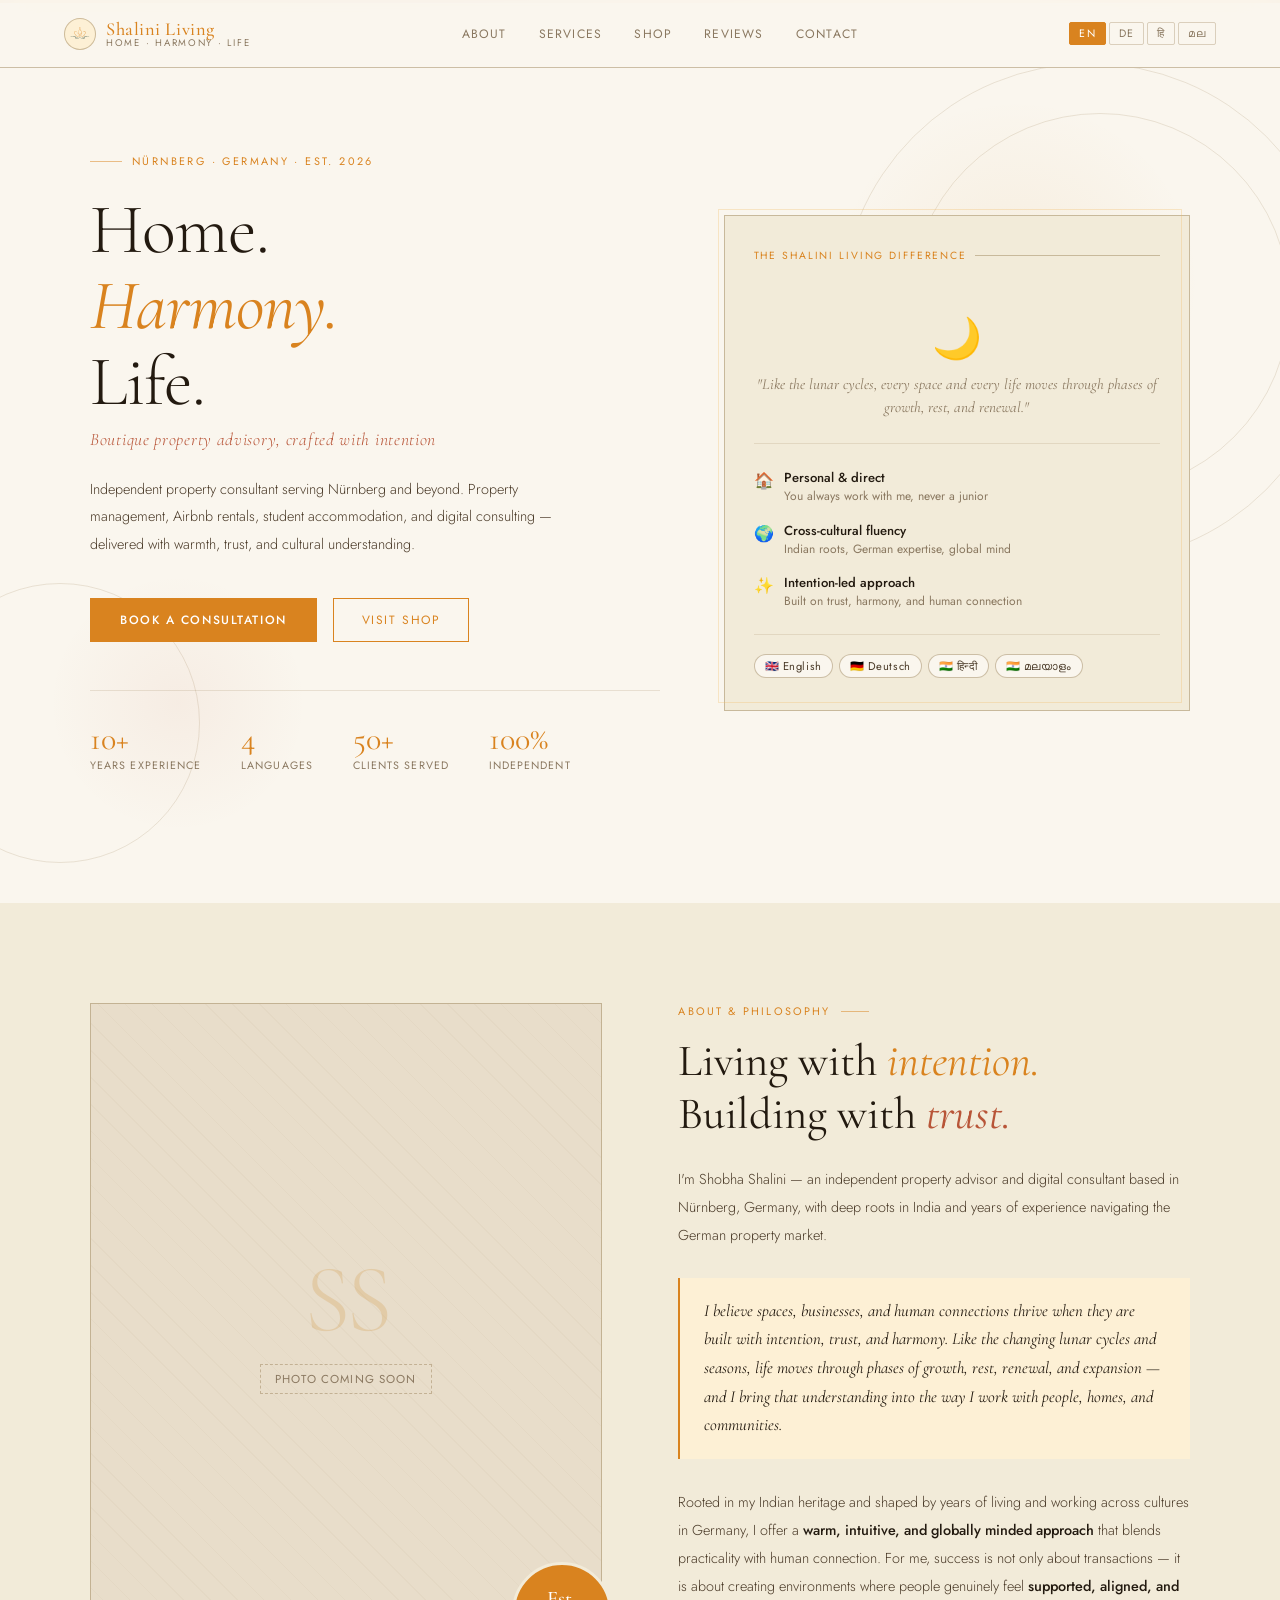
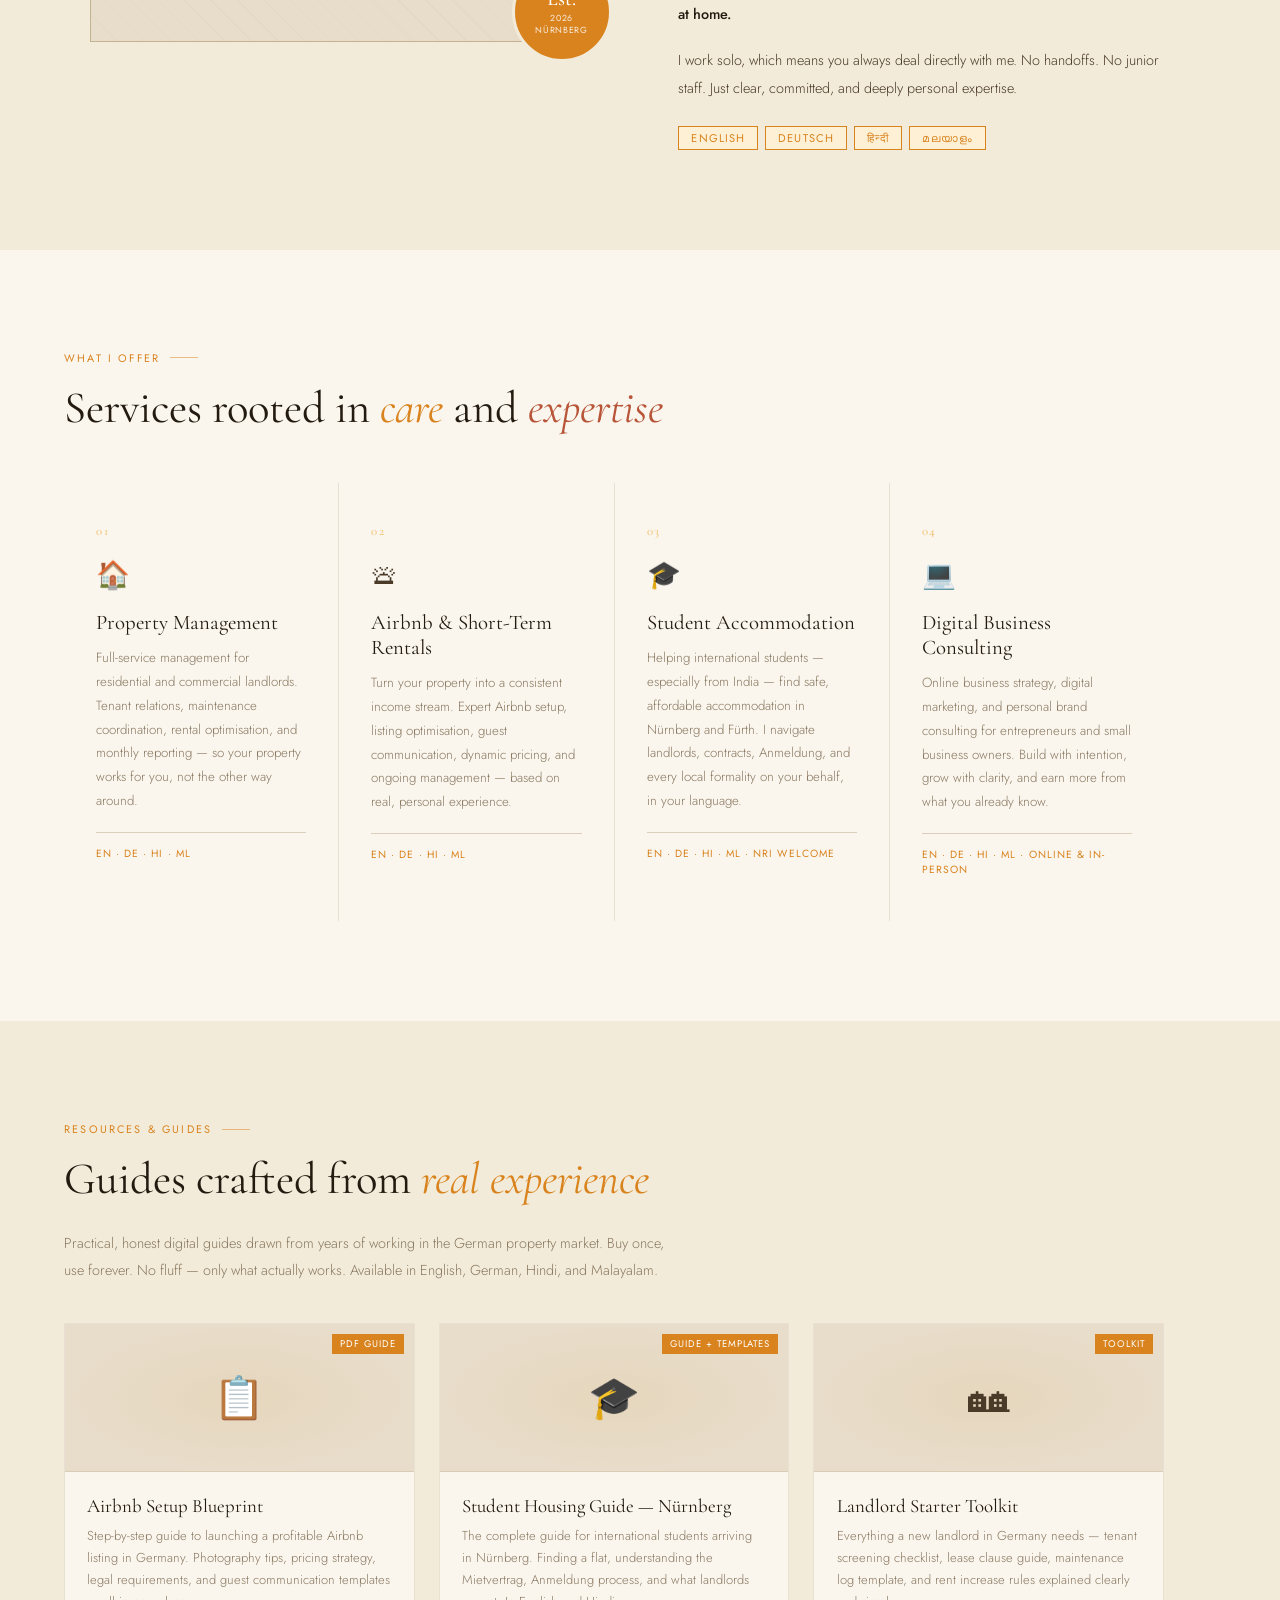
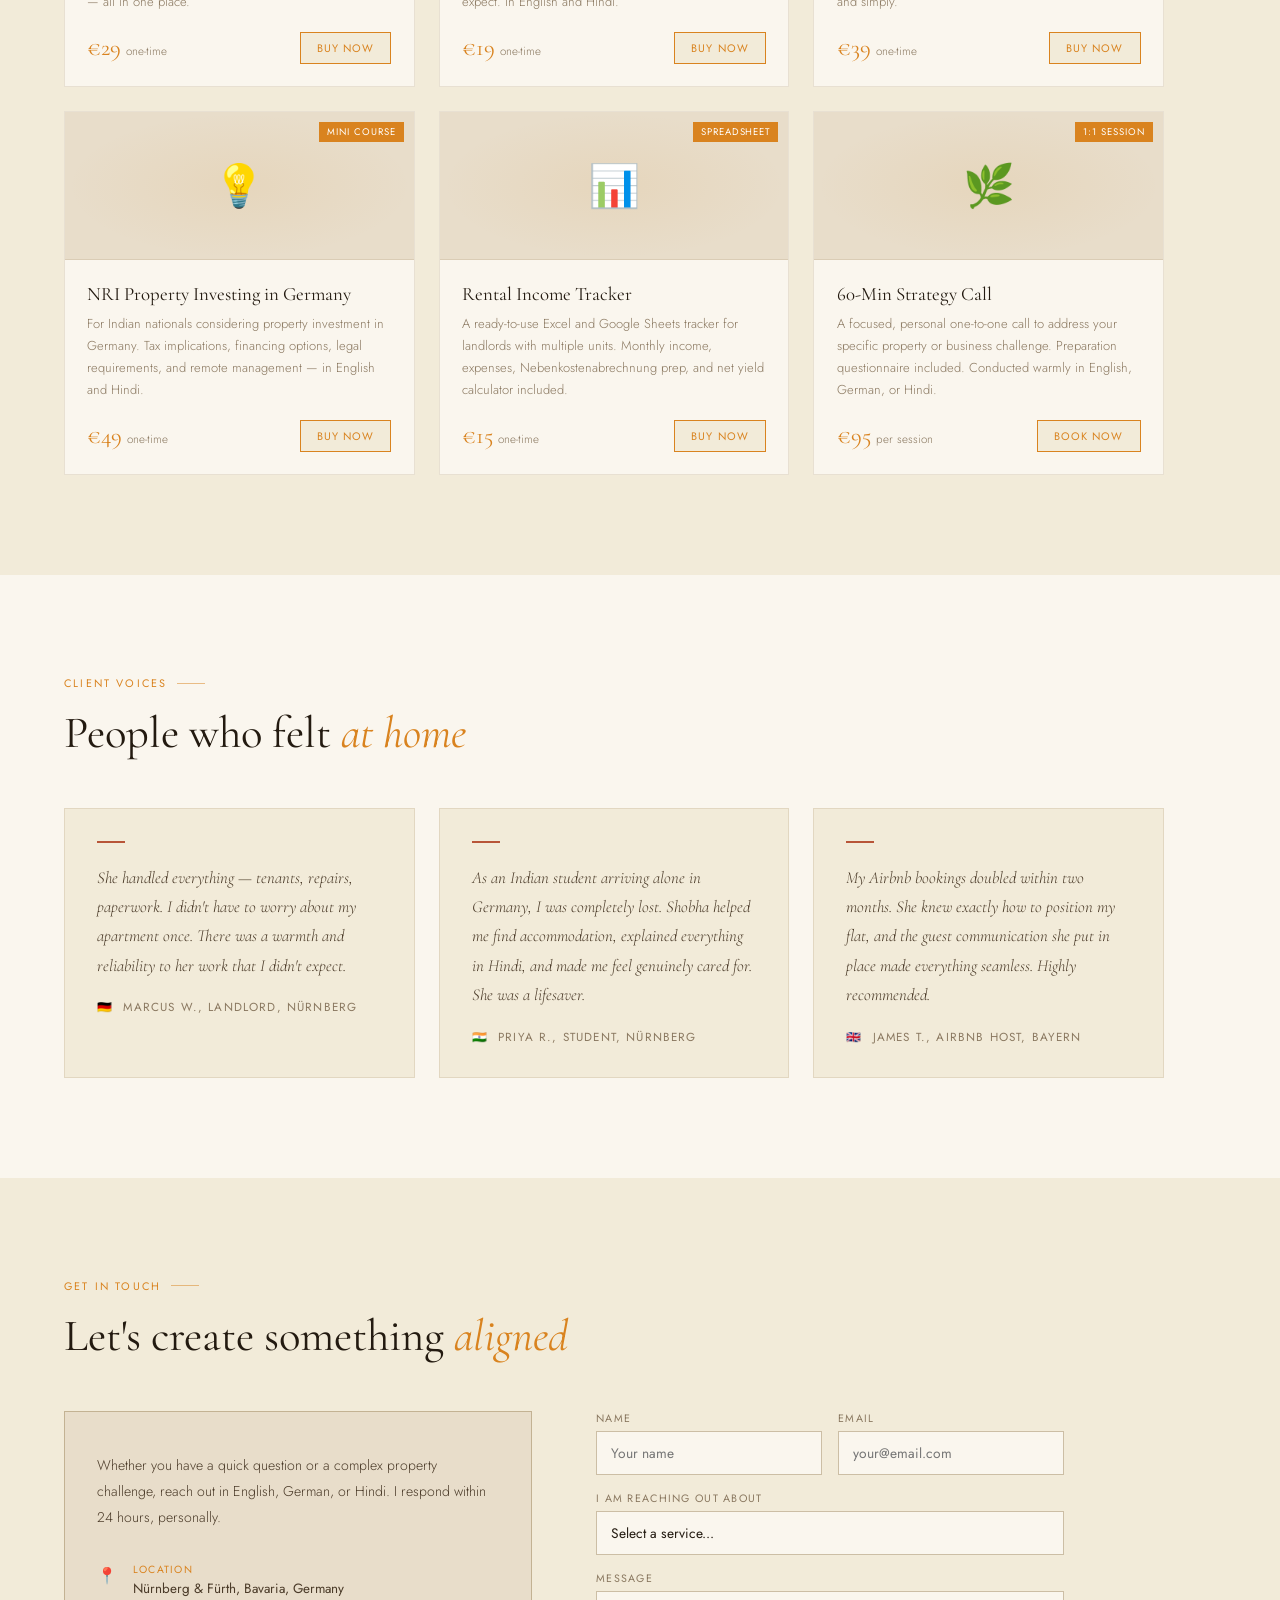
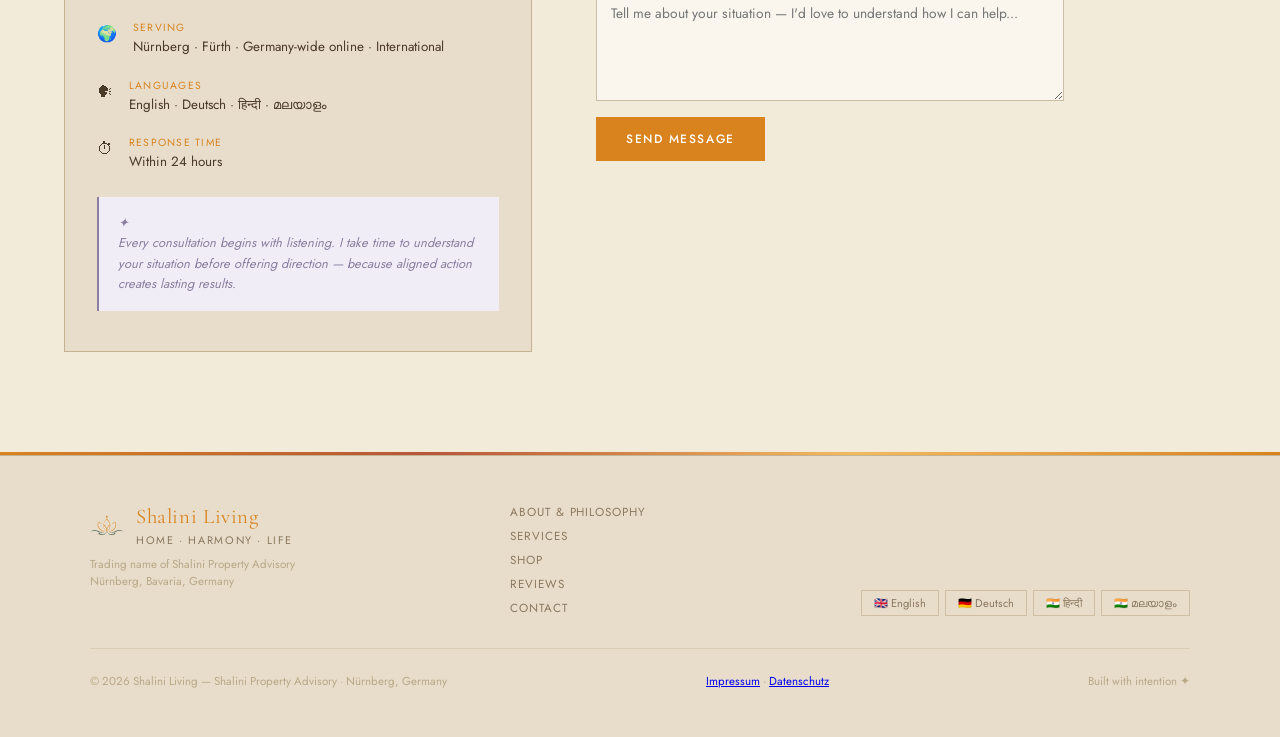
==== commit 25e81fa9: "Add Impressum and Datenschutz footer links" ====
--- a/index.html
+++ b/index.html
@@ -773,6 +773,9 @@
       <span data-lang="hi">© 2026 Shalini Living — Shalini Property Advisory · नूर्नबर्ग, जर्मनी</span>
       <span data-lang="ml">© 2026 Shalini Living — Shalini Property Advisory · നൂർൻബർഗ്, ജർമ്മനി</span>
     </span>
+    <span class="footer-legal-links">
+      <a href="impressum.html">Impressum</a> · <a href="datenschutz.html">Datenschutz</a>
+    </span>
     <span>
       <span data-lang="en">Built with intention ✦</span>
       <span data-lang="de">Mit Absicht erschaffen ✦</span>
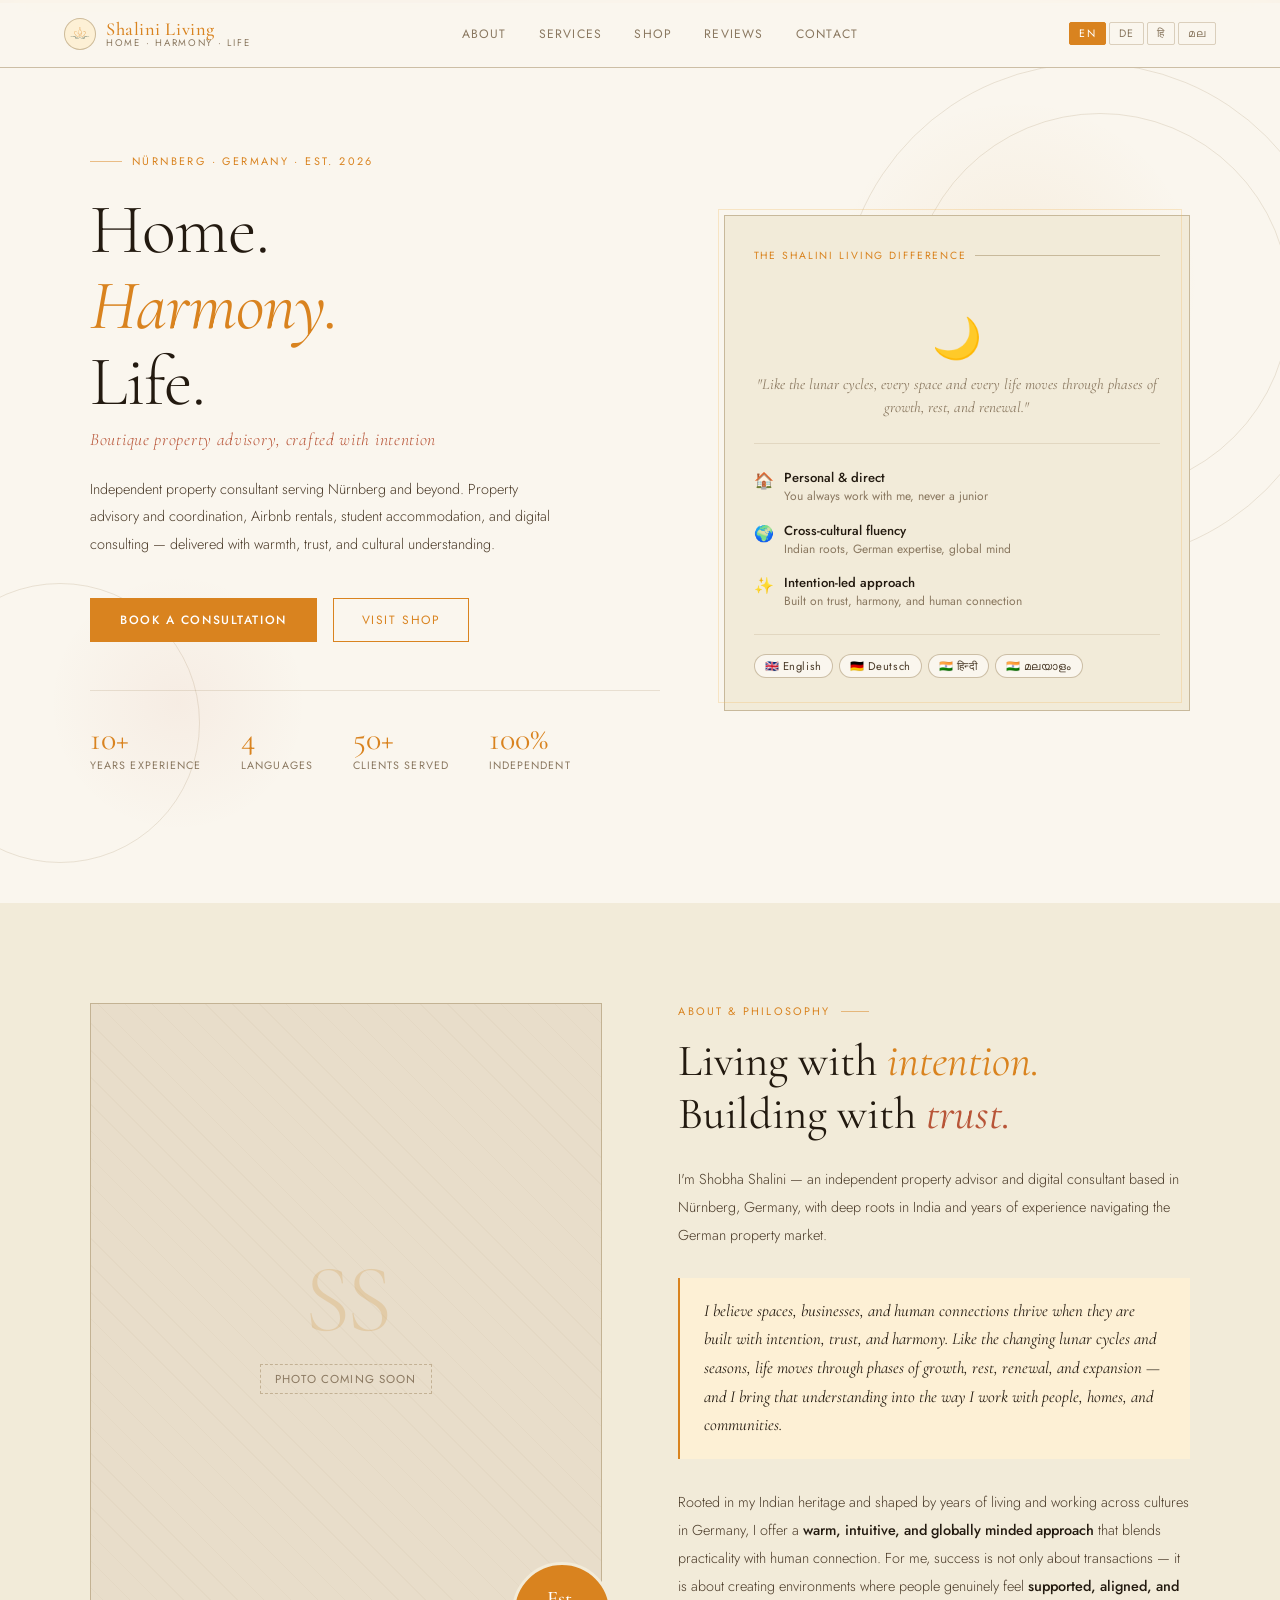
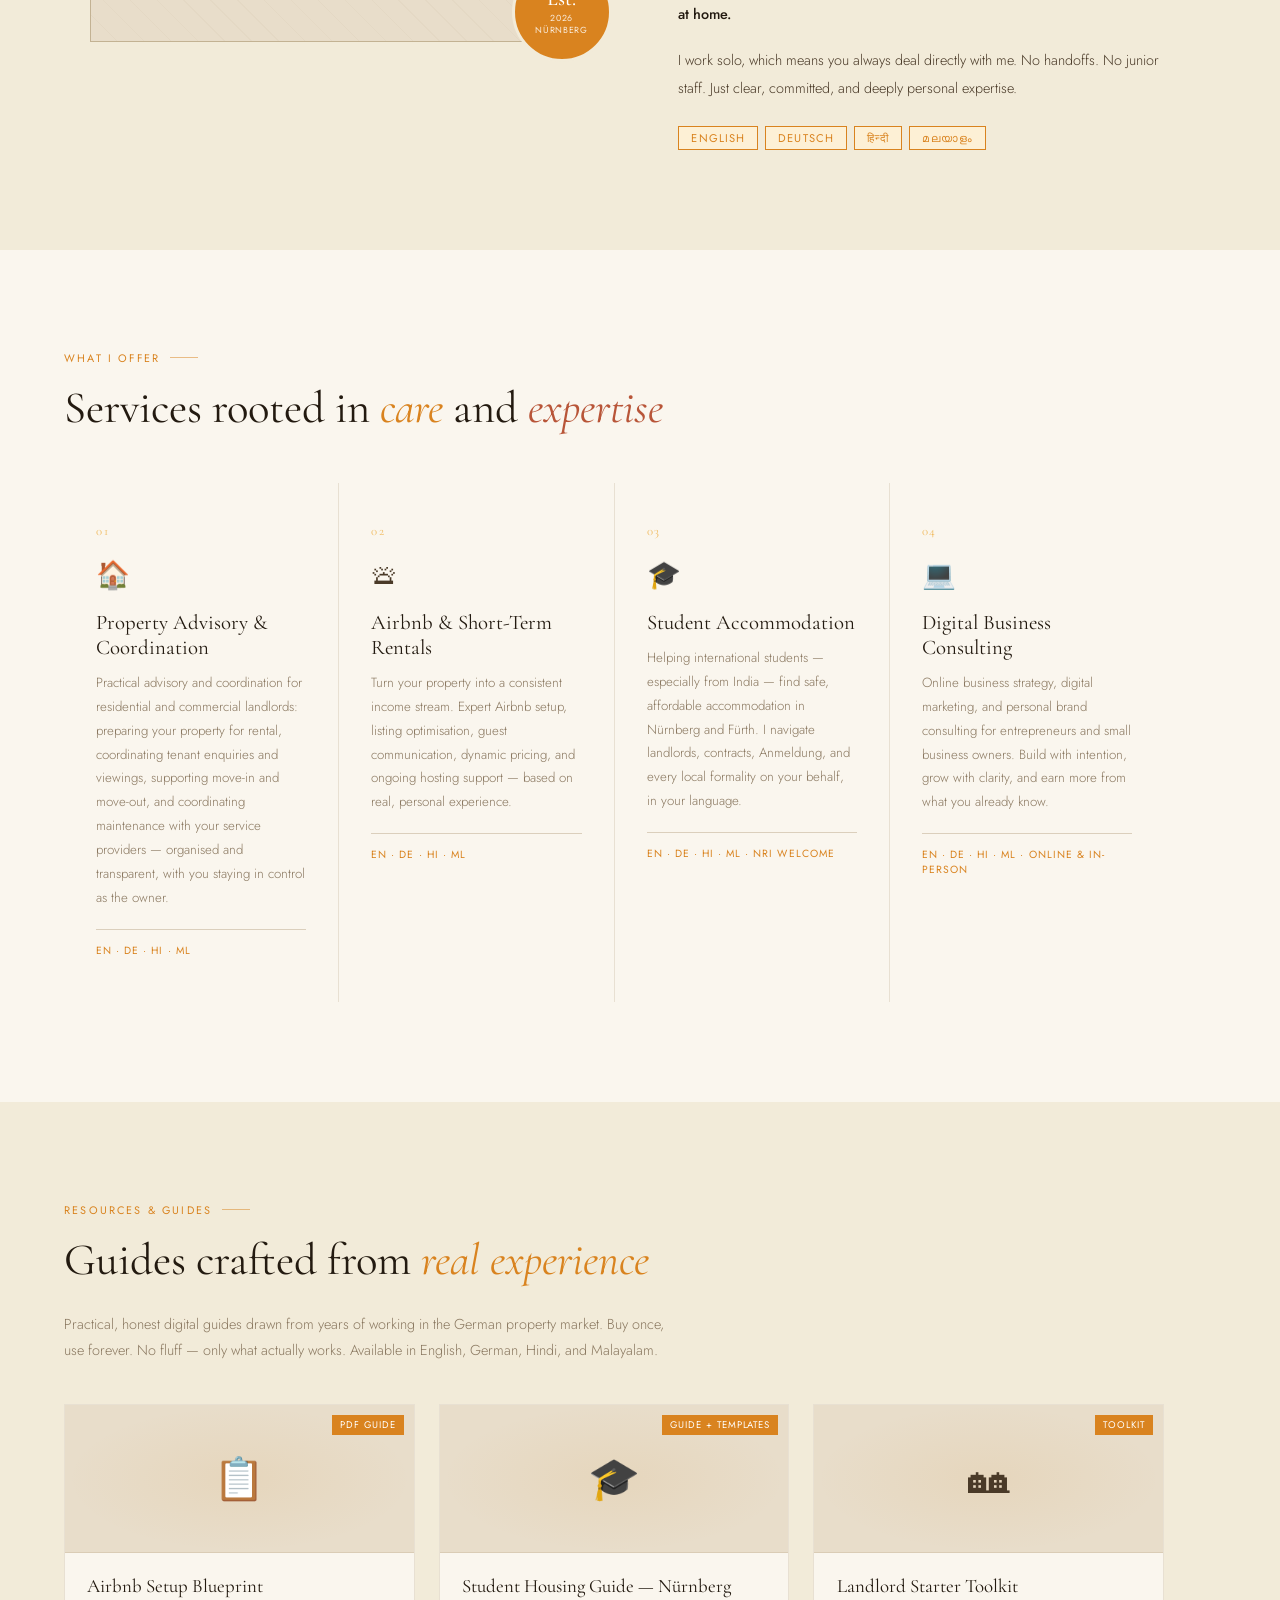
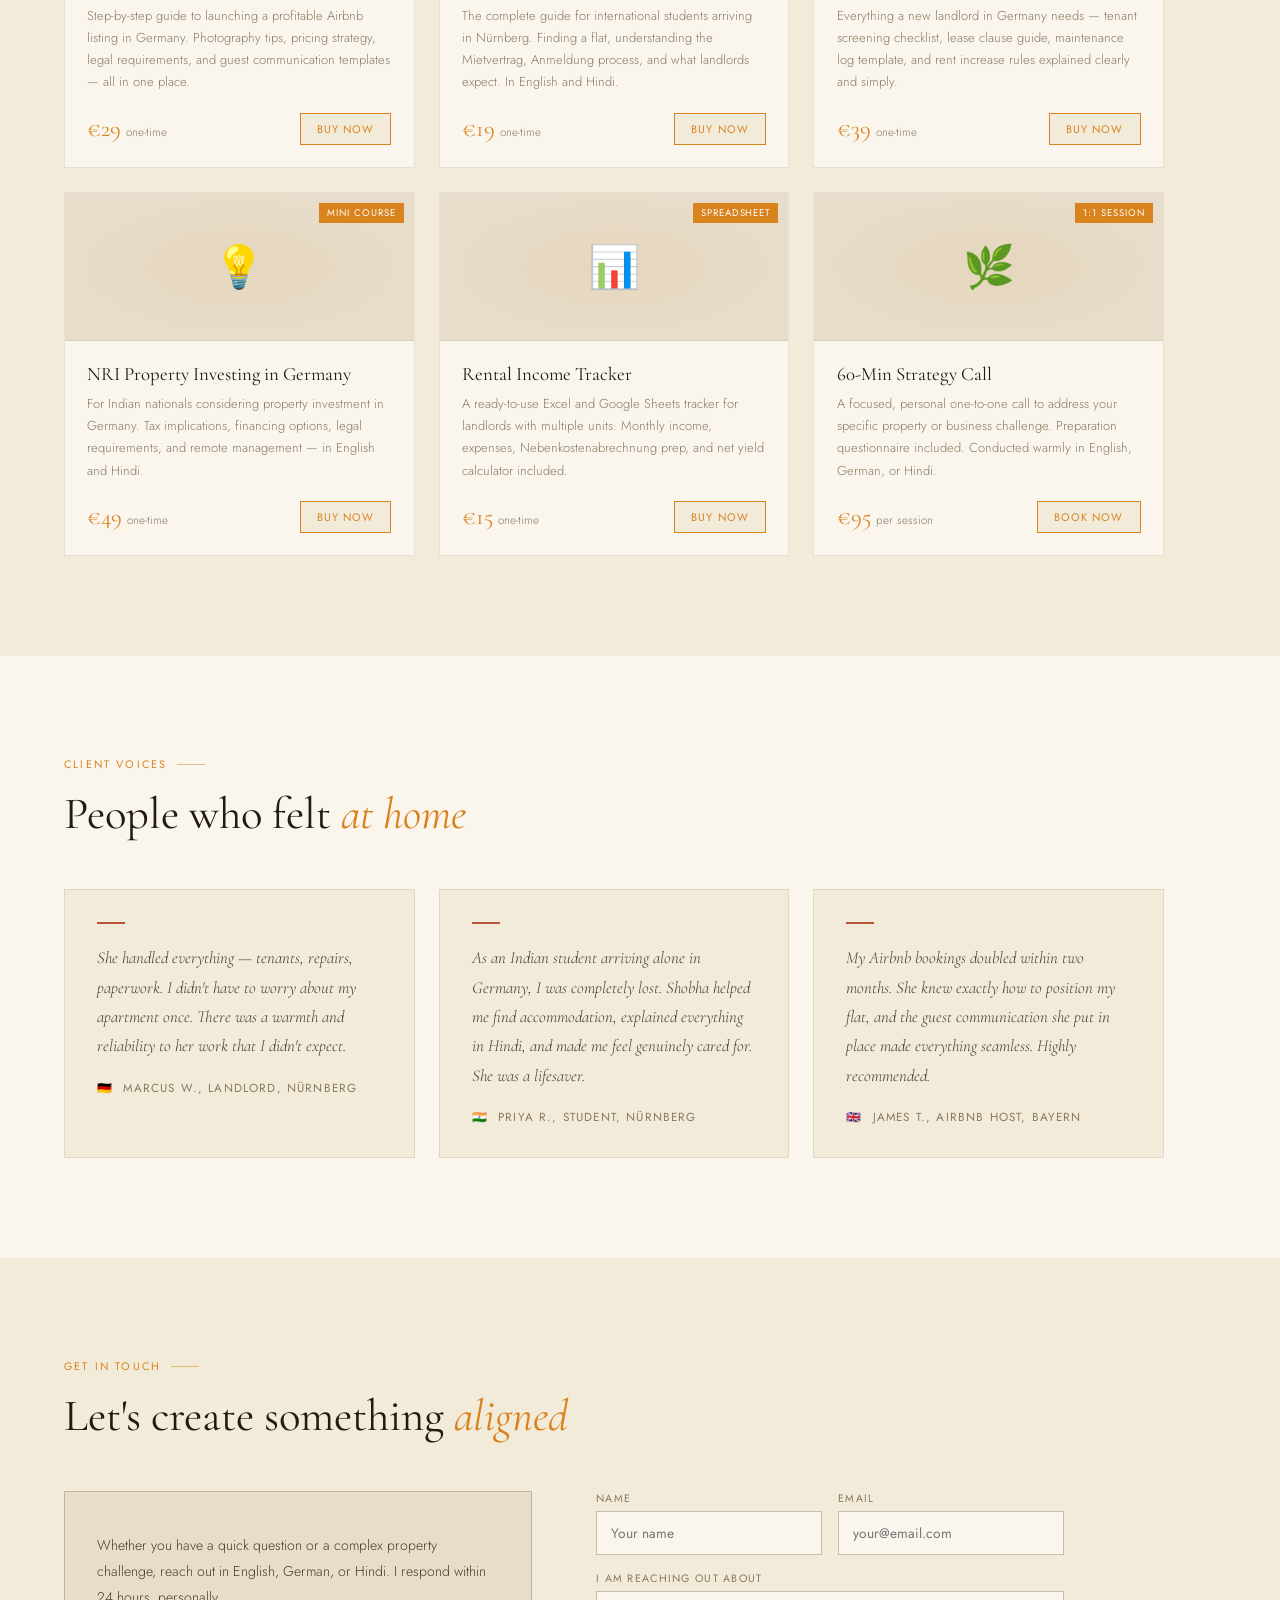
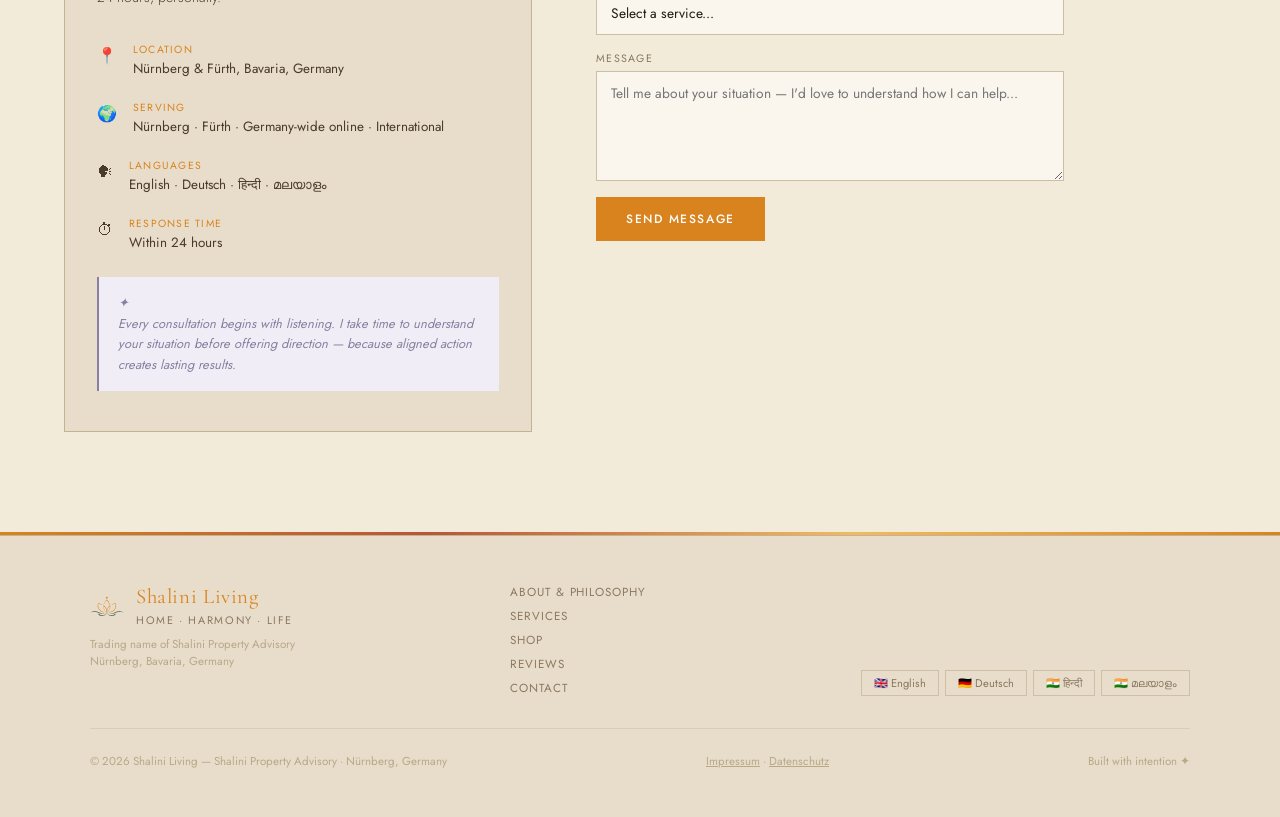
==== commit f6342555: "Update service wording to Property Advisory & Coordination" ====
--- a/index.html
+++ b/index.html
@@ -4,9 +4,9 @@
 <meta charset="UTF-8">
 <meta name="viewport" content="width=device-width, initial-scale=1.0">
 <title>Shalini Living — Home. Harmony. Life.</title>
-<meta name="description" content="Shalini Living — boutique property advisory, Airbnb management, student accommodation and digital consulting in Nürnberg, Germany. Serving clients in English, Deutsch, Hindi and Malayalam.">
+<meta name="description" content="Shalini Living — boutique property advisory, Airbnb hosting support, student accommodation and digital consulting in Nürnberg, Germany. Serving clients in English, Deutsch, Hindi and Malayalam.">
 <meta property="og:title" content="Shalini Living — Home. Harmony. Life.">
-<meta property="og:description" content="Independent property advisor in Nürnberg. Property management, Airbnb rentals, student accommodation and digital consulting — in English, German and Hindi.">
+<meta property="og:description" content="Independent property advisor in Nürnberg. Property advisory and coordination, Airbnb rentals, student accommodation and digital consulting — in English, German and Hindi.">
 <meta property="og:type" content="website">
 <meta property="og:locale" content="en_DE">
 <meta name="theme-color" content="#FAF6EE">
@@ -332,10 +332,10 @@
         <span data-lang="ml">ഉദ്ദേശ്യത്തോടെ രൂപകൽപ്പന ചെയ്ത ബൂട്ടീക്ക് പ്രോപ്പർട്ടി അഡ്വൈസറി</span>
       </p>
       <p class="hero-desc">
-        <span data-lang="en">Independent property consultant serving Nürnberg and beyond. Property management, Airbnb rentals, student accommodation, and digital consulting — delivered with warmth, trust, and cultural understanding.</span>
-        <span data-lang="de">Unabhängige Immobilienberaterin in Nürnberg. Immobilienverwaltung, Airbnb-Vermietung, Studentenunterkunft und digitale Beratung — mit Wärme, Vertrauen und kulturellem Verständnis.</span>
-        <span data-lang="hi">नूर्नबर्ग और उससे परे स्वतंत्र संपत्ति सलाहकार। संपत्ति प्रबंधन, Airbnb, छात्र आवास और डिजिटल परामर्श — गर्मजोशी और विश्वास के साथ।</span>
-        <span data-lang="ml">നൂർൻബർഗിലും അതിനപ്പുറവും സേവനം നൽകുന്ന സ്വതന്ത്ര പ്രോപ്പർട്ടി കൺസൾട്ടന്റ്. പ്രോപ്പർട്ടി മാനേജ്മെന്റ്, Airbnb വാടക, വിദ്യാർത്ഥി താമസസ്ഥലം, ഡിജിറ്റൽ കൺസൾട്ടിംഗ് — ഊഷ്മളതയോടും വിശ്വാസത്തോടും സാംസ്കാരിക ധാരണയോടും കൂടി.</span>
+        <span data-lang="en">Independent property consultant serving Nürnberg and beyond. Property advisory and coordination, Airbnb rentals, student accommodation, and digital consulting — delivered with warmth, trust, and cultural understanding.</span>
+        <span data-lang="de">Unabhängige Immobilienberaterin in Nürnberg. Immobilienberatung & Koordination, Airbnb-Vermietung, Studentenunterkunft und digitale Beratung — mit Wärme, Vertrauen und kulturellem Verständnis.</span>
+        <span data-lang="hi">नूर्नबर्ग और उससे परे स्वतंत्र संपत्ति सलाहकार। प्रॉपर्टी एडवाइजरी & कोआर्डिनेशन, Airbnb, छात्र आवास और डिजिटल परामर्श — गर्मजोशी और विश्वास के साथ।</span>
+        <span data-lang="ml">നൂർൻബർഗിലും അതിനപ്പുറവും സേവനം നൽകുന്ന സ്വതന്ത്ര പ്രോപ്പർട്ടി കൺസൾട്ടന്റ്. പ്രോപ്പർട്ടി അഡ്വൈസറി & കോർഡിനേഷൻ, Airbnb വാടക, വിദ്യാർത്ഥി താമസസ്ഥലം, ഡിജിറ്റൽ കൺസൾട്ടിംഗ് — ഊഷ്മളതയോടും വിശ്വാസത്തോടും സാംസ്കാരിക ധാരണയോടും കൂടി.</span>
       </p>
       <div class="hero-ctas">
         <a href="#contact" class="btn-primary">
@@ -506,15 +506,15 @@
       <div class="service-card">
         <span class="service-num">01</span>
         <span class="service-icon">🏠</span>
-        <h3 class="service-title"><span data-lang="en">Property Management</span><span data-lang="de">Immobilienverwaltung</span><span data-lang="hi">संपत्ति प्रबंधन</span><span data-lang="ml">പ്രോപ്പർട്ടി മാനേജ്മെന്റ്</span></h3>
-        <p class="service-desc"><span data-lang="en">Full-service management for residential and commercial landlords. Tenant relations, maintenance coordination, rental optimisation, and monthly reporting — so your property works for you, not the other way around.</span><span data-lang="de">Full-Service-Verwaltung für private und gewerbliche Vermieter. Mieterbetreuung, Koordination der Instandhaltung, Mietoptimierung und monatliche Berichte — damit Ihre Immobilie für Sie arbeitet, und nicht umgekehrt.</span><span data-lang="hi">आवासीय और वाणिज्यिक मकान मालिकों के लिए पूर्ण-सेवा प्रबंधन। किरायेदार संबंध, रखरखाव समन्वय, किराया अनुकूलन, और मासिक रिपोर्टिंग — ताकि आपकी संपत्ति आपके लिए काम करे, न कि इसके विपरीत।</span><span data-lang="ml">ആവാസ, വാണിജ്യ മേഖലകളിലെ ഭൂവുടമകൾക്കുള്ള പൂർണ സേവന മാനേജ്മെന്റ്. വാടകക്കാരുമായുള്ള ബന്ധം, അറ്റകുറ്റപ്പണി ഏകോപനം, വാടക ഒപ്റ്റിമൈസേഷൻ, മാസിക റിപ്പോർട്ടിംഗ് — നിങ്ങളുടെ പ്രോപ്പർട്ടി നിങ്ങൾക്കുവേണ്ടി പ്രവർത്തിക്കാൻ, തിരിച്ചല്ല.</span></p>
+        <h3 class="service-title"><span data-lang="en">Property Advisory & Coordination</span><span data-lang="de">Immobilienberatung & Koordination</span><span data-lang="hi">प्रॉपर्टी एडवाइजरी & कोआर्डिनेशन</span><span data-lang="ml">പ്രോപ്പർട്ടി അഡ്വൈസറി & കോർഡിനേഷൻ</span></h3>
+        <p class="service-desc"><span data-lang="en">Practical advisory and coordination for residential and commercial landlords: preparing your property for rental, coordinating tenant enquiries and viewings, supporting move-in and move-out, and coordinating maintenance with your service providers — organised and transparent, with you staying in control as the owner.</span><span data-lang="de">Praktische Beratung und Koordination für private und gewerbliche Vermieter: Vorbereitung Ihrer Immobilie für die Vermietung, Koordination von Mietinteressenten und Besichtigungen, Unterstützung bei Ein- und Auszug sowie Koordination von Instandhaltungsmaßnahmen mit Ihren Dienstleistern — organisiert und transparent, während Sie als Eigentümer die Entscheidungen treffen.</span><span data-lang="hi">रेसिडेंशियल और कमर्शियल मकान मालिकों के लिए प्रैक्टिकल एडवाइजरी और कोऑर्डिनेशन: अपनी प्रॉपर्टी को किराए पर देने के लिए तैयार करना, किरायेदारों की पूछताछ और व्यूइंग्स की प्रक्रिया का कोऑर्डिनेशन करना, मूव-इन और मूव-आउट में मदद करना, और आपके सर्विस प्रोवाइडर्स के साथ मेंटेनेंस का कोऑर्डिनेशन करना।</span><span data-lang="ml">റെസിഡൻഷ്യൽ, കൊമേഴ്‌സ്യൽ ലാൻഡ്‌ലോർഡ്സിന് വേണ്ടിയുള്ള പ്രാക്ടിക്കൽ അഡ്വൈസറിയും കോർഡിനേഷനും: നിങ്ങളുടെ പ്രോപ്പർട്ടി വാടകയ്ക്ക് കൊടുക്കാൻ പാകത്തിന് തയ്യാറാക്കുക, വാടകയ്ക്ക് എടുക്കാൻ വരുന്നവരുടെ എൻക്വയറീസും വ്യൂയിങ്സും കോർഡിനേറ്റ് ചെയ്യുക, മൂവ് ഇൻ, മൂവ് ഔട്ട് എന്നിവ ഹെൽപ്പ് ചെയ്യുക, നിങ്ങളുടെ സർവീസ് പ്രൊവൈഡേഴ്സുമായി ചേർന്ന് മെയിന്റനൻസ് കാര്യങ്ങൾ നോക്കുക.</span></p>
         <span class="service-tag">EN · DE · HI · ML</span>
       </div>
       <div class="service-card">
         <span class="service-num">02</span>
         <span class="service-icon">🛎</span>
         <h3 class="service-title"><span data-lang="en">Airbnb & Short-Term Rentals</span><span data-lang="de">Airbnb & Kurzzeitvermietung</span><span data-lang="hi">Airbnb और अल्पकालिक किराया</span><span data-lang="ml">Airbnb & ഹ്രസ്വകാല വാടക</span></h3>
-        <p class="service-desc"><span data-lang="en">Turn your property into a consistent income stream. Expert Airbnb setup, listing optimisation, guest communication, dynamic pricing, and ongoing management — based on real, personal experience.</span><span data-lang="de">Verwandeln Sie Ihre Immobilie in eine verlässliche Einnahmequelle. Fachkundige Airbnb-Einrichtung, Listing-Optimierung, Gästekommunikation, dynamische Preisgestaltung und laufende Verwaltung — basierend auf echter, persönlicher Erfahrung.</span><span data-lang="hi">अपनी संपत्ति को एक स्थिर आय स्रोत में बदलें। विशेषज्ञ Airbnb सेटअप, लिस्टिंग अनुकूलन, अतिथि संचार, गतिशील मूल्य निर्धारण, और निरंतर प्रबंधन — वास्तविक, व्यक्तिगत अनुभव पर आधारित।</span><span data-lang="ml">നിങ്ങളുടെ പ്രോപ്പർട്ടി ഒരു സ്ഥിരവരുമാന ഉറവിടമാക്കി മാറ്റുക. വിദഗ്ദ്ധമായ Airbnb സജ്ജീകരണം, ലിസ്റ്റിംഗ് ഒപ്റ്റിമൈസേഷൻ, അതിഥി ആശയവിനിമയം, ചലനാത്മക വിലനിർണ്ണയം, തുടർച്ചയായ മാനേജ്മെന്റ് — യഥാർത്ഥ, വ്യക്തിഗത അനുഭവത്തെ അടിസ്ഥാനമാക്കി.</span></p>
+        <p class="service-desc"><span data-lang="en">Turn your property into a consistent income stream. Expert Airbnb setup, listing optimisation, guest communication, dynamic pricing, and ongoing hosting support — based on real, personal experience.</span><span data-lang="de">Verwandeln Sie Ihre Immobilie in eine verlässliche Einnahmequelle. Fachkundige Airbnb-Einrichtung, Listing-Optimierung, Gästekommunikation, dynamische Preisgestaltung und laufende Betreuung — basierend auf echter, persönlicher Erfahrung.</span><span data-lang="hi">अपनी संपत्ति को एक स्थिर आय स्रोत में बदलें। विशेषज्ञ Airbnb सेटअप, लिस्टिंग अनुकूलन, अतिथि संचार, गतिशील मूल्य निर्धारण, और ऑनगोइंग होस्टिंग सपोर्ट — बिल्कुल असली और पर्सनल एक्सपीरियंस के आधार पर।</span><span data-lang="ml">നിങ്ങളുടെ പ്രോപ്പർട്ടി ഒരു സ്ഥിരവരുമാന ഉറവിടമാക്കി മാറ്റുക. വിദഗ്ദ്ധമായ Airbnb സജ്ജീകരണം, ലിസ്റ്റിംഗ് ഒപ്റ്റിമൈസേഷൻ, അതിഥി ആശയവിനിമയം, ചലനാത്മക വിലനിർണ്ണയം, പിന്നെ ഓൺഗോയിങ് ഹോസ്റ്റിങ് സപ്പോർട്ടും — പക്കാ റിയൽ ആയ പേഴ്സണൽ എക്സ്പീരിയൻസ് വെച്ച്.</span></p>
         <span class="service-tag">EN · DE · HI · ML</span>
       </div>
       <div class="service-card">
@@ -709,7 +709,7 @@
         <label class="form-label"><span data-lang="en">I am reaching out about</span><span data-lang="de">Ich melde mich bezüglich</span><span data-lang="hi">मैं संपर्क कर रहा/रही हूं</span><span data-lang="ml">ഞാൻ ബന്ധപ്പെടുന്നത്</span></label>
         <select class="form-select form-input" name="service">
           <option value="" class="i18n-option" data-en="Select a service..." data-de="Dienstleistung auswählen..." data-hi="एक सेवा चुनें..." data-ml="ഒരു സേവനം തിരഞ്ഞെടുക്കുക...">Select a service...</option>
-          <option class="i18n-option" data-en="Property Management" data-de="Immobilienverwaltung" data-hi="संपत्ति प्रबंधन" data-ml="പ്രോപ്പർട്ടി മാനേജ്മെന്റ്">Property Management</option>
+          <option class="i18n-option" data-en="Property Advisory & Coordination" data-de="Immobilienberatung & Koordination" data-hi="प्रॉपर्टी एडवाइजरी & कोआर्डिनेशन" data-ml="പ്രോപ്പർട്ടി അഡ്വൈസറി & കോർഡിനേഷൻ">Property Advisory & Coordination</option>
           <option class="i18n-option" data-en="Airbnb & Short-Term Rentals" data-de="Airbnb & Kurzzeitvermietung" data-hi="Airbnb और अल्पकालिक किराया" data-ml="Airbnb & ഹ്രസ്വകാല വാടക">Airbnb & Short-Term Rentals</option>
           <option class="i18n-option" data-en="Student Accommodation — Nürnberg / Fürth" data-de="Studentenunterkunft — Nürnberg / Fürth" data-hi="छात्र आवास — नूर्नबर्ग / फ्यूर्ट" data-ml="വിദ്യാർത്ഥി താമസസ്ഥലം — നൂർൻബർഗ് / ഫ്യൂർത്ത്">Student Accommodation — Nürnberg / Fürth</option>
           <option class="i18n-option" data-en="Digital Business Consulting" data-de="Digitale Unternehmensberatung" data-hi="डिजिटल व्यापार परामर्श" data-ml="ഡിജിറ്റൽ ബിസിനസ് കൺസൾട്ടിംഗ്">Digital Business Consulting</option>
--- a/assets/css/style.css
+++ b/assets/css/style.css
@@ -547,6 +547,8 @@
   display:flex;justify-content:space-between;flex-wrap:wrap;gap:0.5rem;
 }
 
+.footer-legal-links a{color:var(--text-light)}
+.footer-legal-links a:hover{color:var(--saffron)}
 /* ── LANG SYSTEM ── */
 [data-lang]{display:none}
 [data-lang="en"]{display:block}
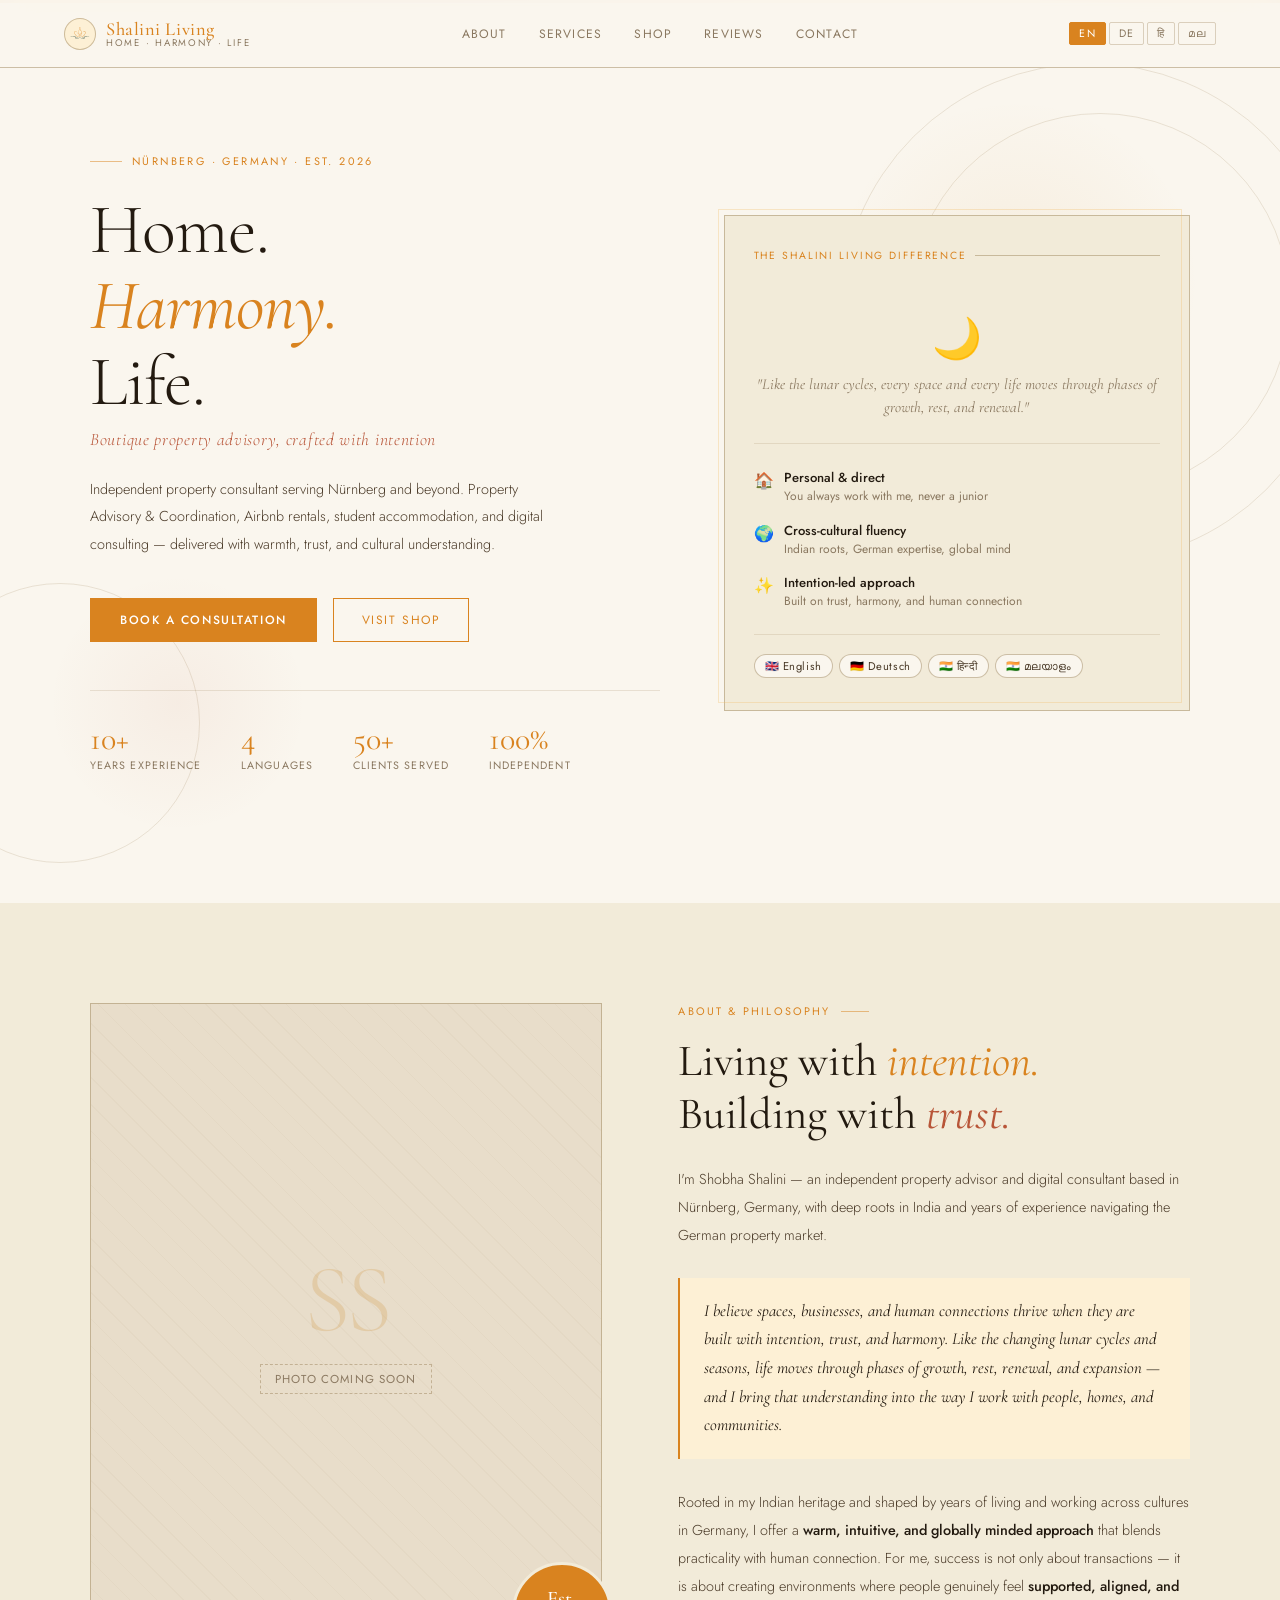
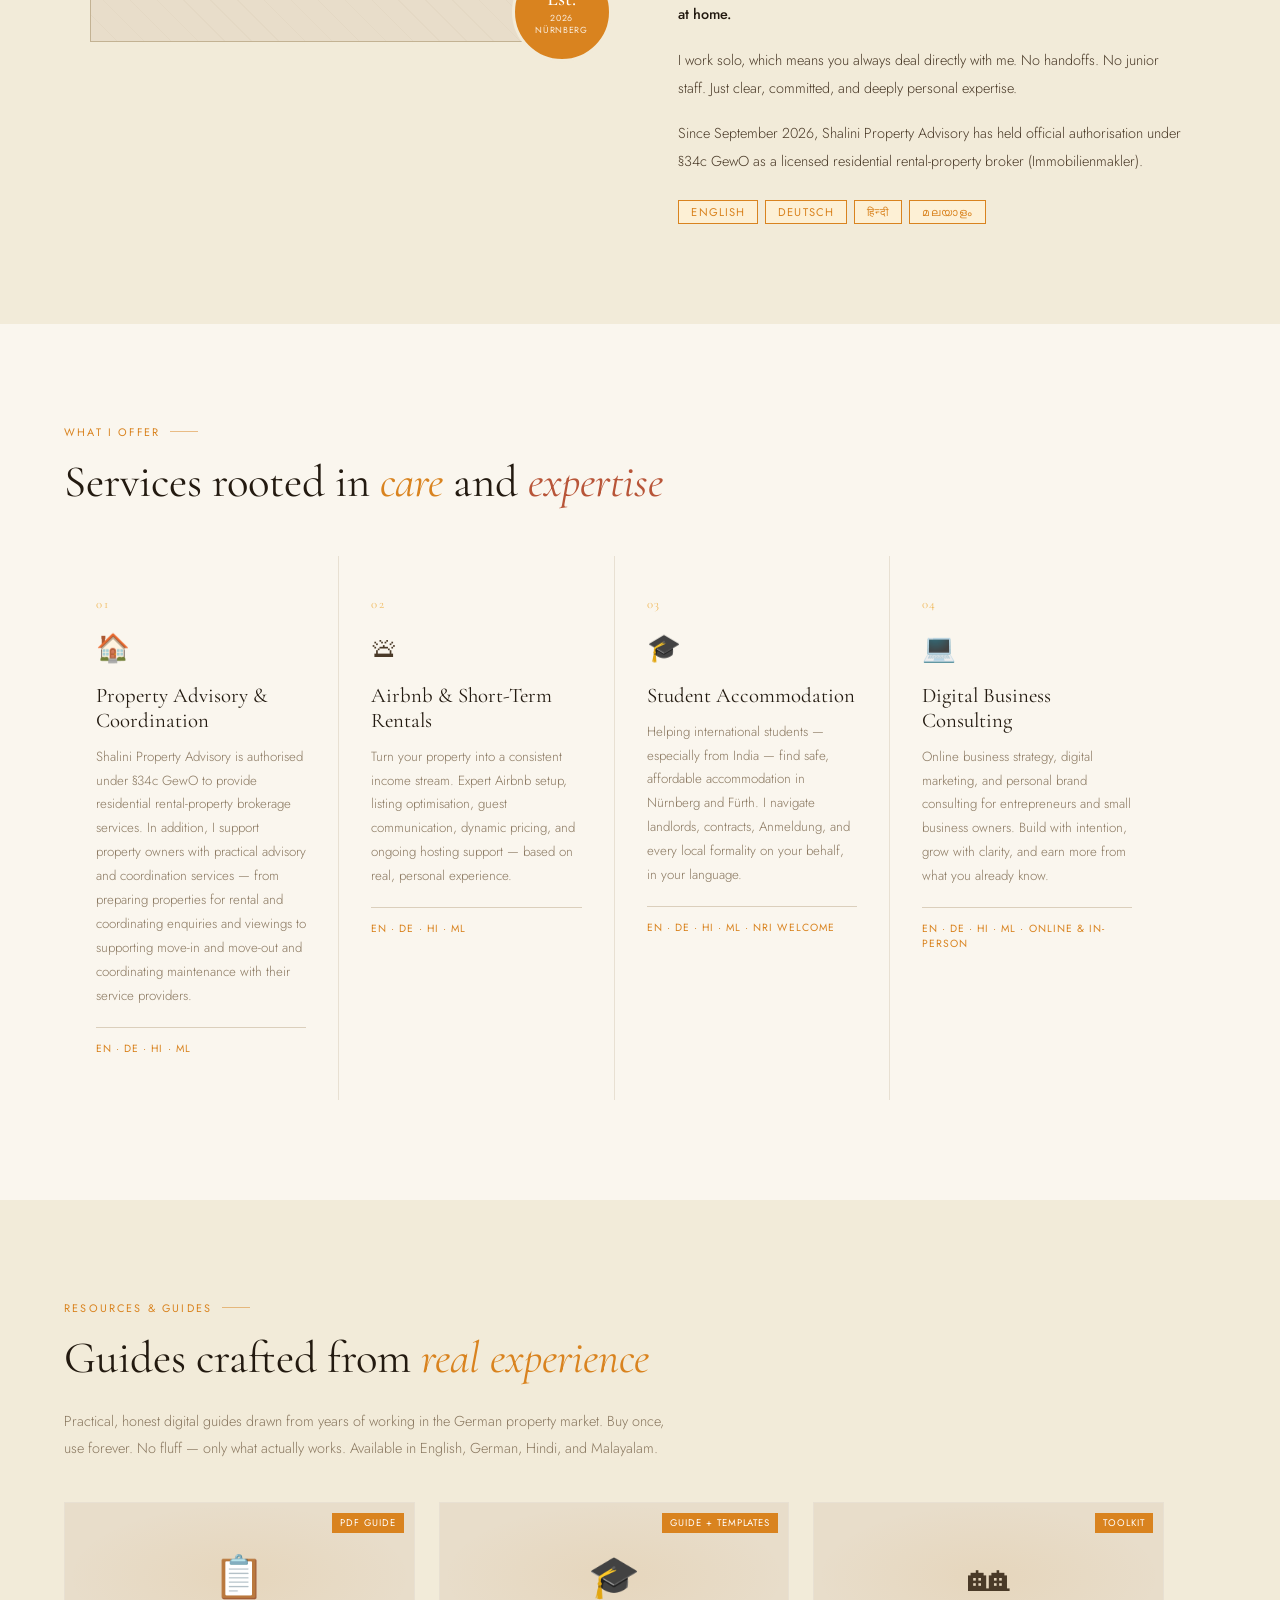
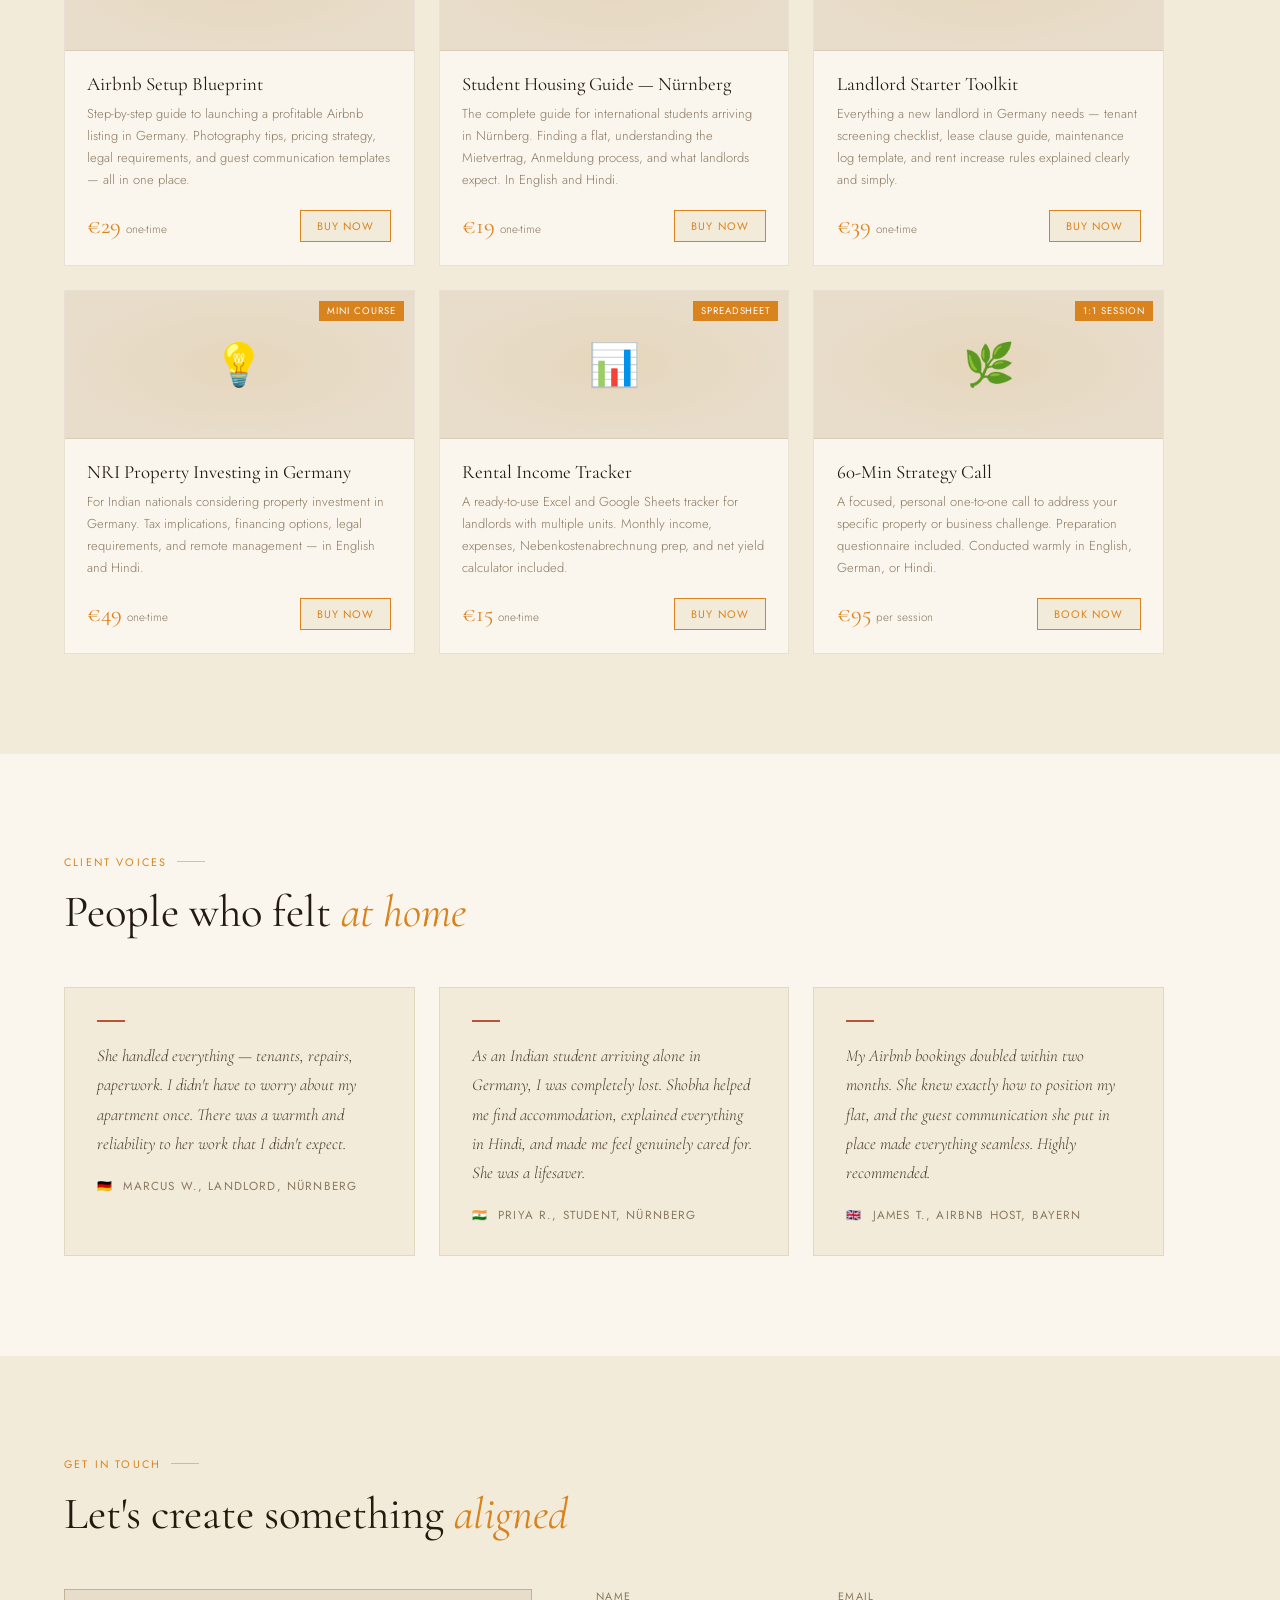
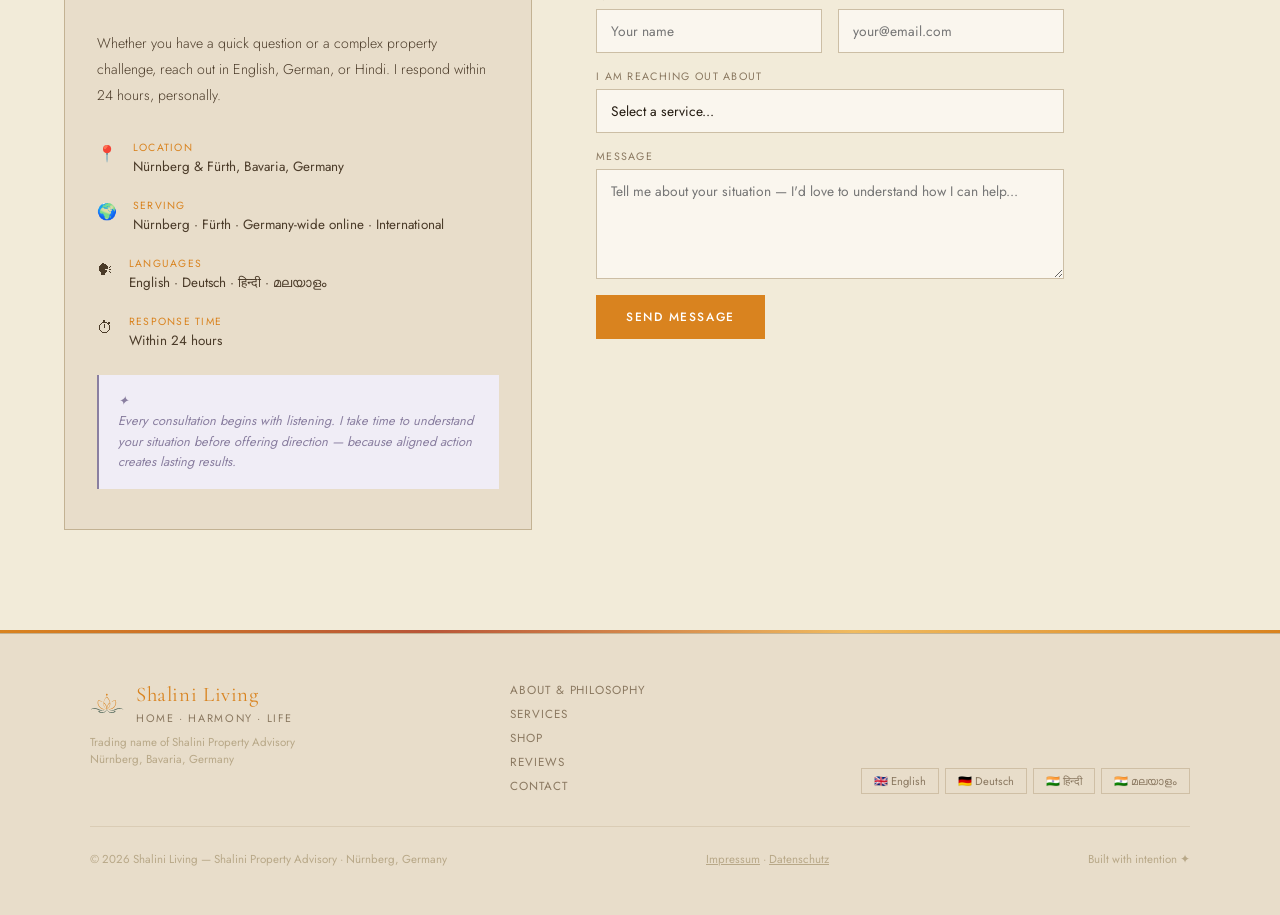
==== commit b17a1209: "Update index.html Add §34c GewO authorisation and update Property Advisory & Coordination wording (E" ====
--- a/index.html
+++ b/index.html
@@ -6,7 +6,7 @@
 <title>Shalini Living — Home. Harmony. Life.</title>
 <meta name="description" content="Shalini Living — boutique property advisory, Airbnb hosting support, student accommodation and digital consulting in Nürnberg, Germany. Serving clients in English, Deutsch, Hindi and Malayalam.">
 <meta property="og:title" content="Shalini Living — Home. Harmony. Life.">
-<meta property="og:description" content="Independent property advisor in Nürnberg. Property advisory and coordination, Airbnb rentals, student accommodation and digital consulting — in English, German and Hindi.">
+<meta property="og:description" content="Independent property advisor in Nürnberg. Property Advisory & Coordination, Airbnb rentals, student accommodation and digital consulting — in English, German and Hindi.">
 <meta property="og:type" content="website">
 <meta property="og:locale" content="en_DE">
 <meta name="theme-color" content="#FAF6EE">
@@ -332,10 +332,10 @@
         <span data-lang="ml">ഉദ്ദേശ്യത്തോടെ രൂപകൽപ്പന ചെയ്ത ബൂട്ടീക്ക് പ്രോപ്പർട്ടി അഡ്വൈസറി</span>
       </p>
       <p class="hero-desc">
-        <span data-lang="en">Independent property consultant serving Nürnberg and beyond. Property advisory and coordination, Airbnb rentals, student accommodation, and digital consulting — delivered with warmth, trust, and cultural understanding.</span>
+        <span data-lang="en">Independent property consultant serving Nürnberg and beyond. Property Advisory & Coordination, Airbnb rentals, student accommodation, and digital consulting — delivered with warmth, trust, and cultural understanding.</span>
         <span data-lang="de">Unabhängige Immobilienberaterin in Nürnberg. Immobilienberatung & Koordination, Airbnb-Vermietung, Studentenunterkunft und digitale Beratung — mit Wärme, Vertrauen und kulturellem Verständnis.</span>
-        <span data-lang="hi">नूर्नबर्ग और उससे परे स्वतंत्र संपत्ति सलाहकार। प्रॉपर्टी एडवाइजरी & कोआर्डिनेशन, Airbnb, छात्र आवास और डिजिटल परामर्श — गर्मजोशी और विश्वास के साथ।</span>
-        <span data-lang="ml">നൂർൻബർഗിലും അതിനപ്പുറവും സേവനം നൽകുന്ന സ്വതന്ത്ര പ്രോപ്പർട്ടി കൺസൾട്ടന്റ്. പ്രോപ്പർട്ടി അഡ്വൈസറി & കോർഡിനേഷൻ, Airbnb വാടക, വിദ്യാർത്ഥി താമസസ്ഥലം, ഡിജിറ്റൽ കൺസൾട്ടിംഗ് — ഊഷ്മളതയോടും വിശ്വാസത്തോടും സാംസ്കാരിക ധാരണയോടും കൂടി.</span>
+        <span data-lang="hi">नूर्नबर्ग और उससे परे स्वतंत्र संपत्ति सलाहकार। प्रॉपर्टी एडवाइज़री और समन्वय, Airbnb, छात्र आवास और डिजिटल परामर्श — गर्मजोशी और विश्वास के साथ।</span>
+        <span data-lang="ml">നൂർൻബർഗിലും അതിനപ്പുറവും സേവനം നൽകുന്ന സ്വതന്ത്ര പ്രോപ്പർട്ടി കൺസൾട്ടന്റ്. പ്രോപ്പർട്ടി അഡ്വൈസറിയും ഏകോപനവും, Airbnb വാടക, വിദ്യാർത്ഥി താമസസ്ഥലം, ഡിജിറ്റൽ കൺസൾട്ടിംഗ് — ഊഷ്മളതയോടും വിശ്വാസത്തോടും സാംസ്കാരിക ധാരണയോടും കൂടി.</span>
       </p>
       <div class="hero-ctas">
         <a href="#contact" class="btn-primary">
@@ -451,6 +451,7 @@
           </div>
           <p>Rooted in my Indian heritage and shaped by years of living and working across cultures in Germany, I offer a <strong>warm, intuitive, and globally minded approach</strong> that blends practicality with human connection. For me, success is not only about transactions — it is about creating environments where people genuinely feel <strong>supported, aligned, and at home.</strong></p>
           <p>I work solo, which means you always deal directly with me. No handoffs. No junior staff. Just clear, committed, and deeply personal expertise.</p>
+          <p>Since September 2026, Shalini Property Advisory has held official authorisation under §34c GewO as a licensed residential rental-property broker (Immobilienmakler).</p>
         </div>
         <div data-lang="de">
           <p>Ich bin Shobha Shalini — eine unabhängige Immobilienberaterin und digitale Beraterin mit Sitz in Nürnberg, Deutschland, mit tiefen Wurzeln in Indien und langjähriger Erfahrung im deutschen Immobilienmarkt.</p>
@@ -459,6 +460,7 @@
           </div>
           <p>Verwurzelt in meinem indischen Erbe und geprägt durch Jahre des Lebens und Arbeitens über Kulturen hinweg in Deutschland, biete ich einen <strong>herzlichen, intuitiven und weltoffenen Ansatz</strong>, der Pragmatismus mit menschlicher Verbindung verbindet. Für mich bedeutet Erfolg nicht nur Transaktionen — es geht darum, Umgebungen zu schaffen, in denen Menschen sich wirklich <strong>unterstützt, im Einklang und zuhause fühlen.</strong></p>
           <p>Ich arbeite allein, was bedeutet, dass Sie immer direkt mit mir zu tun haben. Keine Weitergabe an andere. Kein Nachwuchspersonal. Nur klare, engagierte und zutiefst persönliche Expertise.</p>
+          <p>Seit September 2026 ist Shalini Property Advisory offiziell nach §34c GewO als Immobilienmaklerin für die Vermittlung von Wohnraum-Mietverträgen zugelassen.</p>
         </div>
         <div data-lang="hi">
           <p>मैं शोभा शालिनी हूं — नूर्नबर्ग, जर्मनी में स्थित एक स्वतंत्र संपत्ति सलाहकार और डिजिटल परामर्शदाता, भारत में गहरी जड़ों और जर्मन संपत्ति बाजार में वर्षों के अनुभव के साथ।</p>
@@ -467,6 +469,7 @@
           </div>
           <p>अपनी भारतीय विरासत में निहित और जर्मनी में विभिन्न संस्कृतियों में रहने और काम करने के वर्षों से आकार लेते हुए, मैं एक <strong>गर्मजोश, सहज और वैश्विक सोच वाला दृष्टिकोण</strong> प्रस्तुत करती हूं जो व्यावहारिकता को मानवीय संबंध के साथ जोड़ता है। मेरे लिए सफलता केवल लेन-देन के बारे में नहीं है — यह ऐसे माहौल बनाने के बारे में है जहां लोग वास्तव में <strong>समर्थित, सुसंगत और घर जैसा महसूस करें।</strong></p>
           <p>मैं अकेले काम करती हूं, जिसका अर्थ है कि आप हमेशा सीधे मुझसे बात करते हैं। कोई हैंडऑफ नहीं। कोई जूनियर स्टाफ नहीं। केवल स्पष्ट, प्रतिबद्ध और गहरी व्यक्तिगत विशेषज्ञता।</p>
+          <p>सितंबर 2026 से, शालिनी प्रॉपर्टी एडवाइज़री को §34c GewO के अंतर्गत फ्लैट / मकान दिलाने की सेवा के लिए इस्टेट एजेंट के रूप में आधिकारिक अनुमति प्राप्त है।</p>
         </div>
         <div data-lang="ml">
           <p>ഞാൻ ഷോഭ ശാലിനി — നൂർൻബർഗ്, ജർമ്മനിയിൽ ആസ്ഥാനമായി പ്രവർത്തിക്കുന്ന ഒരു സ്വതന്ത്ര പ്രോപ്പർട്ടി അഡ്വൈസറും ഡിജിറ്റൽ കൺസൾട്ടന്റും, ഇന്ത്യയിൽ ആഴത്തിലുള്ള വേരുകളും ജർമ്മൻ പ്രോപ്പർട്ടി വിപണിയിലെ വർഷങ്ങളുടെ അനുഭവവുമുള്ള ആൾ.</p>
@@ -475,6 +478,7 @@
           </div>
           <p>എന്റെ ഇന്ത്യൻ പൈതൃകത്തിൽ വേരൂന്നിയതും ജർമ്മനിയിൽ വിവിധ സംസ്കാരങ്ങൾക്കിടയിൽ ജീവിച്ചും പ്രവർത്തിച്ചും രൂപപ്പെട്ടതുമായ ഞാൻ, പ്രായോഗികതയെ മനുഷ്യബന്ധവുമായി സമന്വയിപ്പിക്കുന്ന <strong>ഊഷ്മളവും അവബോധജന്യവും ആഗോള മനസ്സുള്ളതുമായ ഒരു സമീപനം</strong> വാഗ്ദാനം ചെയ്യുന്നു. എനിക്ക് വിജയം എന്നാൽ കേവലം ഇടപാടുകൾ മാത്രമല്ല — ആളുകൾക്ക് യഥാർത്ഥത്തിൽ <strong>പിന്തുണയും യോജിപ്പും വീട്ടിലെന്ന അനുഭവവും</strong> തോന്നുന്ന ഇടങ്ങൾ സൃഷ്ടിക്കുക എന്നതാണ്.</p>
           <p>ഞാൻ ഒറ്റയ്ക്ക് പ്രവർത്തിക്കുന്നു — അതിനർത്ഥം നിങ്ങൾ എല്ലായ്പ്പോഴും നേരിട്ട് എന്നോടൊപ്പം ഇടപഴകുന്നു എന്നാണ്. കൈമാറ്റങ്ങളില്ല. ജൂനിയർ സ്റ്റാഫ് ഇല്ല. വ്യക്തവും പ്രതിബദ്ധവും ആഴത്തിൽ വ്യക്തിഗതവുമായ വൈദഗ്ദ്ധ്യം മാത്രം.</p>
+          <p>2026 സെപ്റ്റംബർ മുതൽ, §34c GewO പ്രകാരം ഷാലിനി പ്രോപ്പർട്ടി അഡ്വൈസറിക്ക് വാടക വസതികളുടെ ഇടപാടുകൾ മധ്യസ്ഥം വഹിക്കുന്നതിനുള്ള (Immobilienmakler) ഔദ്യോഗിക അനുമതി ലഭിച്ചിട്ടുണ്ട്.</p>
         </div>
       </div>
       <div class="about-langs">
@@ -506,8 +510,8 @@
       <div class="service-card">
         <span class="service-num">01</span>
         <span class="service-icon">🏠</span>
-        <h3 class="service-title"><span data-lang="en">Property Advisory & Coordination</span><span data-lang="de">Immobilienberatung & Koordination</span><span data-lang="hi">प्रॉपर्टी एडवाइजरी & कोआर्डिनेशन</span><span data-lang="ml">പ്രോപ്പർട്ടി അഡ്വൈസറി & കോർഡിനേഷൻ</span></h3>
-        <p class="service-desc"><span data-lang="en">Practical advisory and coordination for residential and commercial landlords: preparing your property for rental, coordinating tenant enquiries and viewings, supporting move-in and move-out, and coordinating maintenance with your service providers — organised and transparent, with you staying in control as the owner.</span><span data-lang="de">Praktische Beratung und Koordination für private und gewerbliche Vermieter: Vorbereitung Ihrer Immobilie für die Vermietung, Koordination von Mietinteressenten und Besichtigungen, Unterstützung bei Ein- und Auszug sowie Koordination von Instandhaltungsmaßnahmen mit Ihren Dienstleistern — organisiert und transparent, während Sie als Eigentümer die Entscheidungen treffen.</span><span data-lang="hi">रेसिडेंशियल और कमर्शियल मकान मालिकों के लिए प्रैक्टिकल एडवाइजरी और कोऑर्डिनेशन: अपनी प्रॉपर्टी को किराए पर देने के लिए तैयार करना, किरायेदारों की पूछताछ और व्यूइंग्स की प्रक्रिया का कोऑर्डिनेशन करना, मूव-इन और मूव-आउट में मदद करना, और आपके सर्विस प्रोवाइडर्स के साथ मेंटेनेंस का कोऑर्डिनेशन करना।</span><span data-lang="ml">റെസിഡൻഷ്യൽ, കൊമേഴ്‌സ്യൽ ലാൻഡ്‌ലോർഡ്സിന് വേണ്ടിയുള്ള പ്രാക്ടിക്കൽ അഡ്വൈസറിയും കോർഡിനേഷനും: നിങ്ങളുടെ പ്രോപ്പർട്ടി വാടകയ്ക്ക് കൊടുക്കാൻ പാകത്തിന് തയ്യാറാക്കുക, വാടകയ്ക്ക് എടുക്കാൻ വരുന്നവരുടെ എൻക്വയറീസും വ്യൂയിങ്സും കോർഡിനേറ്റ് ചെയ്യുക, മൂവ് ഇൻ, മൂവ് ഔട്ട് എന്നിവ ഹെൽപ്പ് ചെയ്യുക, നിങ്ങളുടെ സർവീസ് പ്രൊവൈഡേഴ്സുമായി ചേർന്ന് മെയിന്റനൻസ് കാര്യങ്ങൾ നോക്കുക.</span></p>
+        <h3 class="service-title"><span data-lang="en">Property Advisory & Coordination</span><span data-lang="de">Immobilienberatung & Koordination</span><span data-lang="hi">प्रॉपर्टी एडवाइज़री और समन्वय</span><span data-lang="ml">പ്രോപ്പർട്ടി അഡ്വൈസറിയും ഏകോപനവും</span></h3>
+        <p class="service-desc"><span data-lang="en">Shalini Property Advisory is authorised under §34c GewO to provide residential rental-property brokerage services. In addition, I support property owners with practical advisory and coordination services — from preparing properties for rental and coordinating enquiries and viewings to supporting move-in and move-out and coordinating maintenance with their service providers.</span><span data-lang="de">Shalini Property Advisory ist nach §34c GewO zur Vermittlung von Mietverträgen für Wohnraum zugelassen. Darüber hinaus unterstütze ich Eigentümer mit praktischen Beratungs- und Koordinationsleistungen — von der Vorbereitung der Immobilie für die Vermietung über die Koordination von Anfragen und Besichtigungen bis hin zur Unterstützung bei Ein- und Auszug und der Koordination von Instandhaltungsarbeiten mit den jeweiligen Dienstleistern.</span><span data-lang="hi">शालिनी प्रॉपर्टी एडवाइज़री को §34c GewO के अंतर्गत फ्लैट / मकान दिलाने की सेवा प्रदान करने की आधिकारिक अनुमति प्राप्त है। इसके अतिरिक्त, मैं संपत्ति मालिकों को व्यावहारिक सलाह और समन्वय सेवाएँ प्रदान करती हूँ — किराये के लिए संपत्ति तैयार करने और पूछताछ व विज़िट का समन्वय करने से लेकर, मूव-इन और मूव-आउट में सहायता तथा संबंधित सर्विस प्रोवाइडर्स के साथ मेंटेनेंस का समन्वय करने तक।</span><span data-lang="ml">§34c GewO പ്രകാരം വാടക വസതികളുടെ കരാറുകൾ മധ്യസ്ഥം വഹിക്കുന്നതിനുള്ള (ബ്രോക്കറേജ്) അനുമതി ഷാലിനി പ്രോപ്പർട്ടി അഡ്വൈസറിക്ക് ഉണ്ട്. ഇതിനു പുറമെ, വസ്തു ഉടമകൾക്ക് പ്രായോഗികമായ ഉപദേശക, ഏകോപന സേവനങ്ങളിൽ ഞാൻ സഹായം നൽകുന്നു — വാടകയ്ക്കായി വസ്തു തയ്യാറാക്കുന്നത്, അന്വേഷണങ്ങളും സന്ദർശനങ്ങളും ഏകോപിപ്പിക്കുന്നത് മുതൽ, മൂവ്-ഇൻ, മൂവ്-ഔട്ട് എന്നിവയ്ക്ക് പിന്തുണ നൽകുന്നതും സേവന ദാതാക്കളുമായി അറ്റകുറ്റപ്പണി ഏകോപിപ്പിക്കുന്നതും വരെ.</span></p>
         <span class="service-tag">EN · DE · HI · ML</span>
       </div>
       <div class="service-card">
@@ -709,7 +713,7 @@
         <label class="form-label"><span data-lang="en">I am reaching out about</span><span data-lang="de">Ich melde mich bezüglich</span><span data-lang="hi">मैं संपर्क कर रहा/रही हूं</span><span data-lang="ml">ഞാൻ ബന്ധപ്പെടുന്നത്</span></label>
         <select class="form-select form-input" name="service">
           <option value="" class="i18n-option" data-en="Select a service..." data-de="Dienstleistung auswählen..." data-hi="एक सेवा चुनें..." data-ml="ഒരു സേവനം തിരഞ്ഞെടുക്കുക...">Select a service...</option>
-          <option class="i18n-option" data-en="Property Advisory & Coordination" data-de="Immobilienberatung & Koordination" data-hi="प्रॉपर्टी एडवाइजरी & कोआर्डिनेशन" data-ml="പ്രോപ്പർട്ടി അഡ്വൈസറി & കോർഡിനേഷൻ">Property Advisory & Coordination</option>
+          <option class="i18n-option" data-en="Property Advisory & Coordination" data-de="Immobilienberatung & Koordination" data-hi="प्रॉपर्टी एडवाइज़री और समन्वय" data-ml="പ്രോപ്പർട്ടി അഡ്വൈസറിയും ഏകോപനവും">Property Advisory & Coordination</option>
           <option class="i18n-option" data-en="Airbnb & Short-Term Rentals" data-de="Airbnb & Kurzzeitvermietung" data-hi="Airbnb और अल्पकालिक किराया" data-ml="Airbnb & ഹ്രസ്വകാല വാടക">Airbnb & Short-Term Rentals</option>
           <option class="i18n-option" data-en="Student Accommodation — Nürnberg / Fürth" data-de="Studentenunterkunft — Nürnberg / Fürth" data-hi="छात्र आवास — नूर्नबर्ग / फ्यूर्ट" data-ml="വിദ്യാർത്ഥി താമസസ്ഥലം — നൂർൻബർഗ് / ഫ്യൂർത്ത്">Student Accommodation — Nürnberg / Fürth</option>
           <option class="i18n-option" data-en="Digital Business Consulting" data-de="Digitale Unternehmensberatung" data-hi="डिजिटल व्यापार परामर्श" data-ml="ഡിജിറ്റൽ ബിസിനസ് കൺസൾട്ടിംഗ്">Digital Business Consulting</option>
--- a/assets/css/style.css
+++ b/assets/css/style.css
@@ -577,3 +577,13 @@
   .hero-circle-1,.hero-circle-2{display:none}
   .footer-inner{flex-direction:column}
 }
+
+/* ── NAV: narrow-mobile lang-switch fix (readability-first) ── */
+@media(max-width:420px){
+  .lang-switch{gap:2px}
+  .lang-btn{font-size:0.58rem;letter-spacing:0.04em;padding:2px 5px}
+}
+@media(max-width:365px){
+  .lang-switch{gap:1px}
+  .lang-btn{font-size:0.5rem;letter-spacing:0.01em;padding:2px 4px}
+}
